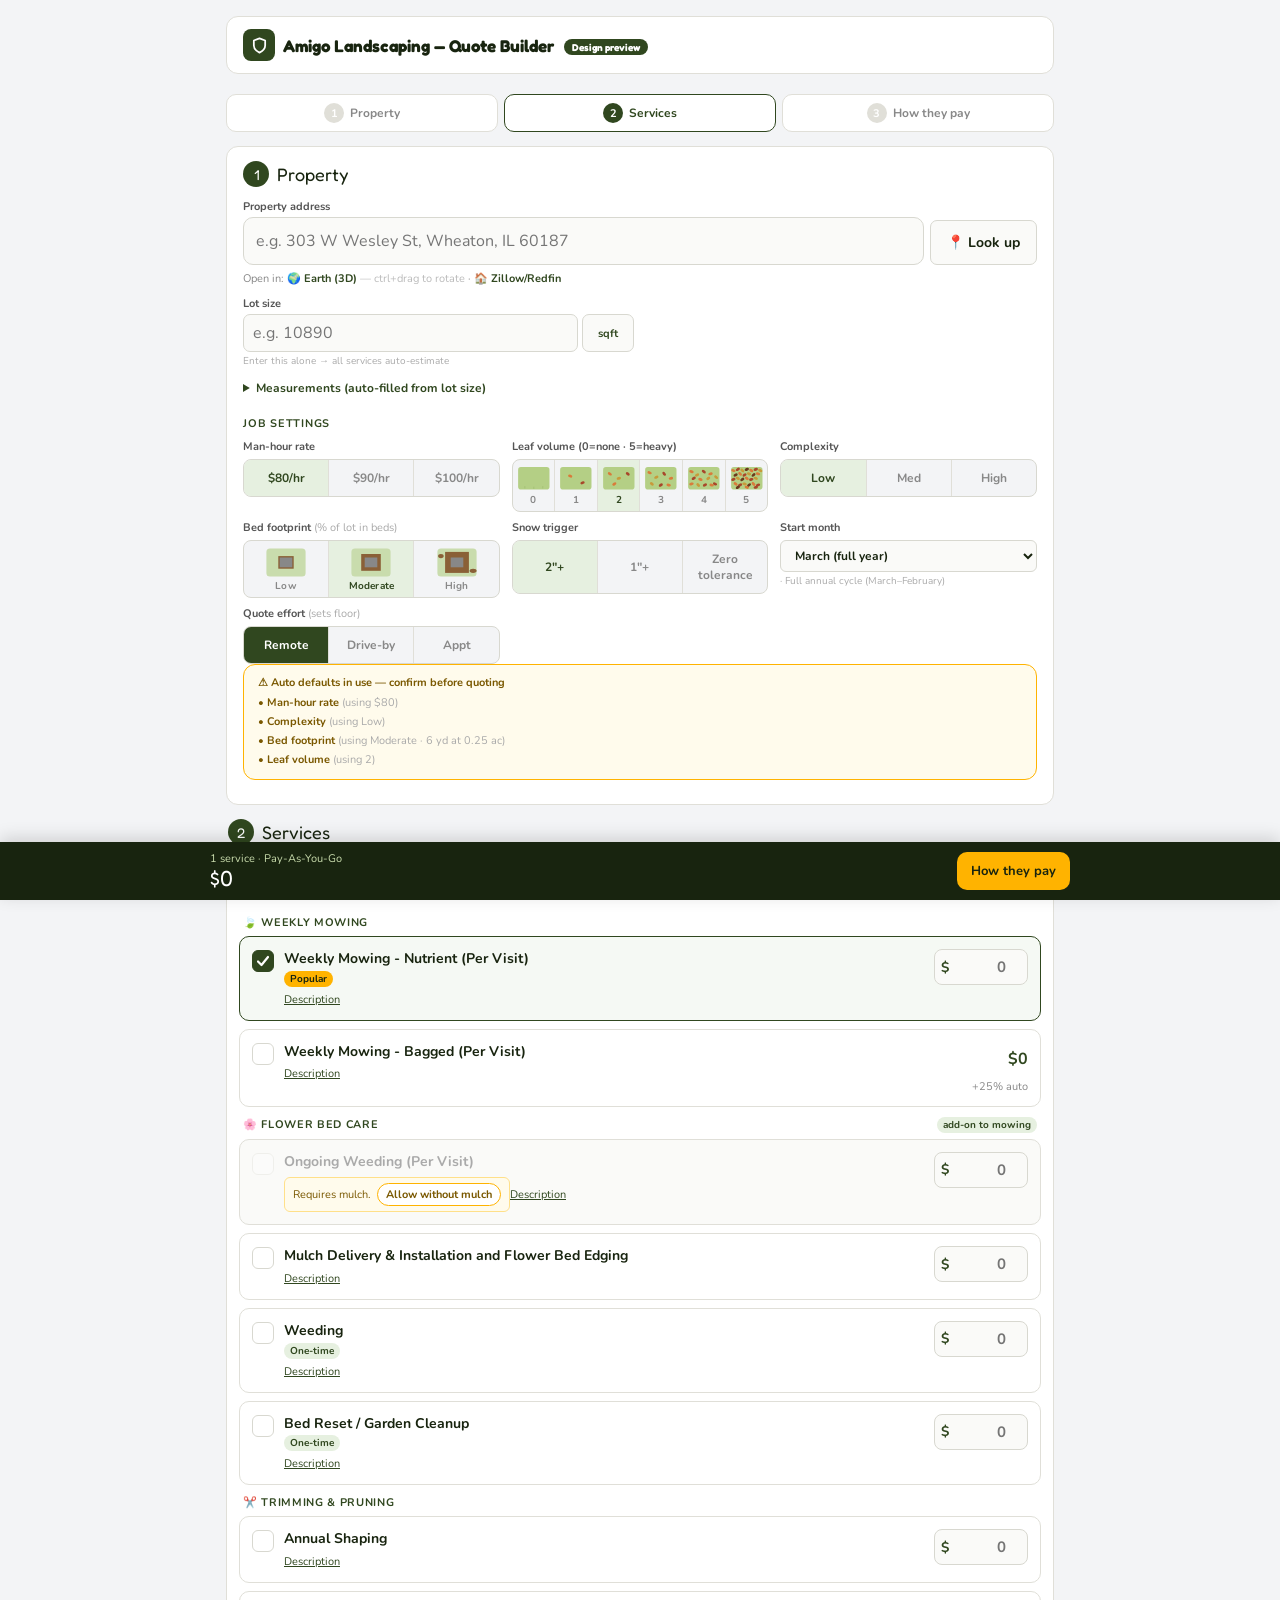
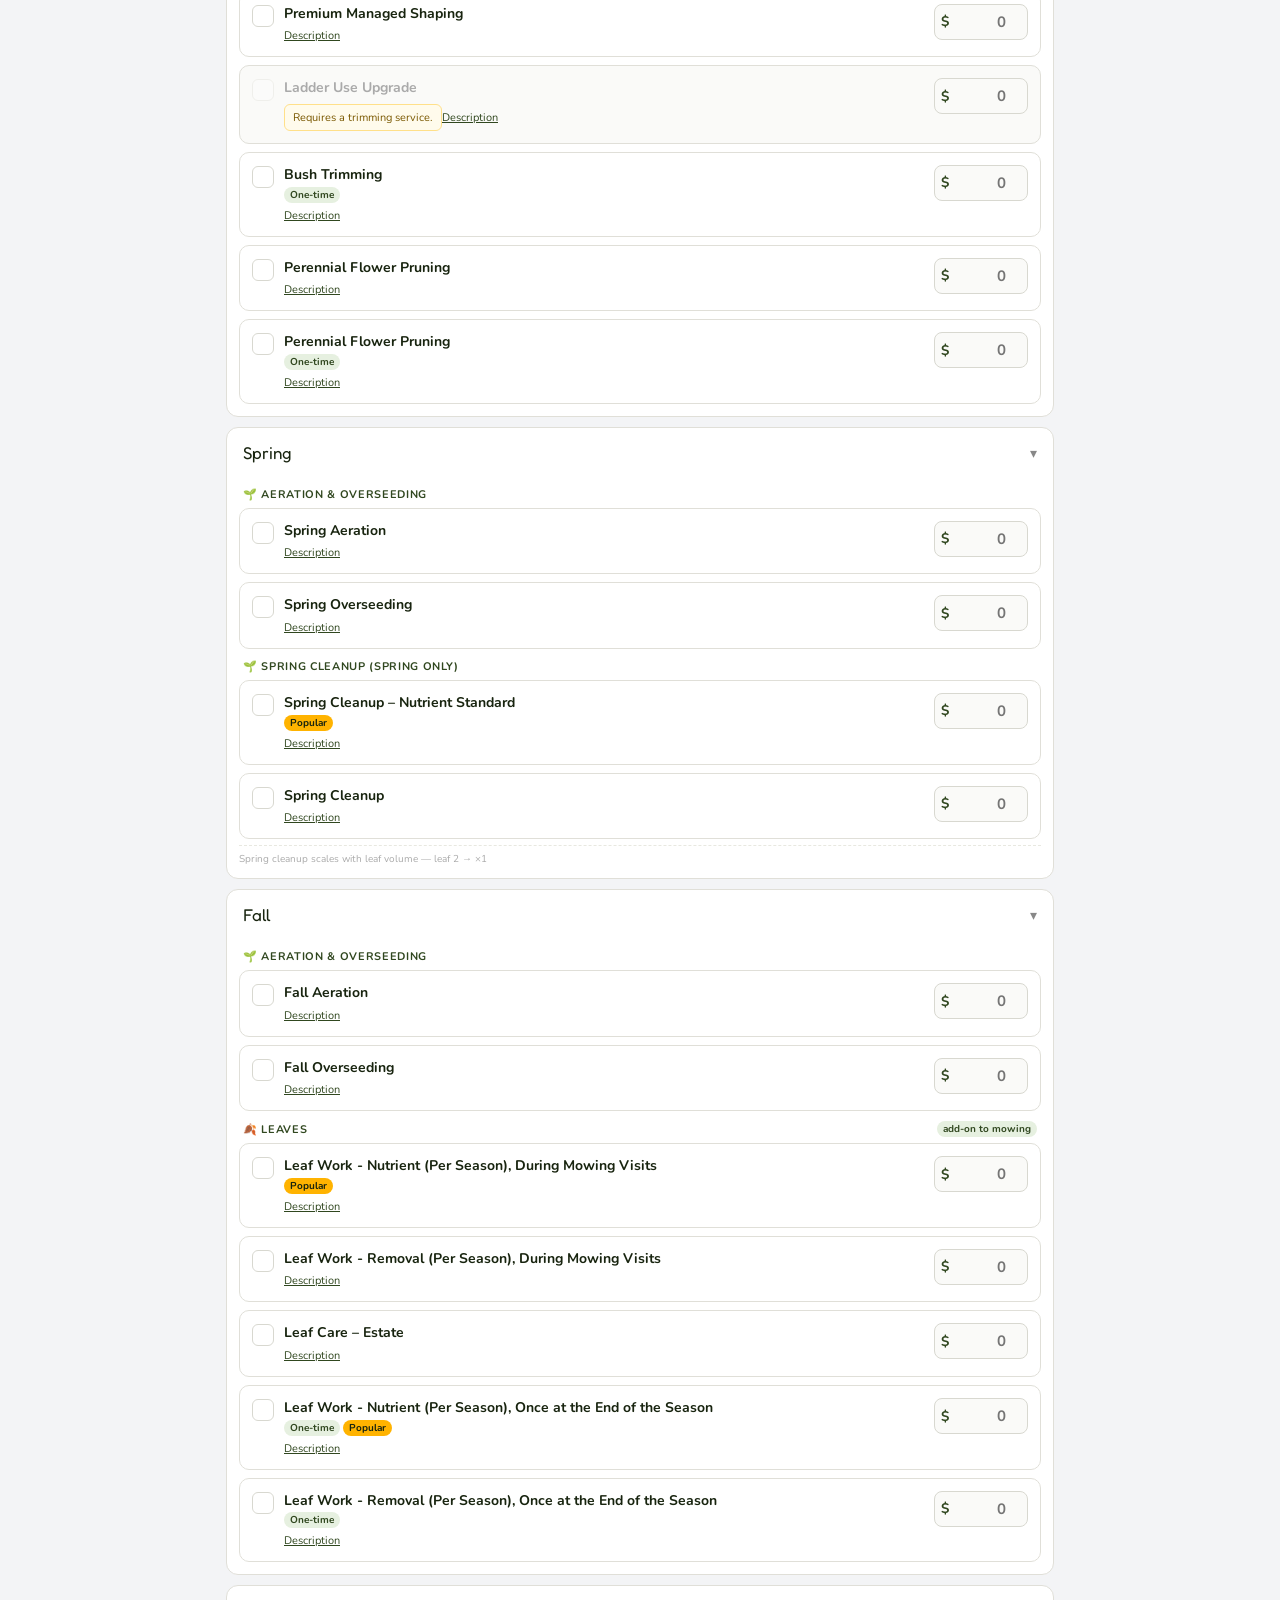
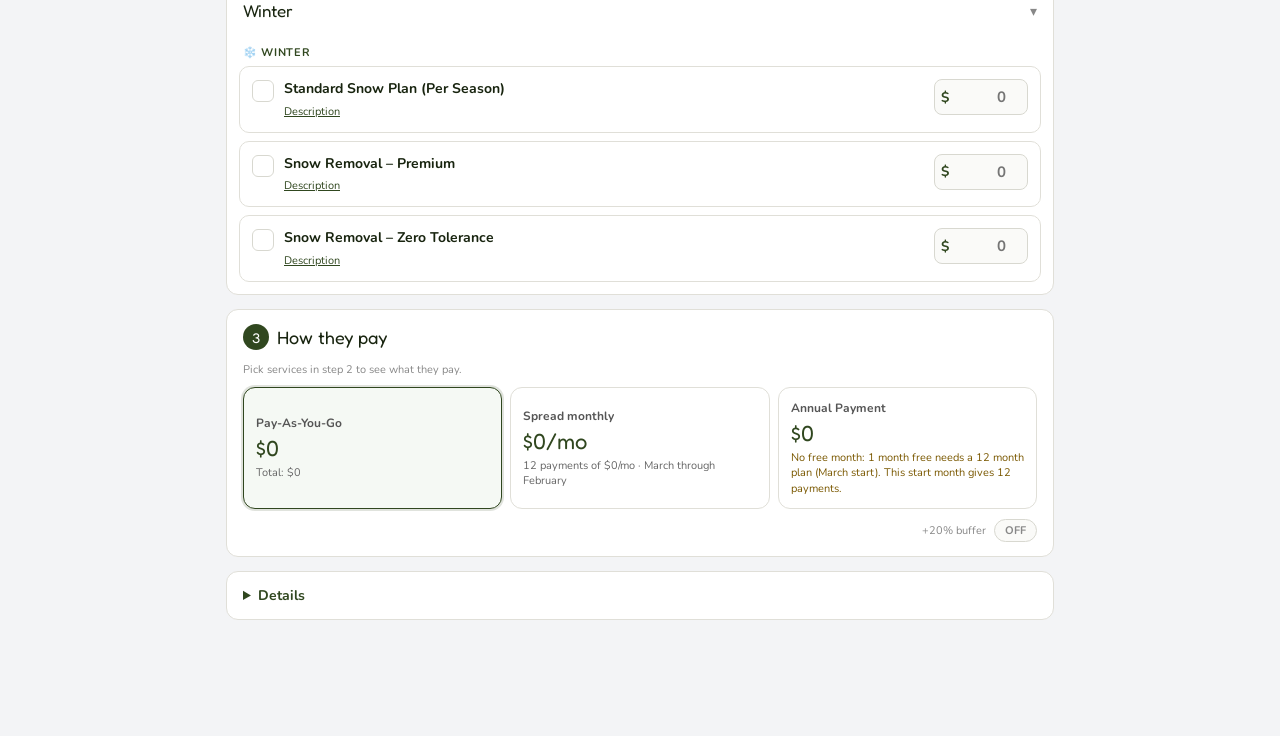
==== next-ui/index.html @ 7e34013d "next + next-ui: remove separate Salt Treatment add-on (salt is included in snow plans); snow plan pr" ====
<!DOCTYPE html>
<html lang="en">
<head>
<meta charset="UTF-8">
<meta name="viewport" content="width=device-width, initial-scale=1.0">
<title>Amigo Landscaping — Quote Builder</title>
<link rel="preconnect" href="https://fonts.googleapis.com">
<link rel="preconnect" href="https://fonts.gstatic.com" crossorigin>
<link href="https://fonts.googleapis.com/css2?family=Fredoka:wght@700&family=Nunito:wght@400;700&display=swap" rel="stylesheet">
<style>
*{box-sizing:border-box;margin:0;padding:0}
body{font-family:'Nunito',sans-serif;font-size:14px;background:#F3F4F6;color:#18240F;min-height:100vh}
.wrap{max-width:1100px;margin:0 auto;padding:16px}
header{display:flex;align-items:center;justify-content:space-between;gap:10px;padding:12px 16px;background:#fff;border:1px solid #e0dfd8;border-radius:12px;margin-bottom:14px;flex-wrap:wrap}
.logo{width:32px;height:32px;background:#30471F;border-radius:8px;display:flex;align-items:center;justify-content:center;flex-shrink:0}
.h1t{font-family:'Fredoka',sans-serif;font-size:17px;font-weight:700;color:#18240F}
.sub{font-size:11px;color:#888}
.mode-bar{display:flex;background:#fff;border:1px solid #e0dfd8;border-radius:12px;padding:6px;margin-bottom:14px;gap:6px}
.mode-btn{flex:1;padding:10px 8px;border:none;border-radius:8px;font-family:'Fredoka',sans-serif;font-size:15px;font-weight:700;cursor:pointer;transition:all .15s;background:transparent;color:#888}
.mode-btn.on{background:#30471F;color:#fff}
.card{background:#fff;border:1px solid #e0dfd8;border-radius:12px;padding:14px 16px;margin-bottom:10px}
.slbl{font-size:10px;font-weight:700;text-transform:uppercase;letter-spacing:.07em;color:#30471F;margin-bottom:10px}
.g2{display:grid;grid-template-columns:1fr 1fr;gap:8px 12px}
.g3{display:grid;grid-template-columns:1fr 1fr 1fr;gap:8px 12px}
.lbl{display:block;font-size:11px;font-weight:700;color:#555;margin-bottom:3px}
input[type=number]{width:100%;font-size:13px;padding:7px 9px;border:1.5px solid #d8d8d0;border-radius:7px;background:#fafaf8;color:#18240F;outline:none;font-family:'Nunito',sans-serif}
input[type=number]:focus{border-color:#30471F;box-shadow:0 0 0 2px rgba(48,71,31,.1)}
.hint{font-size:10px;color:#aaa;margin-top:2px}
.seg{display:flex;border:1.5px solid #d8d8d0;border-radius:8px;overflow:hidden;background:#F3F4F6}
.seg button{flex:1;padding:7px 4px;font-size:11px;font-weight:700;cursor:pointer;background:transparent;border:none;border-right:1px solid #e0dfd8;color:#888;transition:all .12s;font-family:'Nunito',sans-serif}
.seg button:last-child{border-right:none}
.seg button.on{background:#30471F;color:#fff}
.seg.visual button{display:flex;flex-direction:column;align-items:center;gap:3px;padding:6px 4px;line-height:1}
.seg.visual .seg-ico{width:100%;max-width:42px;height:auto;display:block}
.seg.visual .seg-lbl{font-size:10px;letter-spacing:.2px;margin-top:1px}
.warn{background:#fffbec;border:1.5px solid #FFB300;border-radius:7px;padding:7px 10px;font-size:11px;color:#7a5800;margin-top:8px}
.cols{display:flex;gap:12px;align-items:flex-start}
.left-col{flex:1;min-width:0}
.right-col{width:260px;flex-shrink:0;position:sticky;top:10px}
@media(max-width:720px){.cols{flex-direction:column}.right-col{width:100%;position:static}.g2{grid-template-columns:1fr}.g3{grid-template-columns:1fr 1fr}}
.season-hd{font-family:'Fredoka',sans-serif;font-size:15px;font-weight:700;color:#18240F;margin:14px 2px 6px}
.season-hd:first-child{margin-top:0}
.more-det{margin-bottom:12px}
.more-det>summary{cursor:pointer;font-size:12px;font-weight:700;color:#30471F;padding:6px 0;list-style:revert}
.more-det>.g2{margin-top:8px}
.test-tag{font-size:10px;padding:2px 8px;border-radius:20px;background:#FFB300;color:#18240F;font-weight:700;vertical-align:middle;margin-left:6px}
.cat-hd{display:flex;align-items:center;justify-content:space-between;margin-bottom:8px}
.cat-title{font-size:11px;font-weight:700;text-transform:uppercase;letter-spacing:.06em;color:#30471F}
.atag{font-size:10px;padding:1px 6px;border-radius:20px;background:#e6f0e0;color:#30471F;font-weight:700}
/* Service row: fixed-height controls on the right, name takes remaining space */
.svc{display:flex;align-items:flex-start;gap:7px;padding:7px 0;border-bottom:1px solid #f5f5f0;user-select:none;flex-wrap:wrap}
.svc:last-child{border-bottom:none}
.chk{width:16px;height:16px;border-radius:4px;border:1.5px solid #d8d8d0;flex-shrink:0;display:flex;align-items:center;justify-content:center;background:#fff;transition:all .12s;margin-top:1px}
.chk.on{background:#30471F;border-color:#30471F}
.chk.dis{opacity:.3;cursor:not-allowed}
/* Name column: takes all remaining space, clips properly */
.svc-name-col{flex:1;min-width:0;overflow:hidden}
.svc-nm{font-size:12px;font-weight:700;color:#18240F;line-height:1.4;word-wrap:break-word}
.svc-nm.dim{color:#bbb}
.svc-tags{display:flex;align-items:center;flex-wrap:wrap;gap:3px;margin-top:2px}
.desc-txt{font-size:11px;color:#888;line-height:1.4;margin-top:4px}
/* Controls column: fixed width, right-aligned */
.svc-controls{display:flex;align-items:center;gap:4px;flex-shrink:0}
.pop{font-size:10px;padding:1px 6px;border-radius:20px;background:#FFB300;color:#18240F;font-weight:700;white-space:nowrap}
.req{font-size:10px;color:#bbb;font-weight:400;white-space:nowrap}
.pi{width:68px;font-size:12px;padding:5px 6px;border:1.5px solid #d8d8d0;border-radius:6px;text-align:right;background:#fafaf8;color:#18240F;font-family:'Nunito',sans-serif}
.svc input.pi{width:72px;flex-shrink:0}
.pi.ovr{border-color:#FFB300;background:#fffbec}
.svc-mo{font-size:12px;color:#30471F;font-weight:700;white-space:nowrap;min-width:54px;text-align:center;padding:5px 6px;border:1.5px solid #d8e8d0;border-radius:6px;background:#f5f9f4;cursor:pointer;font-family:'Nunito',sans-serif;transition:all .15s}
.svc-mo:hover{background:#e6f0e0;border-color:#30471F}
.svc-mo.copied{background:#30471F;color:#fff;border-color:#30471F}
.ovr-badge{display:flex;align-items:center;gap:2px}
.ovr-dot{font-size:9px;color:#FFB300;font-weight:700;white-space:nowrap}
.ovr-reset{font-size:9px;color:#aaa;cursor:pointer;text-decoration:underline;white-space:nowrap}
.ovr-reset:hover{color:#cc0000}
.exp-btn{font-size:11px;color:#aaa;cursor:pointer;padding:2px 5px;border-radius:4px;border:1px solid #e8e8e0;background:#fafaf8;white-space:nowrap;font-family:'Nunito',sans-serif;line-height:1}
.exp-btn:hover{background:#f0f0ea}
.auto-val{text-align:right;font-size:12px;min-width:68px}
.ref-section{margin-top:8px}
.ref-cat{margin-bottom:6px;border:1px solid #e8e8e0;border-radius:8px;overflow:hidden}
.ref-cat-hd{padding:7px 10px;background:#f5f9f4;font-size:11px;font-weight:700;color:#30471F;cursor:pointer;display:flex;justify-content:space-between;align-items:center}
.ref-cat-hd:hover{background:#e6f0e0}
.ref-cat-body{padding:6px 10px}
.ref-item{padding:4px 0;border-bottom:1px solid #f5f5f0}
.ref-item:last-child{border-bottom:none}
.ref-item-nm{font-size:11px;font-weight:700;color:#18240F}
.ref-item-desc{font-size:10px;color:#888;line-height:1.4;margin-top:1px}
.ref-sub-desc{font-size:10px;color:#5a7a50;line-height:1.4;margin:2px 0 4px;padding:0 10px}
.info-bar{padding:7px 9px;background:#F3F4F6;border-radius:7px;font-size:11px;margin-top:7px}
.empty{text-align:center;padding:16px 0;font-size:11px;color:#bbb}
.sm-hint{font-size:10px;color:#aaa;margin-top:6px;padding-top:6px;border-top:1px dashed #e8e8e0}
.addr-btn{padding:7px 12px;font-size:12px;font-weight:700;border:1.5px solid #d8d8d0;border-radius:7px;background:#fafaf8;color:#18240F;cursor:pointer;white-space:nowrap;font-family:'Nunito',sans-serif;transition:all .12s}
.addr-btn:hover{background:#e6f0e0;border-color:#30471F}
.unit-btn{width:52px;font-size:11px;font-weight:700;border:1.5px solid #d8d8d0;border-radius:7px;background:#fafaf8;color:#30471F;cursor:pointer;white-space:nowrap;font-family:'Nunito',sans-serif;transition:all .12s;flex-shrink:0}
.unit-btn:hover{background:#e6f0e0;border-color:#30471F}
.ext-lnk{color:#30471F;font-weight:700;text-decoration:none;white-space:nowrap}
.ext-lnk:hover{text-decoration:underline}
.spinner{display:inline-block;width:10px;height:10px;border:1.5px solid #d8d8d0;border-top-color:#30471F;border-radius:50%;animation:spin .8s linear infinite;vertical-align:-1px;margin-right:5px}
@keyframes spin{to{transform:rotate(360deg)}}

/* ---------- design preview ---------- */
body{padding-bottom:90px}
.wrap{max-width:860px}
.test-tag{background:#30471F;color:#fff}
.steps{position:sticky;top:0;z-index:20;display:flex;gap:6px;background:#F3F4F6;padding:6px 0 10px;margin-bottom:4px}
.step{flex:1;display:flex;align-items:center;justify-content:center;gap:6px;padding:8px 6px;border-radius:10px;background:#fff;border:1.5px solid #e0dfd8;color:#888;font-weight:700;font-size:12px;text-decoration:none;white-space:nowrap}
.step .num,.step-hd .num{width:20px;height:20px;border-radius:50%;display:inline-flex;align-items:center;justify-content:center;background:#e0dfd8;color:#fff;font-size:11px;flex-shrink:0}
.step.done{border-color:#30471F;color:#30471F}.step.done .num{background:#30471F}
.step-card{scroll-margin-top:64px;margin-bottom:14px}
.step-hd{display:flex;align-items:center;gap:8px;font-family:'Fredoka',sans-serif;font-size:18px;color:#18240F;margin-bottom:12px}
.step-hd .num{width:26px;height:26px;font-size:14px;background:#30471F}
.step-hd.solo{margin:4px 2px 10px}
.sub-hd{font-size:11px;font-weight:700;text-transform:uppercase;letter-spacing:.07em;color:#30471F;margin:14px 0 8px}
#iAddr{font-size:16px!important;padding:12px!important;border-radius:10px!important}
#lkBtn{padding:12px 16px;font-size:14px}
#iLt{font-size:16px}
.seg button{padding:10px 4px;font-size:12px}
.seg button.def{background:#e6f0e0;color:#30471F}
.season{background:#fff;border:1px solid #e0dfd8;border-radius:12px;margin-bottom:10px;overflow:hidden}
.season>summary{list-style:none;cursor:pointer;display:flex;align-items:center;justify-content:space-between;gap:8px;padding:14px 16px;font-family:'Fredoka',sans-serif;font-size:17px;color:#18240F}
.season>summary::-webkit-details-marker{display:none}
.season>summary::after{content:'\25BE';font-size:14px;color:#888;margin-left:6px}
.season:not([open])>summary::after{content:'\25B8'}
.season-meta{font-family:'Nunito',sans-serif;font-size:12px;font-weight:700;color:#30471F;margin-left:auto}
.season-body{padding:0 12px 12px}
.season .cat-hd{margin:10px 4px 6px}
.svc-list{display:flex;flex-direction:column;gap:8px}
.svc{display:flex;align-items:flex-start;gap:10px;padding:12px;border:1.5px solid #e0dfd8;border-radius:10px;background:#fff;cursor:pointer;flex-wrap:nowrap;border-bottom-width:1.5px}
.svc:last-child{border-bottom:1.5px solid #e0dfd8}
.svc.sel{border-color:#30471F;background:#f5f9f4}
.svc.is-dis{cursor:default;background:#fafaf8}
.svc.is-dis .svc-nm{color:#aaa}
.svc .chk{width:22px;height:22px;border-radius:6px}
.svc .svc-nm{font-size:14px}
.rule{font-size:11px;color:#7a5800;background:#fffbec;border:1px solid #FFE08A;border-radius:6px;padding:5px 8px;margin-top:6px;display:inline-flex;flex-wrap:wrap;align-items:center;gap:6px}
.rule.ovr-on{color:#30471F;background:#e6f0e0;border-color:#c9dcad}
.rule-btn{font-family:'Nunito',sans-serif;font-size:11px;font-weight:700;padding:3px 8px;border-radius:20px;border:1.5px solid #FFB300;background:#fff;color:#7a5800;cursor:pointer}
.desc-btn{font-family:'Nunito',sans-serif;font-size:11px;color:#30471F;background:none;border:none;padding:0;margin-top:5px;cursor:pointer;text-decoration:underline}
.svc-price{flex-shrink:0;text-align:right;min-width:92px;cursor:default}
.px-edit{display:inline-flex;align-items:center;gap:2px;border:1.5px solid #d8d8d0;border-radius:8px;background:#fafaf8;padding:2px 6px}
.px-edit span{font-weight:700;color:#30471F}
.svc .px-edit input.pi{width:70px;border:none;background:transparent;font-size:15px;font-weight:700;padding:5px 0;text-align:right}
.px-edit:has(input.ovr){border-color:#FFB300;background:#fffbec}
.px-big{font-size:16px;font-weight:700;color:#30471F;padding:6px 0}
.px-sub{font-size:11px;color:#888;margin-top:3px}
.px-sub a{color:#7a5800;text-decoration:underline;cursor:pointer}
.pay-cards{display:grid;grid-template-columns:repeat(3,1fr);gap:8px}
.pay{border:1.5px solid #e0dfd8;border-radius:12px;padding:12px;cursor:pointer;background:#fff;text-align:left;font-family:'Nunito',sans-serif;color:#18240F}
.pay.on{border-color:#30471F;background:#f5f9f4;box-shadow:0 0 0 2px rgba(48,71,31,.15)}
.pay-t{font-size:12px;font-weight:700;color:#555}
.pay .amt{font-family:'Fredoka',sans-serif;font-size:22px;color:#30471F;margin:4px 0}
.pay-s{font-size:11px;color:#666;line-height:1.4}
.pay-s.warn-t{color:#7a5800}
@media(max-width:720px){.pay-cards{grid-template-columns:1fr}.pay{display:grid;grid-template-columns:1fr auto;align-items:center;column-gap:8px}.pay .amt{grid-row:1/3;grid-column:2;margin:0}.step{font-size:11px}}
.det>summary{cursor:pointer;font-weight:700;color:#30471F;font-size:14px}
.det-hint{font-size:11px;color:#888;margin:6px 0 10px}
.det .ref-section{border:none;padding:0}
.bar{position:fixed;left:0;right:0;bottom:0;z-index:30;background:#18240F;color:#fff;padding:10px 16px calc(10px + env(safe-area-inset-bottom));display:flex;align-items:center;gap:12px;box-shadow:0 -4px 16px rgba(0,0,0,.15)}
.bar-in{max-width:860px;margin:0 auto;width:100%;display:flex;align-items:center;gap:12px}
.bar-l{font-size:11px;color:#c9dcad;line-height:1.3}
.bar-amt{font-family:'Fredoka',sans-serif;font-size:22px;line-height:1.1}
.bar-btn{margin-left:auto;font-family:'Nunito',sans-serif;font-weight:700;font-size:13px;padding:10px 14px;border-radius:10px;border:none;background:#FFB300;color:#18240F;cursor:pointer;text-decoration:none;white-space:nowrap}
</style>
</head>
<body>
<div class="wrap">
<header>
  <div style="display:flex;align-items:center;gap:8px">
    <div class="logo"><svg width="17" height="17" viewBox="0 0 24 24" fill="none" stroke="white" stroke-width="2.5" stroke-linecap="round" stroke-linejoin="round"><path d="M12 22s8-4 8-10V5l-8-3-8 3v7c0 6 8 10 8 10z"/></svg></div>
    <div><div class="h1t">Amigo Landscaping — Quote Builder <span class="test-tag">Design preview</span></div></div>
  </div>
</header>
<nav class="steps" id="steps">
  <a href="#s1" class="step" id="st1"><span class="num">1</span>Property</a>
  <a href="#s2" class="step" id="st2"><span class="num">2</span>Services</a>
  <a href="#s3" class="step" id="st3"><span class="num">3</span>How they pay</a>
</nav>

<section class="card step-card" id="s1">
  <div class="step-hd"><span class="num">1</span>Property</div>
  <div style="display:flex;gap:6px;align-items:flex-end;margin-bottom:6px;flex-wrap:wrap">
    <div style="flex:1;min-width:180px"><label class="lbl">Property address</label><input type="text" id="iAddr" placeholder="e.g. 303 W Wesley St, Wheaton, IL 60187" onkeydown="if(event.key==='Enter'){event.preventDefault();lookupAddr();}" style="width:100%;font-size:13px;padding:7px 9px;border:1.5px solid #d8d8d0;border-radius:7px;background:#fafaf8;color:#18240F;outline:none;font-family:'Nunito',sans-serif"></div>
    <button class="addr-btn" onclick="lookupAddr()" id="lkBtn">📍 Look up</button>
  </div>
  <div style="font-size:11px;color:#888;margin-bottom:10px">Open in:
    <a href="#" onclick="openEarth();return false" class="ext-lnk">🌍 Earth (3D)</a> <span style="color:#bbb;font-weight:400">— ctrl+drag to rotate</span> ·
    <a href="#" onclick="openLotSearch();return false" class="ext-lnk">🏠 Zillow/Redfin</a>
  </div>
  <div id="mapBox" style="display:none;height:380px;border-radius:10px;overflow:hidden;border:1.5px solid #d8d8d0;margin-bottom:6px"></div>
  <div id="mapMeta" style="display:none;font-size:10px;color:#888;margin-bottom:10px;justify-content:space-between;align-items:center;gap:8px;flex-wrap:wrap"><span id="mapAddr"></span><span style="color:#aaa">Use the layer toggle inside the map to switch between Map &amp; Satellite</span></div>
  
  <div class="g2" style="margin-bottom:6px">
    <div><label class="lbl">Lot size</label><div style="display:flex;gap:4px"><input type="number" id="iLt" placeholder="e.g. 10890" step="any" oninput="upd()" style="flex:1;min-width:0"><button type="button" id="iLtU" class="unit-btn" onclick="toggleLotUnit()">sqft</button></div><div class="hint" id="iLtH">Enter this alone → all services auto-estimate</div></div>
  </div>
  <details class="more-det"><summary>Measurements (auto-filled from lot size)</summary>
  <div class="g2">
    <div><label class="lbl">Home footprint (sq ft)</label><input type="number" id="iHf" placeholder="e.g. 2000" oninput="upd()"><div class="hint">Subtracts home from lot. Zillow "building area" ÷ stories.</div></div>
    <div><label class="lbl">Lawn / turf (sq ft)</label><input type="number" id="iLn" placeholder="auto" oninput="upd()"></div>
    <div><label class="lbl">Paved area — driveway + walks (sq ft)</label><input type="number" id="iPv" placeholder="auto" oninput="upd()"></div>
    <div><label class="lbl">Mulch — eyeball (yards)</label><input type="number" id="iMu" placeholder="auto" step="0.5" oninput="upd()"><div class="hint">Drives bed maintenance + mulch pricing</div></div>
    <div><label class="lbl">Bush trim time per visit (hrs)</label><input type="number" id="iTr" placeholder="auto" step="0.25" oninput="upd()"></div>
    <div><label class="lbl">Perennial pruning per session (hrs)</label><input type="number" id="iPe" placeholder="auto" step="0.25" oninput="upd()"></div>
    <div><label class="lbl">Home value (~$K)</label><input type="number" id="iHv" placeholder="e.g. 950" step="10" oninput="upd()"><div class="hint">Rough eyeball (Zillow/Redfin). Drives avatar fit.</div></div>
  </div>
  </details>
  <div class="sub-hd">Job settings</div>
  <div class="g3">
    <div><label class="lbl" style="margin-bottom:5px">Man-hour rate</label>
      <div class="seg" id="rPg">
        <button onclick="setSeg('rPg',this,()=>ST.rate=80)">$80/hr</button>
        <button onclick="setSeg('rPg',this,()=>ST.rate=90)">$90/hr</button>
        <button onclick="setSeg('rPg',this,()=>ST.rate=100)">$100/hr</button>
      </div>
    </div>
    <div><label class="lbl" style="margin-bottom:5px">Leaf volume (0=none · 5=heavy)</label>
      <div class="seg visual" id="lPg">
        <button onclick="setSeg('lPg',this,()=>ST.leaf=0)"><svg class="seg-ico" viewBox="0 0 60 44"><rect x="2" y="2" width="56" height="40" rx="5" fill="#b4cf85"/><line x1="14" y1="36" x2="14" y2="40" stroke="#94b365" stroke-width="0.8"/><line x1="30" y1="37" x2="30" y2="41" stroke="#94b365" stroke-width="0.8"/><line x1="46" y1="36" x2="46" y2="40" stroke="#94b365" stroke-width="0.8"/></svg><span class="seg-lbl">0</span></button>
        <button onclick="setSeg('lPg',this,()=>ST.leaf=1)"><svg class="seg-ico" viewBox="0 0 60 44"><rect x="2" y="2" width="56" height="40" rx="5" fill="#b4cf85"/><ellipse cx="20" cy="18" rx="4" ry="2.5" fill="#d97b3a" transform="rotate(25 20 18)"/><ellipse cx="42" cy="30" rx="4" ry="2.5" fill="#a8472a" transform="rotate(-20 42 30)"/></svg><span class="seg-lbl">1</span></button>
        <button onclick="setSeg('lPg',this,()=>ST.leaf=2)"><svg class="seg-ico" viewBox="0 0 60 44"><rect x="2" y="2" width="56" height="40" rx="5" fill="#b4cf85"/><ellipse cx="14" cy="14" rx="4" ry="2.5" fill="#d97b3a" transform="rotate(30 14 14)"/><ellipse cx="30" cy="22" rx="4" ry="2.5" fill="#c89a3a" transform="rotate(-15 30 22)"/><ellipse cx="46" cy="14" rx="4" ry="2.5" fill="#a8472a" transform="rotate(40 46 14)"/><ellipse cx="22" cy="32" rx="4" ry="2.5" fill="#d97b3a" transform="rotate(-30 22 32)"/></svg><span class="seg-lbl">2</span></button>
        <button onclick="setSeg('lPg',this,()=>ST.leaf=3)"><svg class="seg-ico" viewBox="0 0 60 44"><rect x="2" y="2" width="56" height="40" rx="5" fill="#b4cf85"/><ellipse cx="10" cy="12" rx="4" ry="2.5" fill="#d97b3a" transform="rotate(20 10 12)"/><ellipse cx="22" cy="20" rx="4" ry="2.5" fill="#c89a3a" transform="rotate(-25 22 20)"/><ellipse cx="36" cy="14" rx="4" ry="2.5" fill="#a8472a" transform="rotate(50 36 14)"/><ellipse cx="48" cy="22" rx="4" ry="2.5" fill="#d97b3a" transform="rotate(-10 48 22)"/><ellipse cx="14" cy="32" rx="4" ry="2.5" fill="#c89a3a" transform="rotate(40 14 32)"/><ellipse cx="30" cy="34" rx="4" ry="2.5" fill="#a8472a" transform="rotate(-30 30 34)"/><ellipse cx="44" cy="34" rx="4" ry="2.5" fill="#d97b3a" transform="rotate(15 44 34)"/></svg><span class="seg-lbl">3</span></button>
        <button onclick="setSeg('lPg',this,()=>ST.leaf=4)"><svg class="seg-ico" viewBox="0 0 60 44"><rect x="2" y="2" width="56" height="40" rx="5" fill="#b4cf85"/><ellipse cx="8" cy="10" rx="4" ry="2.5" fill="#d97b3a" transform="rotate(15 8 10)"/><ellipse cx="18" cy="16" rx="4" ry="2.5" fill="#c89a3a" transform="rotate(-25 18 16)"/><ellipse cx="30" cy="10" rx="4" ry="2.5" fill="#a8472a" transform="rotate(35 30 10)"/><ellipse cx="42" cy="14" rx="4" ry="2.5" fill="#d97b3a" transform="rotate(-15 42 14)"/><ellipse cx="52" cy="20" rx="4" ry="2.5" fill="#c89a3a" transform="rotate(40 52 20)"/><ellipse cx="12" cy="22" rx="4" ry="2.5" fill="#a8472a" transform="rotate(-30 12 22)"/><ellipse cx="24" cy="24" rx="4" ry="2.5" fill="#d97b3a" transform="rotate(20 24 24)"/><ellipse cx="38" cy="22" rx="4" ry="2.5" fill="#c89a3a" transform="rotate(-40 38 22)"/><ellipse cx="50" cy="32" rx="4" ry="2.5" fill="#a8472a" transform="rotate(25 50 32)"/><ellipse cx="8" cy="32" rx="4" ry="2.5" fill="#d97b3a" transform="rotate(-15 8 32)"/><ellipse cx="20" cy="34" rx="4" ry="2.5" fill="#c89a3a" transform="rotate(45 20 34)"/><ellipse cx="32" cy="34" rx="4" ry="2.5" fill="#a8472a" transform="rotate(-25 32 34)"/><ellipse cx="44" cy="34" rx="4" ry="2.5" fill="#d97b3a" transform="rotate(10 44 34)"/></svg><span class="seg-lbl">4</span></button>
        <button onclick="setSeg('lPg',this,()=>ST.leaf=5)"><svg class="seg-ico" viewBox="0 0 60 44"><rect x="2" y="2" width="56" height="40" rx="5" fill="#b4cf85"/><ellipse cx="6" cy="8" rx="4" ry="2.5" fill="#d97b3a" transform="rotate(20 6 8)"/><ellipse cx="14" cy="6" rx="4" ry="2.5" fill="#a8472a" transform="rotate(-30 14 6)"/><ellipse cx="22" cy="8" rx="4" ry="2.5" fill="#c89a3a" transform="rotate(40 22 8)"/><ellipse cx="30" cy="6" rx="4" ry="2.5" fill="#6b3a1d" transform="rotate(-20 30 6)"/><ellipse cx="38" cy="8" rx="4" ry="2.5" fill="#d97b3a" transform="rotate(35 38 8)"/><ellipse cx="46" cy="6" rx="4" ry="2.5" fill="#a8472a" transform="rotate(-15 46 6)"/><ellipse cx="54" cy="8" rx="4" ry="2.5" fill="#c89a3a" transform="rotate(25 54 8)"/><ellipse cx="10" cy="16" rx="4" ry="2.5" fill="#6b3a1d" transform="rotate(-25 10 16)"/><ellipse cx="18" cy="14" rx="4" ry="2.5" fill="#d97b3a" transform="rotate(45 18 14)"/><ellipse cx="26" cy="16" rx="4" ry="2.5" fill="#a8472a" transform="rotate(-35 26 16)"/><ellipse cx="34" cy="14" rx="4" ry="2.5" fill="#c89a3a" transform="rotate(20 34 14)"/><ellipse cx="42" cy="16" rx="4" ry="2.5" fill="#6b3a1d" transform="rotate(-40 42 16)"/><ellipse cx="50" cy="14" rx="4" ry="2.5" fill="#d97b3a" transform="rotate(15 50 14)"/><ellipse cx="6" cy="24" rx="4" ry="2.5" fill="#a8472a" transform="rotate(-20 6 24)"/><ellipse cx="14" cy="22" rx="4" ry="2.5" fill="#c89a3a" transform="rotate(30 14 22)"/><ellipse cx="22" cy="24" rx="4" ry="2.5" fill="#6b3a1d" transform="rotate(-35 22 24)"/><ellipse cx="30" cy="22" rx="4" ry="2.5" fill="#d97b3a" transform="rotate(40 30 22)"/><ellipse cx="38" cy="24" rx="4" ry="2.5" fill="#a8472a" transform="rotate(-15 38 24)"/><ellipse cx="46" cy="22" rx="4" ry="2.5" fill="#c89a3a" transform="rotate(25 46 22)"/><ellipse cx="10" cy="32" rx="4" ry="2.5" fill="#d97b3a" transform="rotate(35 10 32)"/><ellipse cx="18" cy="34" rx="4" ry="2.5" fill="#a8472a" transform="rotate(-25 18 34)"/><ellipse cx="26" cy="32" rx="4" ry="2.5" fill="#c89a3a" transform="rotate(15 26 32)"/><ellipse cx="34" cy="34" rx="4" ry="2.5" fill="#6b3a1d" transform="rotate(-40 34 34)"/><ellipse cx="42" cy="32" rx="4" ry="2.5" fill="#d97b3a" transform="rotate(45 42 32)"/><ellipse cx="50" cy="34" rx="4" ry="2.5" fill="#a8472a" transform="rotate(-20 50 34)"/><ellipse cx="14" cy="38" rx="4" ry="2.5" fill="#6b3a1d" transform="rotate(-30 14 38)"/><ellipse cx="30" cy="38" rx="4" ry="2.5" fill="#d97b3a" transform="rotate(20 30 38)"/><ellipse cx="46" cy="38" rx="4" ry="2.5" fill="#a8472a" transform="rotate(-15 46 38)"/></svg><span class="seg-lbl">5</span></button>
      </div>
    </div>
    <div><label class="lbl" style="margin-bottom:5px">Complexity</label>
      <div class="seg" id="cxPg">
        <button onclick="setSeg('cxPg',this,()=>ST.complex='low')">Low</button>
        <button onclick="setSeg('cxPg',this,()=>ST.complex='med')">Med</button>
        <button onclick="setSeg('cxPg',this,()=>ST.complex='high')">High</button>
      </div>
    </div>
    <div><label class="lbl" style="margin-bottom:5px">Bed footprint <span style="color:#aaa;font-weight:400">(% of lot in beds)</span></label>
      <div class="seg visual" id="bfPg">
        <button onclick="setSeg('bfPg',this,()=>ST.bedFootprint='low')"><svg class="seg-ico" viewBox="0 0 60 44"><rect x="2" y="2" width="56" height="40" rx="5" fill="#c9dcad"/><rect x="19" y="13" width="22" height="18" fill="#8a6037"/><rect x="21" y="15" width="18" height="14" fill="#888"/></svg><span class="seg-lbl">Low</span></button>
        <button onclick="setSeg('bfPg',this,()=>ST.bedFootprint='mod')"><svg class="seg-ico" viewBox="0 0 60 44"><rect x="2" y="2" width="56" height="40" rx="5" fill="#c9dcad"/><rect x="16" y="10" width="28" height="24" fill="#8a6037"/><rect x="21" y="15" width="18" height="14" fill="#888"/></svg><span class="seg-lbl">Moderate</span></button>
        <button onclick="setSeg('bfPg',this,()=>ST.bedFootprint='high')"><svg class="seg-ico" viewBox="0 0 60 44"><rect x="2" y="2" width="56" height="40" rx="5" fill="#c9dcad"/><rect x="13" y="7" width="34" height="30" fill="#8a6037"/><rect x="21" y="15" width="18" height="14" fill="#888"/><ellipse cx="7" cy="13" rx="4" ry="3" fill="#8a6037"/><ellipse cx="53" cy="34" rx="5" ry="3" fill="#8a6037"/></svg><span class="seg-lbl">High</span></button>
      </div>
    </div>
    <div id="snowRow"><label class="lbl" style="margin-bottom:5px">Snow trigger</label>
      <div class="seg" id="snPg">
        <button onclick="setSeg('snPg',this,()=>ST.snow='2plus')">2&quot;+</button>
        <button onclick="setSeg('snPg',this,()=>ST.snow='1plus')">1&quot;+</button>
        <button onclick="setSeg('snPg',this,()=>ST.snow='zero')">Zero tolerance</button>
      </div>
    </div>
    <div id="startRow"><label class="lbl" style="margin-bottom:5px">Start month</label><select id="iPlanStart" onchange="setPlanStart(parseInt(this.value))" style="font-family:'Nunito',sans-serif;font-size:12px;padding:6px 10px;width:100%;border:1.5px solid #d8d8d0;border-radius:6px;background:#fafaf8;color:#18240F;font-weight:700;cursor:pointer">
      <option value="3">March (full year)</option>
      <option value="4">April</option>
      <option value="5">May</option>
      <option value="6">June</option>
      <option value="7">July</option>
      <option value="8">August</option>
      <option value="9">September</option>
      <option value="10">October</option>
      <option value="11">November</option>
      <option value="12">December</option>
      <option value="1">January</option>
      <option value="2">February</option>
    </select><div class="hint" id="planStartHint"></div></div>
    <div id="tierRow"><label class="lbl" style="margin-bottom:5px">Quote effort <span style="color:#aaa;font-weight:400">(sets floor)</span></label>
      <div class="seg" id="tPg">
        <button class="on" onclick="setSeg('tPg',this,()=>ST.oneTier='remote')">Remote</button>
        <button onclick="setSeg('tPg',this,()=>ST.oneTier='driveby')">Drive-by</button>
        <button onclick="setSeg('tPg',this,()=>ST.oneTier='appt')">Appt</button>
      </div>
    </div>
  </div>
  
  <div id="estW" style="display:none" class="warn"></div>
  <div id="missBox"></div>
</section>

<section class="step-card" id="s2">
  <div class="step-hd solo"><span class="num">2</span>Services</div>
  <div id="svcCol"></div>
</section>

<section class="card step-card" id="s3">
  <div class="step-hd"><span class="num">3</span>How they pay</div>
  <div id="outCol"></div>
</section>

<details class="card det" id="detBox"><summary>Details</summary>
  <div class="det-hint">Fit score, route fit, price breakdowns and the line item reference.</div>
  <div id="avBox" style="display:none;margin-bottom:10px"></div>
  <div id="fitBox" style="display:none;margin-bottom:10px"></div>
  <div id="bdBox"></div>
  <div id="refBox"></div>
</details>
</div>
<div class="bar" id="bar"></div>

<script src="route-fit.js"></script>
<script>
const $=id=>document.getElementById(id);
function escHtml(s){return String(s==null?'':s).replace(/[&<>"']/g,function(c){return {'&':'&amp;','<':'&lt;','>':'&gt;','"':'&quot;',"'":'&#39;'}[c];});}
let ROUTE_DATA=null;
async function loadRouteData(){
  try{ROUTE_DATA=await fetch('routes.json').then(r=>r.json());}catch(e){ROUTE_DATA=null;}
  renderFit();
}
async function geocodeForFit(a){
  try{
    const g=await fetch('https://nominatim.openstreetmap.org/search?format=json&addressdetails=1&limit=1&q='+encodeURIComponent(a)).then(r=>r.json());
    if(!g||!g.length){ST.fitGeo=null;renderFit();return;}
    const ad=g[0].address||{};
    ST.fitGeo={lat:+g[0].lat,lng:+g[0].lon,town:ad.town||ad.city||ad.village||ad.hamlet||ad.municipality||''};
  }catch(e){ST.fitGeo=null;}
  renderFit();
}
function fitBadge(status){
  return status==='in'?{bd:'#30471F',bg:'#f5f9f4',fg:'#30471F',ic:'✓',txt:'IN AREA'}
    :status==='borderline'?{bd:'#FFB300',bg:'#fffbec',fg:'#7a5800',ic:'!',txt:'BORDERLINE'}
    :{bd:'#cc0000',bg:'#fff5f5',fg:'#a00',ic:'✕',txt:'OUT OF AREA'};
}
function renderFit(){
  const box=$('fitBox');if(!box)return;
  if(!ST.fitGeo||!ROUTE_DATA||typeof RouteFit==='undefined'){box.style.display='none';box.innerHTML='';return;}
  const v=RouteFit.computeFit({pin:{lat:ST.fitGeo.lat,lng:ST.fitGeo.lng},town:ST.fitGeo.town},ROUTE_DATA);
  const c=fitBadge(v.area.status);
  let h='<div style="background:'+c.bg+';border:1.5px solid '+c.bd+';border-radius:10px;padding:10px 14px">';
  h+='<div style="display:flex;gap:8px;align-items:center;margin-bottom:6px"><div style="width:20px;height:20px;border-radius:50%;background:'+c.bd+';color:#fff;display:flex;align-items:center;justify-content:center;font-weight:700;font-size:12px;flex-shrink:0">'+c.ic+'</div><div style="font-size:12px;font-weight:700;color:'+c.fg+'">'+c.txt+' · ~'+v.area.distanceMi+' mi from base</div></div>';
  h+='<div style="font-size:10px;color:#999;margin-bottom:6px">straight-line proxy — verify surface-street route (no highway/toll)</div>';
  if(v.blacklist.blocked){
    const bc=v.blacklist.scope==='both'?'#a00':'#7a5800';
    h+='<div style="font-size:11px;font-weight:700;color:'+bc+';margin-bottom:6px">⛔ '+escHtml(ST.fitGeo.town||'This town')+' — '+v.blacklist.label+'</div>';
  }
  if(v.routes&&v.routes.ranked.length){
    const top=v.routes.ranked.slice(0,3);
    if(v.routes.fallback){
      h+='<div style="font-size:11px;color:'+c.fg+'"><b>Outlier — no route within 1 mi.</b> Nearest: '+top[0].name+' ('+top[0].nearestMi+' mi)</div>';
    }else{
      const b=top[0];
      h+='<div style="font-size:12px;font-weight:700;color:#30471F;margin-bottom:2px">Best route: '+b.name+'</div>';
      h+='<div style="font-size:11px;color:#666;margin-bottom:4px">'+b.density+' stop'+(b.density===1?'':'s')+' within 1 mi · closest '+b.nearestMi+' mi</div>';
      const rest=top.slice(1).filter(r=>r.density>0||r.nearestMi<3);/* show runner-up only if it has stops within 1mi OR its nearest stop is <3mi */
      rest.forEach(r=>{h+='<div style="font-size:11px;color:#888">Runner-up: '+r.name+' — '+r.density+' within 1 mi · '+r.nearestMi+' mi</div>';});
    }
  }else if(v.area.status==='out'){
    h+='<div style="font-size:11px;color:#a00">Outside service area — decline politely or hand off.</div>';
  }
  h+='</div>';
  box.style.display='block';box.innerHTML=h;
}
const V=35,BEB=200,BER1=60,BER2=40;
const SLM=[0.75,0.9,1.0,1.15,1.30,1.50];
let ST={lawn:0,lot:0,paved:0,mulch:0,trim:0,peren:0,rate:0,leaf:null,snow:null,payView:'visit',homeVal:0,homeFt:0,complex:null,bedFootprint:null,visitsRemain:0,oneTier:'remote',sel:new Set(['A1']),ov:{},exp:new Set(),lotUnit:'sqft',trimDensity:'light',weedPressure:'light',bufferOn:false,mulchOverride:false,planStartMonth:3,fitGeo:null};
// Bed footprint % of nonHome area — drives auto-derived mulch yards
// Calibrated so 0.25-acre / 2000-sqft home produces clean 3/6/9 yards
const BED_FOOTPRINT_PCT={low:0.03,mod:0.07,high:0.10};
const CXM={low:1.0,med:1.15,high:1.35};
const TIER_FLOOR={remote:250,driveby:550,appt:1000};
const PLAN_FLOOR=149;
// Time-based labor model — see docs/superpowers/specs/2026-05-17-time-based-pricing-overhaul-design.md §2.1
const CREW_HOUR_RATE=160;
const LABOR_DAY=1280;
// Flower Bed Refresh — $150/yd flat: mulch + edging + complimentary Preen
// Internal cost stack per yard (totals to $150):
const MULCH_RAW_PER_YD=30;       // raw mulch material
const MULCH_DELIVERY_PER_YD=30;  // delivery + material markup
const PREEN_PER_YD=12;           // Preen material
const MULCH_PRICE_PER_YD=150;    // customer price/yd
const MULCH_MAT_PER_YD=MULCH_RAW_PER_YD+PREEN_PER_YD; // true material cost ($42/yd)
// One-time weeding (OF2) — labor min/yd of mulch by weed pressure.
// Calibrated so at $80/hr base, 2-crew: light=$10/yd, mod=$20/yd, heavy=$30/yd.
// Scales automatically with the man-hour rate slider.
const WEED_MIN_PER_YD={none:0,light:3.75,mod:7.5,heavy:11.25};
// Trim density multipliers — §3.2 (per-service weights, recurring vs one-time)
const TRIM_DENSITY_MULT={
  E1: {light:1.0, std:1.15, dense:1.35},
  E2: {light:1.0, std:1.10, dense:1.20},
  E5: {light:1.0, std:1.15, dense:1.35},
  OE1:{light:1.0, std:1.40, dense:1.80}
};
// Weed pressure multipliers — C2/OF3 (OF2 uses WEED_MIN_PER_YD directly)
const WEED_PRESSURE_MULT={
  C2: {none:0, light:1.0, mod:1.15, heavy:1.30},
  OF3:{none:0, light:1.0, mod:1.40, heavy:1.80}
};
// Top-down mulch swatches with 0/2/5/~18 weed sprigs — visual dial for weed pressure.
const WEED_ICONS={
  none:'<svg class="seg-ico" viewBox="0 0 60 44"><rect x="2" y="2" width="56" height="40" rx="5" fill="#8a6037"/><circle cx="12" cy="14" r="1.2" fill="#6e4a28"/><circle cx="22" cy="22" r="1.2" fill="#6e4a28"/><circle cx="38" cy="11" r="1.2" fill="#6e4a28"/><circle cx="48" cy="28" r="1.2" fill="#6e4a28"/><circle cx="30" cy="35" r="1.2" fill="#6e4a28"/><circle cx="44" cy="18" r="1.2" fill="#6e4a28"/></svg>',
  light:'<svg class="seg-ico" viewBox="0 0 60 44"><rect x="2" y="2" width="56" height="40" rx="5" fill="#8a6037"/><circle cx="12" cy="14" r="1.2" fill="#6e4a28"/><circle cx="22" cy="22" r="1.2" fill="#6e4a28"/><circle cx="48" cy="28" r="1.2" fill="#6e4a28"/><circle cx="30" cy="35" r="1.2" fill="#6e4a28"/><g fill="#5a8a3a"><path d="M18 28 L19 18 L17 20 Z M19 22 L21 18 L19 19 Z M19 22 L17 18 L19 19 Z"/><path d="M40 32 L41 22 L39 24 Z M41 26 L43 22 L41 23 Z M41 26 L39 22 L41 23 Z"/></g></svg>',
  mod:'<svg class="seg-ico" viewBox="0 0 60 44"><rect x="2" y="2" width="56" height="40" rx="5" fill="#8a6037"/><circle cx="12" cy="14" r="1.2" fill="#6e4a28"/><circle cx="48" cy="28" r="1.2" fill="#6e4a28"/><g fill="#5a8a3a"><path d="M12 30 L13 20 L11 22 Z M13 24 L15 20 L13 21 Z M13 24 L11 20 L13 21 Z"/><path d="M24 18 L25 8 L23 10 Z M25 12 L27 8 L25 9 Z M25 12 L23 8 L25 9 Z"/><path d="M30 36 L31 26 L29 28 Z M31 30 L33 26 L31 27 Z M31 30 L29 26 L31 27 Z"/><path d="M40 22 L41 12 L39 14 Z M41 16 L43 12 L41 13 Z M41 16 L39 12 L41 13 Z"/><path d="M48 36 L49 26 L47 28 Z M49 30 L51 26 L49 27 Z M49 30 L47 26 L49 27 Z"/></g></svg>',
  heavy:'<svg class="seg-ico" viewBox="0 0 60 44"><rect x="2" y="2" width="56" height="40" rx="5" fill="#8a6037"/><g fill="#5a8a3a"><path d="M6 16 L7 6 L5 8 Z M7 10 L9 6 L7 7 Z M7 10 L5 6 L7 7 Z"/><path d="M11 28 L12 18 L10 20 Z M12 22 L14 18 L12 19 Z M12 22 L10 18 L12 19 Z"/><path d="M14 12 L15 2 L13 4 Z M15 6 L17 2 L15 3 Z M15 6 L13 2 L15 3 Z" transform="translate(0,4)"/><path d="M19 36 L20 26 L18 28 Z M20 30 L22 26 L20 27 Z M20 30 L18 26 L20 27 Z"/><path d="M22 20 L23 10 L21 12 Z M23 14 L25 10 L23 11 Z M23 14 L21 10 L23 11 Z"/><path d="M27 28 L28 18 L26 20 Z M28 22 L30 18 L28 19 Z M28 22 L26 18 L28 19 Z"/><path d="M30 12 L31 2 L29 4 Z M31 6 L33 2 L31 3 Z M31 6 L29 2 L31 3 Z" transform="translate(0,4)"/><path d="M34 38 L35 28 L33 30 Z M35 32 L37 28 L35 29 Z M35 32 L33 28 L35 29 Z"/><path d="M38 22 L39 12 L37 14 Z M39 16 L41 12 L39 13 Z M39 16 L37 12 L39 13 Z"/><path d="M42 30 L43 20 L41 22 Z M43 24 L45 20 L43 21 Z M43 24 L41 20 L43 21 Z"/><path d="M45 14 L46 4 L44 6 Z M46 8 L48 4 L46 5 Z M46 8 L44 4 L46 5 Z" transform="translate(0,4)"/><path d="M49 22 L50 12 L48 14 Z M50 16 L52 12 L50 13 Z M50 16 L48 12 L50 13 Z"/><path d="M52 36 L53 26 L51 28 Z M53 30 L55 26 L53 27 Z M53 30 L51 26 L53 27 Z"/><path d="M55 16 L56 6 L54 8 Z M56 10 L58 6 L56 7 Z M56 10 L54 6 L56 7 Z"/><path d="M8 38 L9 28 L7 30 Z M9 32 L11 28 L9 29 Z M9 32 L7 28 L9 29 Z"/><path d="M16 26 L17 16 L15 18 Z M17 20 L19 16 L17 17 Z M17 20 L15 16 L17 17 Z"/><path d="M37 10 L38 2 L36 4 Z M38 6 L40 2 L38 3 Z M38 6 L36 2 L38 3 Z" transform="translate(0,2)"/><path d="M48 38 L49 28 L47 30 Z M49 32 L51 28 L49 29 Z M49 32 L47 28 L49 29 Z"/></g></svg>'
};
// Trim lot brackets — §4.2
const TRIM_BRACKETS=[
  {maxSqft:10890,  hrs:2}, // <0.25 ac — flat 2h
  {maxSqft:21780,  hrs:4}, // 0.25–0.5 ac — interp 2→4
  {maxSqft:32670,  hrs:6}, // 0.5–0.75 ac — interp 4→6
  {maxSqft:Infinity,hrs:8} // >0.75 ac — interp 6→8 capped
];
// Outside-ICP threshold (sqft)
const ICP_LOT_CAP=32670;
// E2 = X × E1
const E2_MULT=2.25;
const RATE_BASE=80;
const RATE_SVCS=['A1','A2','C2','B1','B2','B3','B4','D1','D2','G1','G2','G3','OB1','OB2','OB3','OB4','OD1','OD2','OD3','OD4','H1','H2','H4'];
// Start month: drives mowing proration (visits left) and the number of monthly payments
const PLAN_VISITS_BY_START_MONTH={3:35,4:30,5:26,6:22,7:17,8:13,9:8,10:4,11:1,12:0,1:0,2:0};
const MONTH_NAMES={1:'January',2:'February',3:'March',4:'April',5:'May',6:'June',7:'July',8:'August',9:'September',10:'October',11:'November',12:'December'};
function planMonths(){const m=ST.planStartMonth||3;return m>=3?15-m:3-m;}
// Annual payment: whole total up front. 1 month free (total minus one monthly payment) only on a full 12 month plan.
function annualPay(total){const n=planMonths();const save=n===12?Math.round(total/12):0;return{n:n,save:save,pay:total-save};}
function setPlanStart(m){ST.planStartMonth=m;const vr=PLAN_VISITS_BY_START_MONTH[m]||0;ST.visitsRemain=vr;if($('iVr'))$('iVr').value=vr||'';render();}
function setPay(v){ST.payView=v;ST.payPicked=true;render();}
const MKT={A:{title:'🍃 Weekly Mowing',desc:'Two options below. 9 out of 10 clients pick Nutrient. The grass clippings are finely chopped and left on the lawn, where they break down and naturally feed the soil. It\'s healthier for the lawn and costs less.<br><br>Bagged is for clients who prefer the clippings collected and removed after every mow.'},C:{title:'🌸 Flower Bed Care',desc:'Keep your landscape beds pristine all season long. Includes weeding plans, mulch installation, and bed edging.'},B:{title:'🌱 Aeration & Overseeding',desc:'Treatments designed to relieve soil compaction, improve nutrient uptake, and thicken your existing turf.'},D:{title:'🌱 Spring Cleanup (Spring Only)',desc:'Comprehensive spring property care designed to properly reset and prepare your landscape at the start of the season.'},G:{title:'🍂 Leaves',desc:'Pick your Leaf Work below, then pick how we do it. Same Leaf Work charge either way.'},E:{title:'✂️ Trimming & Pruning',desc:'Professional shaping services to maintain neat, balanced bushes throughout the growing season.'},H:{title:'❄️ Winter',desc:'Make winter easy. Once you’re signed up, you’re covered all season with unlimited snow removal, 24/7. If a storm ends at 3 AM, we’ll be there'},OB:{title:'🌱 Lawn Health',desc:'One-time aeration and overseeding treatments.'},OE:{title:'✂️ Trimming & Pruning',desc:'One-time shaping and pruning services.'},OF:{title:'🪵 Bed & Mulch Services',desc:'One-time bed care and mulch installation.'},OD:{title:'🧹 Property Cleanups',desc:'One-time spring or fall property cleanup.'}};
const DESCS={A1:'Weekly mowing of all grass areas during the growing season. We cut at the optimal height for the time of year, so the lawn stays healthy through summer heat and seasonal changes.<br><br>The clippings are finely chopped by mulching blades and left on the lawn, where they break down into free, natural fertilizer that feeds the soil. It\'s what most lawns do best with, and what most of our clients are on.<br><br>Includes string-trimming around edges, beds, and obstacles, plus blowing the clippings off all hard surfaces (driveway, walkways, patio).',A2:'Weekly mowing of all grass areas during the growing season. We cut at the optimal height for the time of year, so the lawn stays healthy through summer heat and seasonal changes.<br><br>Grass clippings are bagged and removed from the property for a consistently clean appearance.<br><br>Includes string-trimming around edges, beds, and obstacles, plus blowing the clippings off all hard surfaces (driveway, walkways, patio).',C2:'Added to your regular mowing visit.<br><br>Every time we mow, the crew spends time in the beds hand-pulling the weeds that came up since the last visit. A small amount every week, so the beds hold the way they look right after a full weeding.<br><br>This is what keeps the beds from getting back to the point where they need a full weeding again.',B1:'Mechanical core aeration performed in spring to relieve soil compaction and improve air, water, and nutrient movement into the root zone.',B2:'Mechanical core aeration performed in fall to reduce compaction following the growing season.',B3:'Overseeding is performed immediately after aeration, when the soil is open and best prepared for new seed to take root. Using a standard blend selected for Illinois lawns, our team applies seed with calibrated equipment to ensure even coverage across the property. This careful process promotes even germination, and develops a thicker, healthier lawn.',B4:'Overseeding is performed immediately after aeration, when the soil is open and best prepared for new seed to take root. Using a standard blend selected for Illinois lawns, our team applies seed with calibrated equipment to ensure even coverage across the property. This careful process promotes even germination, and develops a thicker, healthier lawn.',D1:'Seasonal cleanup in early spring to reset the property after winter. All organic material is finely shredded and returned to the soil.',D2:'A full property cleanup after winter. We clear the matted leaves, fallen sticks, and dead growth off your lawn, flower beds, and hard surfaces, and haul all of it away.',G1:'We shred the leaves into fine pieces and spread them over the lawn and beds, where they break down into natural feed. Sticks, twigs, and debris that can\'t be shredded, we haul away.<br><br>During Mowing Visits: We keep coming every week through November and handle the leaves on the lawn each visit. Beds are cleaned on the final visit. You pay the Leaf Work charge plus each mowing visit, even on weeks we don\'t mow.',G2:'We collect the leaves, sticks, twigs, and dead debris from the lawn and flower beds and haul them away.<br><br>During Mowing Visits: We keep coming every week through November and handle the leaves on the lawn each visit. Beds are cleaned on the final visit. You pay the Leaf Work charge plus each mowing visit, even on weeks we don\'t mow.',G3:'Add-on to mowing plan. Most comprehensive — leaves completely cleared from lawn, hardscapes, and all flower beds during every visit.',G4:'Single comprehensive cleanup. Leaves, sticks, and debris cleared. All organic material finely shredded and returned to the soil.',G5:'Single comprehensive cleanup. Leaves, sticks, and debris cleared. All collected material completely hauled away.',E1:'One professional trimming visit per year. Restores a neat, balanced shape. Ground level only — tree work not included.',E2:'Ongoing trimming support throughout the season as needed. Add-on to mowing plan. Ground level only.',E5:'Upgrades shaping services to include step ladders for taller bushes. Tree work remains excluded.',E3:'Seasonal pruning of perennial flowers at appropriate times. Does not include bush or tree trimming.',F1:'Delivery and installation of dark brown mulch in flower beds and tree rings. Defining natural lines between lawn and flower beds with shovel and/or bedscaper machine if needed.<br><br>Complimentary application of Preen weed preventer to flower beds. Treatment prevents new weeds from sprouting but does not eliminate existing ones.',H1:'Unlimited 24/7 snow-removal visits from November through March 31.<br><br>We clear your driveway and main walkways when snowfall reaches roughly 2″, based on one weather source for consistency across all properties. If conditions are icy or unsafe before that point, we may come sooner.<br><br>During longer storms, we may return roughly every 4–5 inches to make multiple passes so your property stays usable.<br><br>This plan also includes salt application as needed to help reduce slippery spots through winter.',H2:'Priority 24/7 snow clearing triggered after ~1 inch. Earlier dispatch and priority scheduling.',H4:'Highest priority 24/7 snow clearing at any accumulation. Property remains completely clear at all times.',OB1:'One-time mechanical core aeration in spring. Relieves soil compaction, improves air, water, and nutrient movement.',OB2:'One-time mechanical core aeration in fall. Reduces compaction following the growing season.',OB3:'One-time application of grass seed in spring to improve turf density.',OB4:'One-time application of grass seed in fall to increase turf density for the following season.',OE1:'Light trimming of small and medium bushes to keep them neat and well-shaped.<br><br>This is for maintaining shape, not for cutting back heavy overgrowth or shrinking a bush down in size.<br><br>Hand tools, from the ground only. No ladders.',OE3:'One-time pruning of perennial flowers at appropriate times.',OF1:'Delivery and installation of dark brown mulch in flower beds. Includes bed edging and complimentary Preen weed preventer. $150/yard.',OF2:'Pull and remove weeds by hand from all accessible flower beds, collecting debris for disposal.<br><br>Occasionally, after we hand pull, we spray regular household vinegar on weeds in hard-to-reach spots, like cracks, gravel, sidewalks, driveways, and pavers. It\'s a natural option we like because it burns the weeds down and knocks them back where they\'re tough to pull, and it\'s nothing more than plain household vinegar.',OF3:'One-time bed reset — clearing, edging, and bringing beds back to a maintainable baseline before ongoing service can begin.',OD1:'One-time spring property cleanup. Clears leaves, sticks, and debris. Organic material mulched and returned to the soil.',OD2:'One-time spring property cleanup. All material hauled away.',OD3:'We shred the leaves into fine pieces and spread them over the lawn and beds, where they break down into natural feed. Sticks, twigs, and debris that can\'t be shredded, we haul away.<br><br>Once at the End of the Season: Mowing stops once your property gets leaf-heavy. We come back one time at the end of the season for your Leaf Work. This is the lower-cost option. You pay only the Leaf Work charge.',OD4:'We collect the leaves, sticks, twigs, and dead debris from the lawn and flower beds and haul them away.<br><br>Once at the End of the Season: Mowing stops once your property gets leaf-heavy. We come back one time at the end of the season for your Leaf Work. This is the lower-cost option. You pay only the Leaf Work charge.'};
const SEASONS=[{title:'All season',cats:[{id:'A',items:[{id:'A1',name:'Weekly Mowing - Nutrient (Per Visit)',pop:true},{id:'A2',name:'Weekly Mowing - Bagged (Per Visit)',auto:true}]},{id:'C',addon:'add-on to mowing',items:[{id:'C2',name:'Ongoing Weeding (Per Visit)',dep:true},{id:'F1',name:'Mulch Delivery & Installation and Flower Bed Edging'},{id:'OF2',name:'Weeding',one:true},{id:'OF3',name:'Bed Reset / Garden Cleanup',one:true}]},{id:'E',items:[{id:'E1',name:'Annual Shaping'},{id:'E2',name:'Premium Managed Shaping',dep:true},{id:'E5',name:'Ladder Use Upgrade'},{id:'OE1',name:'Bush Trimming',one:true},{id:'E3',name:'Perennial Flower Pruning'},{id:'OE3',name:'Perennial Flower Pruning',one:true}]}]},{title:'Spring',cats:[{id:'B',items:[{id:'B1',name:'Spring Aeration'},{id:'B3',name:'Spring Overseeding'}]},{id:'D',items:[{id:'D1',name:'Spring Cleanup – Nutrient Standard',pop:true},{id:'D2',name:'Spring Cleanup'}]}]},{title:'Fall',cats:[{id:'B',items:[{id:'B2',name:'Fall Aeration'},{id:'B4',name:'Fall Overseeding'}]},{id:'G',addon:'add-on to mowing',items:[{id:'G1',name:'Leaf Work - Nutrient (Per Season), During Mowing Visits',pop:true,dep:true},{id:'G2',name:'Leaf Work - Removal (Per Season), During Mowing Visits',dep:true},{id:'G3',name:'Leaf Care – Estate',dep:true},{id:'OD3',name:'Leaf Work - Nutrient (Per Season), Once at the End of the Season',pop:true,one:true},{id:'OD4',name:'Leaf Work - Removal (Per Season), Once at the End of the Season',one:true}]}]},{title:'Winter',cats:[{id:'H',items:[{id:'H1',name:'Standard Snow Plan (Per Season)'},{id:'H2',name:'Snow Removal – Premium'},{id:'H4',name:'Snow Removal – Zero Tolerance'}]}]}];
const MDEPS=['C2','G1','G2','G3','E2'];
const MULCH_DEPS=['C2'];
function hasMulch(){return ST.sel.has('F1')||ST.mulchOverride;}
function setMulchOverride(){ST.mulchOverride=!ST.mulchOverride;if(!hasMulch())MULCH_DEPS.forEach(d=>ST.sel.delete(d));render();}
function isMow(){return ST.sel.has('A1')||ST.sel.has('A2')}
function hasTrim(){const s=ST.sel;return s.has('E1')||s.has('E2')||s.has('OE1');}
function hasBeds(){const s=ST.sel;return s.has('C2')||s.has('F1')||s.has('OF1')||s.has('OF2')||s.has('OF3');}
function bp(y,b,r1,r2){return b+Math.min(y,8)*r1+Math.max(y-8,0)*r2;}
function trimHrs(lot){
  if(lot<=0)return 0;
  if(lot<=10890)return 2;
  if(lot<=21780)return 2+(lot-10890)/5445;
  if(lot<=32670)return 4+(lot-21780)/5445;
  return Math.min(6+(lot-32670)/5445, 8);
}
function getSug(){const d=derive();const rate=effRate();const leaf=effLeaf();const snow=effSnow();const cxM=CXM[effComplex()]||1;const lot=ST.lot;let lawn=ST.lawn>0?ST.lawn:(d?d.lawn:0);let paved=ST.paved>0?ST.paved:(d?d.paved:0);let mulch=ST.mulch>0?ST.mulch:(d?d.mulch:0);let trim=ST.trim>0?ST.trim:(d?d.trim:0);let peren=ST.peren>0?ST.peren:(d?d.peren:0);let mc=0;if(lawn>0){if(lawn<=5000)mc=40;else if(lawn<=10000)mc=40+(lawn-5000)*0.0019;else if(lawn<=20000)mc=49.5+(lawn-10000)*0.0015;else mc=64.5+(lawn-20000)*0.0012;}const mowFactor=Math.max(1,Math.min(35,effVisits()))/V;const mY=Math.round(mc*V*mowFactor);const c2=mulch>0?Math.round(bp(mulch,BEB,BER1,BER2)):mc>0?Math.round(mc*5):0;let fb=0;if(lot>0&&leaf>0){const b=lot<=10000?275:lot<=20000?275+(lot-10000)*0.011:lot<=43560?385+(lot-20000)*0.007:550+(lot-43560)*0.006;fb=b*(1+[0,0,0.25,0.5,0.8,1.2][leaf]);}const scBase=lot>0?(lot<=10000?200:lot<=20000?200+(lot-10000)*0.008:lot<=43560?280+(lot-20000)*0.005:420+(lot-43560)*0.004):0;const sc=Math.round(scBase*SLM[leaf]);let snb=paved>0?(paved<=600?695:695+(paved-600)*0.27):0;if(snow==='1plus')snb*=1.5;if(snow==='zero')snb*=2.7;const mR=mc>0?Math.round(mc*3.5):0;const os=mc>0&&lawn>0?Math.round(mc+lawn*0.02):0;const mu=mulch>0?Math.round(mulch*MULCH_PRICE_PER_YD):0;const R={A1:mY,A2:Math.round(mY*1.25),C2:Math.round(c2*WEED_PRESSURE_MULT.C2[ST.weedPressure]),B1:mR,B2:mR,B3:os,B4:os,D1:sc,D2:Math.round(sc*1.2),G1:Math.round(fb),G2:Math.round(fb*1.35),G3:Math.round(fb*1.7),E1:(lot>0?Math.round(trimHrs(lot)*effRate()*2*TRIM_DENSITY_MULT.E1[ST.trimDensity]):0),E2:(lot>0?Math.round(trimHrs(lot)*effRate()*2*E2_MULT*TRIM_DENSITY_MULT.E2[ST.trimDensity]):0),E5:(lot>0?Math.max(100,Math.round(trimHrs(lot)*effRate()*2*0.35*TRIM_DENSITY_MULT.E5[ST.trimDensity])):0),E3:peren>0?Math.round(peren*rate*2):0,F1:mu,H1:Math.round(snb),H2:Math.round(snb),H4:Math.round(snb),OB1:mR,OB2:mR,OB3:os,OB4:os,OD1:sc,OD2:Math.round(sc*1.2),OD3:Math.round(fb),OD4:Math.round(fb*1.35),OE1:(lot>0?Math.round(trimHrs(lot)*effRate()*2*TRIM_DENSITY_MULT.OE1[ST.trimDensity]):0),OE3:peren>0?Math.round(peren*rate):0,OF1:mu,OF2:mulch>0?Math.round(mulch*(WEED_MIN_PER_YD[ST.weedPressure]||0)*rate*2/60):0,OF3:(mulch>0?Math.round(mulch*rate*0.4*WEED_PRESSURE_MULT.OF3[ST.weedPressure]):mc>0?Math.round(mc*2*WEED_PRESSURE_MULT.OF3[ST.weedPressure]):0)};if(cxM!==1)['A1','A2','C2','D1','D2','G1','G2','G3','E3','OE3','OF2','OF3','OD1','OD2','OD3','OD4'].forEach(k=>{if(R[k])R[k]=Math.round(R[k]*cxM);});const rateM=rate/RATE_BASE;if(rateM!==1)RATE_SVCS.forEach(k=>{if(R[k])R[k]=Math.round(R[k]*rateM);});return R;}
function getSel(){return ST.sel;}
function getOv(){return ST.ov;}
function getCats(){return SEASONS.flatMap(x=>x.cats);}
function gp(id){const ov=getOv();if(id==='A2'){const b='A1'in ST.ov?ST.ov.A1:(getSug().A1||0);return Math.round(b*1.25);}return id in ov?ov[id]:(getSug()[id]||0);}
function toggle(id,cid){const sel=getSel();const isRec=true;if(isRec&&MDEPS.includes(id)&&!isMow())return;if(id==='E5'&&!hasTrim())return;if(MULCH_DEPS.includes(id)&&!hasMulch())return;if(sel.has(id)){sel.delete(id);if(isRec&&cid==='A'&&!isMow())MDEPS.forEach(d=>sel.delete(d));if(cid==='E'&&!sel.has('E1')&&!sel.has('E2'))sel.delete('E5');if(id==='F1'&&!hasMulch())MULCH_DEPS.forEach(d=>sel.delete(d));}else sel.add(id);render();}
function toggleExp(id){ST.exp.has(id)?ST.exp.delete(id):ST.exp.add(id);render();}
function setSeg(gid,btn,fn){document.querySelectorAll('#'+gid+' button').forEach(b=>b.classList.remove('on'));btn.classList.add('on');fn();render();}
function setDial(field,val){ST[field]=val;render();}
let _rT;function scheduleRender(){clearTimeout(_rT);_rT=setTimeout(render,120);}
function upd(){ST.lawn=parseFloat($('iLn').value)||0;const lt=parseFloat($('iLt').value)||0;ST.lot=ST.lotUnit==='ac'?Math.round(lt*43560):Math.round(lt);ST.paved=parseFloat($('iPv').value)||0;ST.mulch=parseFloat($('iMu').value)||0;ST.trim=parseFloat($('iTr').value)||0;ST.peren=parseFloat($('iPe').value)||0;ST.homeVal=parseFloat($('iHv').value)||0;ST.homeFt=parseFloat($('iHf').value)||0;updLotHint();scheduleRender();}
function updLotHint(){const el=$('iLtH');if(!el)return;el.style.color='';el.style.fontWeight='';if(ST.lot>0){el.textContent=ST.lotUnit==='sqft'?'≈ '+(ST.lot/43560).toFixed(2)+' ac':'= '+ST.lot.toLocaleString()+' sqft';}else el.textContent='Enter this alone → all services auto-estimate';}
function toggleLotUnit(){const btn=$('iLtU'),inp=$('iLt');const val=parseFloat(inp.value);if(ST.lotUnit==='sqft'){ST.lotUnit='ac';btn.textContent='ac';inp.placeholder='e.g. 0.25';if(!isNaN(val)&&val>0){const ac=val/43560;inp.value=+ac.toFixed(3);}}else{ST.lotUnit='sqft';btn.textContent='sqft';inp.placeholder='e.g. 10890';if(!isNaN(val)&&val>0){inp.value=Math.round(val*43560);}}upd();}
function effRate(){return ST.rate||80;}
function effLeaf(){return ST.leaf==null?2:ST.leaf;}
function effSnow(){return ST.snow||'2plus';}
function effComplex(){return ST.complex||'low';}
function effBedFootprint(){return ST.bedFootprint||'mod';}
function effVisits(){return ST.visitsRemain||35;}
function derive(){const lot=ST.lot;if(lot<=0)return null;const home=ST.homeFt>0?ST.homeFt:Math.min(Math.max(lot*0.18,900),3200);const nonHome=Math.max(lot-home,lot*0.35);const bedPct=BED_FOOTPRINT_PCT[effBedFootprint()]||0.05;const beds=Math.min(Math.max(nonHome*bedPct,200),3000);const paved=Math.min(Math.max(nonHome*0.10,500),2500);const lawn=Math.max(nonHome-paved-beds,500);const mulch=Math.max(Math.round(beds/100),1);const trim=Math.round(Math.max(Math.min(lot/10000,3),0.5)*4)/4;const peren=Math.max(Math.round(trim*0.4*4)/4,0.25);return{home:Math.round(home),homeAuto:ST.homeFt<=0,lawn:Math.round(lawn),paved:Math.round(paved),mulch,trim,peren,beds:Math.round(beds)};}
function ovr(id,val){const ov=getOv();const n=parseFloat(val);if(isNaN(n)||val==='')delete ov[id];else ov[id]=n;const ae=document.activeElement;const editing=ae&&ae.classList&&ae.classList.contains('pi')&&ae.dataset&&ae.dataset.id===id;if(editing){if(_rT){clearTimeout(_rT);_rT=null;}ae.classList.toggle('ovr',id in ov);updLiveRow(id);if(id==='A1'||id==='A2')updLiveRow(id==='A1'?'A2':'A1');renderOut();}else{scheduleRender();}}
function moOrCut(id,p){const isCut=ST.payView==='visit'&&(id==='A1'||id==='A2');const denom=isCut?effVisits():planMonths();const unit=isCut?'/cut':'/mo';const v=(p>0&&(isCut||ST.payView==='monthly'))?Math.round(p/denom):0;return{v:v,unit:unit};}
function updLiveRow(id){const p=gp(id);const m=moOrCut(id,p);const moEl=document.querySelector('.svc-mo[data-mo="'+id+'"]');if(moEl){moEl.textContent=m.v>0?'$'+m.v+m.unit:'';moEl.setAttribute('onclick','event.stopPropagation();cpMo('+m.v+',this)');}const a2El=document.querySelector('[data-px="'+id+'"]');if(a2El)a2El.textContent='$'+Math.round(p).toLocaleString();}
function resetOvr(id,e){e.stopPropagation();const ov=getOv();delete ov[id];render();}
function getAddr(){return ($('iAddr').value||'').trim();}
function openEarth(){const a=getAddr();if(!a)return;window.open('https://earth.google.com/web/search/'+encodeURIComponent(a),'_blank');}
function openLotSearch(){const a=getAddr();if(!a)return;window.open('https://www.google.com/search?q='+encodeURIComponent(a+' Zillow OR Realtor OR Redfin lot size'),'_blank');}
function lookupAddr(){
  const a=getAddr();if(!a)return;
  const box=$('mapBox'),meta=$('mapMeta');
  const url='https://maps.google.com/maps?q='+encodeURIComponent(a)+'&t=k&z=19&output=embed';
  box.innerHTML='<iframe width="100%" height="100%" frameborder="0" style="border:0;display:block" loading="lazy" referrerpolicy="no-referrer-when-downgrade" src="'+url+'"></iframe>';
  box.style.display='block';meta.style.display='flex';
  $('mapAddr').textContent=a;
  lookupLot(a);
  geocodeForFit(a);
}
const DUPAGE_GIS='https://gis.dupageco.org/arcgis/rest/services/DuPage_County_IL/ParcelsWithRealEstateCC/MapServer/0/query';
function addrTokens(a){
  const SKIP={N:1,S:1,E:1,W:1,NE:1,NW:1,SE:1,SW:1,ST:1,STREET:1,AVE:1,AVENUE:1,DR:1,DRIVE:1,RD:1,ROAD:1,BLVD:1,BOULEVARD:1,CT:1,COURT:1,LN:1,LANE:1,PL:1,PLACE:1,WAY:1,CIR:1,CIRCLE:1,TER:1,TERRACE:1,PKWY:1,PARKWAY:1,TRL:1,TRAIL:1,HWY:1,HIGHWAY:1};
  const s=a.split(',')[0].toUpperCase().replace(/\s+(APT|UNIT|#|STE|SUITE)\b.*$/i,'').replace(/(\d+[A-Z])\s+(\d+)/g,'$1$2').replace(/[^A-Z0-9 ]/g,' ').replace(/\s+/g,' ').trim();
  return s.split(' ').filter(t=>t&&!SKIP[t]).slice(0,2);
}
async function parcelByPoint(a){
  try{
    const geo=await fetch('https://nominatim.openstreetmap.org/search?format=json&limit=1&q='+encodeURIComponent(a)).then(r=>r.json());
    if(!geo||!geo.length)return null;
    const r=await fetch(DUPAGE_GIS+'?geometry='+geo[0].lon+','+geo[0].lat+'&geometryType=esriGeometryPoint&inSR=4326&spatialRel=esriSpatialRelIntersects&outFields=ACREAGE,PIN&returnGeometry=false&f=json').then(r=>r.json());
    if(!r||!r.features||!r.features.length)return null;
    return r.features[0].attributes;
  }catch(e){return null;}
}
async function parcelByText(a){
  const toks=addrTokens(a);if(!toks.length)return null;
  const where=toks.map(t=>"UPPER(PROPADDRL1) LIKE '%"+t.replace(/'/g,"''")+"%'").join(' AND ');
  try{
    const r=await fetch(DUPAGE_GIS+'?where='+encodeURIComponent(where)+'&outFields=ACREAGE,PIN,PROPADDRL1&returnGeometry=false&f=json&resultRecordCount=5').then(r=>r.json());
    if(!r||!r.features||!r.features.length)return null;
    const hits=r.features.filter(f=>(parseFloat(f.attributes.ACREAGE)||0)>0);
    if(!hits.length)return null;
    return Object.assign({},hits[0].attributes,{_count:r.features.length});
  }catch(e){return null;}
}
async function lookupLot(a){
  const btn=$('lkBtn');const orig='📍 Look up';const hint=$('iLtH');
  btn.textContent='⏳ Finding lot…';btn.disabled=true;
  hint.innerHTML='<span class="spinner"></span> Looking up lot size…';
  hint.style.color='#30471F';hint.style.fontWeight='700';
  const setMeta=t=>{$('mapAddr').textContent=t;};
  let f=await parcelByPoint(a),viaText=false;
  if(!f||!(parseFloat(f.ACREAGE)>0)){const t=await parcelByText(a);if(t){f=t;viaText=true;}}
  if(f&&parseFloat(f.ACREAGE)>0){
    const acres=parseFloat(f.ACREAGE),sqft=Math.round(acres*43560),inp=$('iLt');
    inp.value=ST.lotUnit==='ac'?(+acres.toFixed(3)):sqft;upd();
    const note=viaText?(f._count>1?' · '+f._count+' addr matches, using first':' · matched by address'):'';
    setMeta(a+' · '+sqft.toLocaleString()+' sqft ('+acres.toFixed(2)+' ac)'+(f.PIN?' · PIN '+f.PIN:'')+note);
    btn.textContent='✓ Lot found';setTimeout(()=>{btn.textContent=orig;btn.disabled=false;},2000);
  }else{
    $('iLt').value='';upd();
    hint.innerHTML="✕ Couldn't find a lot size for this address — please enter it manually";
    hint.style.color='#cc0000';hint.style.fontWeight='700';
    setMeta(a+' · no DuPage parcel match — enter lot size manually');
    btn.textContent=orig;btn.disabled=false;
  }
}
function cp(t,btn){navigator.clipboard.writeText(t).then(()=>{if(btn){const o=btn.textContent;btn.textContent='✓';setTimeout(()=>btn.textContent=o,1400);}}).catch(()=>{});}
function cpMo(val,el){if(!val)return;navigator.clipboard.writeText(String(val)).then(()=>{el.classList.add('copied');const o=el.textContent;el.textContent='✓ Copied';setTimeout(()=>{el.textContent=o;el.classList.remove('copied');},1400);}).catch(()=>{});}
const SEASON_CLOSED=new Set();
function seasonToggle(t,open){if(open)SEASON_CLOSED.delete(t);else SEASON_CLOSED.add(t);}
function warnHTML(){let h='';const miss=[];if(ST.rate===0)miss.push('<b>Man-hour rate</b> <span style="color:#aaa">(using $80)</span>');if(ST.complex===null)miss.push('<b>Complexity</b> <span style="color:#aaa">(using Low)</span>');if(ST.bedFootprint===null&&ST.mulch<=0)miss.push('<b>Bed footprint</b> <span style="color:#aaa">(using Moderate · 6 yd at 0.25 ac)</span>');if(ST.leaf===null)miss.push('<b>Leaf volume</b> <span style="color:#aaa">(using 2)</span>');if(['H1','H2','H4'].some(id=>ST.sel.has(id))){if(ST.snow===null)miss.push('<b>Snow trigger</b> <span style="color:#aaa">(using 2"+)</span>');}if(miss.length){h+='<div class="card" style="background:#fffbec;border-color:#FFB300;margin-bottom:10px;padding:10px 14px"><div style="font-size:11px;font-weight:700;color:#7a5800;margin-bottom:4px">⚠ Auto defaults in use — confirm before quoting</div><div style="font-size:11px;color:#7a5800;line-height:1.7">'+miss.map(m=>'• '+m).join('<br>')+'</div></div>';}if(ST.lot>ICP_LOT_CAP&&hasTrim()){const ac=(ST.lot/43560).toFixed(2);h+='<div class="card" style="background:#fff5f5;border-color:#cc0000;margin-bottom:10px;padding:10px 14px"><div style="font-size:11px;font-weight:700;color:#a00;margin-bottom:4px">⚠ Outside ICP — manual trim review</div><div style="font-size:11px;color:#a00;line-height:1.5">Lot is '+ac+' ac (>0.75 ac). Trim quote capped at the full-day rate ($1,280 × density). Larger lots usually take longer than the bracket suggests — walk it before quoting.</div></div>';}return h;}
function breakdownHTML(){let h='';const trimSel=['E1','E2'].filter(id=>ST.sel.has(id));if(trimSel.length){const vM={E1:2,E2:12};const dD=derive();const eT=ST.trim>0?ST.trim:(dD?dD.trim:0);let tT=0,tH=0;trimSel.forEach(id=>{tT+=gp(id);tH+=eT*(vM[id]||1);});const ir=tH>0?Math.round(tT/tH):0;const tgt=Math.round(effRate()*2*1.2);const ok=Math.abs(ir-tgt)<20,lo=ir<tgt-20;const cl=ok?'#30471F':lo?'#cc0000':'#7a5800';h+='<div class="info-bar"><span style="color:#888">Trim $/man-hr: </span><span style="font-weight:700;color:'+cl+'">$'+ir+' · '+(lo?'below target':ok?'on target':'premium')+'</span><span style="color:#888"> (target $'+tgt+'/man-hr incl. 2-person crew + liability premium)</span></div>';}if(ST.visitsRemain&&ST.visitsRemain<35){h+='<div class="info-bar"><span style="color:#888">Mid-season join: mowing prorated ×</span><span style="font-weight:700;color:#30471F"> '+(ST.visitsRemain/35).toFixed(2)+'</span><span style="color:#888"> ('+ST.visitsRemain+' of 35 visits)</span></div>';}if(ST.mulch>0&&ST.sel.has('F1')){const id='F1';const p=gp(id);const yds=ST.mulch;const perYd=yds>0?(p/yds):MULCH_PRICE_PER_YD;const mulchMat=Math.round(yds*MULCH_RAW_PER_YD);const delivery=Math.round(yds*MULCH_DELIVERY_PER_YD);const preen=Math.round(yds*PREEN_PER_YD);const laborGP=p-mulchMat-delivery-preen;const perYdLbl=Number.isInteger(perYd)?perYd:perYd.toFixed(2);h+='<div class="info-bar" style="flex-direction:column;align-items:flex-start;gap:4px"><div style="font-weight:700;color:#30471F">Mulch breakdown · $'+Math.round(p).toLocaleString()+' ('+yds+' yd × $'+perYdLbl+')</div><div style="font-size:11px;color:#666;line-height:1.6">Mulch material: <b>$'+mulchMat+'</b> ($'+MULCH_RAW_PER_YD+'/yd) · Delivery & markup: <b>$'+delivery+'</b> ($'+MULCH_DELIVERY_PER_YD+'/yd) · Preen material: <b>$'+preen+'</b> ($'+PREEN_PER_YD+'/yd) · <span style="color:#30471F;font-weight:700">Labor + GP: $'+laborGP+'</span></div></div>';const weedIds=['C2','OF2','OF3'];const sel=ST.sel;const weeds=weedIds.filter(w=>sel.has(w));if(weeds.length){let weedSum=0;weeds.forEach(w=>{weedSum+=gp(w)||0;});const refresh=Math.round(p+weedSum);const bundle=weeds.map(w=>w+' $'+Math.round(gp(w)).toLocaleString()).join(' + ');h+='<div class="info-bar" style="background:#f5f9f4;border:1px solid #30471F"><span style="color:#30471F;font-weight:700">🌸 Flower Bed Refresh: $'+refresh.toLocaleString()+'</span><span style="color:#888"> · mulch $'+Math.round(p).toLocaleString()+' + '+bundle+' · </span><span style="color:#30471F;font-weight:700">one total to customer</span></div>';}}['B1','B2'].forEach(id=>{const sel=ST.sel;if(sel.has(id)){const p=gp(id);if(!p)return;const equipment=10;const labor=p-equipment;h+='<div class="info-bar"><span style="color:#888">'+id+' Aeration: </span><span style="font-weight:700">$'+Math.round(p).toLocaleString()+'</span><span style="color:#888"> · ~$'+equipment+' equipment · </span><span style="color:#30471F;font-weight:700">$'+labor+' labor</span></div>';}});['B3','B4'].forEach(id=>{const sel=ST.sel;if(sel.has(id)){const p=gp(id);if(!p)return;const seed=Math.round(ST.lawn*0.02);const labor=p-seed;h+='<div class="info-bar"><span style="color:#888">'+id+' Overseed: </span><span style="font-weight:700">$'+Math.round(p).toLocaleString()+'</span><span style="color:#888"> · $'+seed+' seed · </span><span style="color:#30471F;font-weight:700">$'+labor+' labor</span></div>';}});return h;}
function seasonStats(season){let cnt=0,sub=0;season.cats.forEach(c=>c.items.forEach(i=>{if(ST.sel.has(i.id)){cnt++;sub+=gp(i.id)||0;}}));return{cnt:cnt,sub:Math.round(sub)};}
function seasonMeta(season){const x=seasonStats(season);return x.cnt?x.cnt+' selected · $'+x.sub.toLocaleString():'';}
function renderSvc(){
  const ae=document.activeElement;const focusId=ae&&ae.dataset&&ae.dataset.id?ae.dataset.id:null;
  let cursorPos=0;if(focusId){try{cursorPos=ae.selectionStart||0;}catch(e){}}
  const sug=getSug();const sel=ST.sel;let h='';
  for(const season of SEASONS){
    const open=!SEASON_CLOSED.has(season.title);
    h+='<details class="season"'+(open?' open':'')+' ontoggle="seasonToggle(\''+season.title+'\',this.open)"><summary><span>'+season.title+'</span><span class="season-meta" data-season="'+season.title+'">'+seasonMeta(season)+'</span></summary><div class="season-body">';
    for(const cat of season.cats){
      const m=MKT[cat.id];
      h+='<div class="cat-hd"><div class="cat-title">'+(m?m.title:cat.id)+'</div>'+(cat.addon?'<span class="atag">'+cat.addon+'</span>':'')+'</div>';
      if((cat.id==='E'||cat.id==='OE')&&hasTrim()){h+='<div style="margin-bottom:10px"><label class="lbl" style="margin-bottom:5px">Trim density</label><div class="seg" id="tdPg'+cat.id+'">'+'<button class="'+(ST.trimDensity==='light'?'on':'')+'" onclick="setDial(\'trimDensity\',\'light\')">Light</button>'+'<button class="'+(ST.trimDensity==='std'?'on':'')+'" onclick="setDial(\'trimDensity\',\'std\')">Standard</button>'+'<button class="'+(ST.trimDensity==='dense'?'on':'')+'" onclick="setDial(\'trimDensity\',\'dense\')">Dense</button>'+'</div></div>';}if((cat.id==='C'||cat.id==='OF')&&hasBeds()){h+='<div style="margin-bottom:10px"><label class="lbl" style="margin-bottom:5px">Weed pressure</label><div class="seg visual" id="wpPg'+cat.id+'">'+'<button class="'+(ST.weedPressure==='none'?'on':'')+'" onclick="setDial(\'weedPressure\',\'none\')">'+WEED_ICONS.none+'<span class="seg-lbl">None</span></button>'+'<button class="'+(ST.weedPressure==='light'?'on':'')+'" onclick="setDial(\'weedPressure\',\'light\')">'+WEED_ICONS.light+'<span class="seg-lbl">Light</span></button>'+'<button class="'+(ST.weedPressure==='mod'?'on':'')+'" onclick="setDial(\'weedPressure\',\'mod\')">'+WEED_ICONS.mod+'<span class="seg-lbl">Moderate</span></button>'+'<button class="'+(ST.weedPressure==='heavy'?'on':'')+'" onclick="setDial(\'weedPressure\',\'heavy\')">'+WEED_ICONS.heavy+'<span class="seg-lbl">Heavy</span></button>'+'</div></div>';}
      h+='<div class="svc-list">';
      for(const item of cat.items){
        const id=item.id;const selected=sel.has(id);
        const disMow=MDEPS.includes(id)&&!isMow();
        const disTrim=id==='E5'&&!hasTrim();
        const disMulch=MULCH_DEPS.includes(id)&&!hasMulch();
        const dis=disMow||disTrim||disMulch;
        const p=gp(id);const sp=sug[id]||0;const isExp=ST.exp.has(id);const isOvr=id in ST.ov;const mo=moOrCut(id,p);
        const chk=selected&&!dis?'<svg width="12" height="12" viewBox="0 0 12 12"><polyline points="1,6.5 4.5,10 11,2" stroke="white" stroke-width="2.2" fill="none" stroke-linecap="round" stroke-linejoin="round"/></svg>':'';
        h+='<div class="svc'+(selected&&!dis?' sel':'')+(dis?' is-dis':'')+'" data-svc="'+id+'"'+(dis?'':' onclick="toggle(\''+id+'\',\''+cat.id+'\')"')+'>';
        h+='<div class="chk '+(selected&&!dis?'on':'')+(dis?' dis':'')+'">'+chk+'</div>';
        h+='<div class="svc-name-col"><div class="svc-nm">'+item.name+'</div>';
        if(item.one||item.pop)h+='<div class="svc-tags">'+(item.one?'<span class="atag">One-time</span>':'')+(item.pop?'<span class="pop">Popular</span>':'')+'</div>';
        if(disMow)h+='<div class="rule">Requires mowing. Add Weekly Mowing first.</div>';
        if(disTrim)h+='<div class="rule">Requires a trimming service.</div>';
        if(disMulch&&!disMow)h+='<div class="rule">Requires mulch. <button class="rule-btn" id="mulchOvr" onclick="event.stopPropagation();setMulchOverride()">Allow without mulch</button></div>';
        if(MULCH_DEPS.includes(id)&&ST.mulchOverride&&!sel.has('F1')&&!disMow)h+='<div class="rule ovr-on">Mulch rule overridden. <button class="rule-btn" id="mulchOvr" onclick="event.stopPropagation();setMulchOverride()">Undo</button></div>';
        h+='<button class="desc-btn" onclick="event.stopPropagation();toggleExp(\''+id+'\')">'+(isExp?'Hide description':'Description')+'</button>';
        if(isExp)h+='<div class="desc-txt">'+(DESCS[id]||'')+'</div>';
        h+='</div><div class="svc-price" onclick="event.stopPropagation()">';
        if(item.auto)h+='<div class="px-big" data-px="'+id+'">$'+Math.round(p).toLocaleString()+'</div><div class="px-sub">+25% auto</div>';
        else h+='<label class="px-edit"><span>$</span><input class="pi'+(isOvr?' ovr':'')+'" type="number" inputmode="decimal" data-id="'+id+'" value="'+(p>0?Math.round(p):'')+'" placeholder="'+(sp>0?Math.round(sp):'0')+'" oninput="ovr(\''+id+'\',this.value)"></label>';
        if(mo.v>0)h+='<div class="px-sub svc-mo" data-mo="'+id+'">$'+mo.v+mo.unit+'</div>';
        if(!item.auto&&isOvr)h+='<div class="px-sub">✎ manual price · <a onclick="resetOvr(\''+id+'\',event)">reset to auto</a></div>';
        h+='</div></div>';
      }
      h+='</div>';
      if(cat.id==='C'&&ST.mulch>0)h+='<div class="sm-hint">Ongoing Weeding = $'+BEB+' + $'+BER1+'/yd + $'+BER2+'/yd beyond · '+ST.mulch+' yds</div>';
      if(cat.id==='D'){const lf=effLeaf();h+='<div class="sm-hint">Spring cleanup scales with leaf volume — leaf '+lf+' → ×'+SLM[lf]+'</div>';}
    }
    h+='</div></details>';
  }
  $('svcCol').innerHTML=h;
  if(focusId){const el=document.querySelector('.pi[data-id="'+focusId+'"]');if(el){el.focus();try{el.setSelectionRange(cursorPos,cursorPos);}catch(e){}}}
}
function markDefaults(){const d={rPg:ST.rate?null:0,lPg:ST.leaf==null?2:null,cxPg:ST.complex?null:0,bfPg:ST.bedFootprint?null:1,snPg:ST.snow?null:0};for(const g in d){document.querySelectorAll('#'+g+' button').forEach((b,i)=>b.classList.toggle('def',d[g]===i));}}
function money(n){return '$'+Math.round(n).toLocaleString();}
function renderOut(){
  $('missBox').innerHTML=warnHTML();
  let total=0;ST.sel.forEach(id=>{total+=gp(id)||0;});
  const mowA=(ST.sel.has('A1')?gp('A1'):0)+(ST.sel.has('A2')?gp('A2'):0);const perCut=mowA>0?Math.round(mowA/effVisits()):0;
  const n=planMonths();const mo=Math.round(total/n);const ap=annualPay(total);const sm=ST.planStartMonth||3;
  let h='';
  if(total<=0){h+='<div class="det-hint">Pick services in step 2 to see what they pay.</div>';}
  h+='<div class="pay-cards">';
  h+='<button class="pay'+(ST.payView==='visit'?' on':'')+'" id="payVisit" onclick="setPay(\'visit\')"><div class="pay-t">Pay-As-You-Go</div><div class="amt">'+money(total)+'</div><div class="pay-s">'+(perCut>0?'Per cut: $'+perCut.toLocaleString()+' · ':'')+'Total: '+money(total)+'</div></button>';
  h+='<button class="pay'+(ST.payView==='monthly'?' on':'')+'" id="payMonthly" onclick="setPay(\'monthly\')"><div class="pay-t">Spread monthly</div><div class="amt">'+money(mo)+'/mo</div><div class="pay-s">'+n+' payment'+(n===1?'':'s')+' of $'+mo.toLocaleString()+'/mo · '+MONTH_NAMES[sm]+' through February</div></button>';
  h+='<button class="pay'+(ST.payView==='annual'?' on':'')+'" id="payAnnual" onclick="setPay(\'annual\')"><div class="pay-t">Annual Payment</div><div class="amt">'+money(ap.pay)+'</div><div class="pay-s'+(ap.save?'':' warn-t')+'">'+(ap.save?'1 month free, save $'+ap.save.toLocaleString()+' · paid up front':'No free month: 1 month free needs a 12 month plan (March start). This start month gives '+ap.n+' payment'+(ap.n===1?'':'s')+'.')+'</div></button>';
  h+='</div>';
  if(total>0){
    if(ST.payView==='monthly'&&mo<PLAN_FLOOR){h+='<div class="info-bar" style="background:#fffbec;border:1px solid #FFB300;margin-top:6px"><span style="color:#7a5800;font-weight:700">Note: below $'+PLAN_FLOOR+'/mo plan minimum.</span> <span style="color:#888"> Small property — consider adding services or quoting per-visit instead.</span></div>';}
    if(!isMow()){const floor=TIER_FLOOR[ST.oneTier]||250;if(total<floor){h+='<div class="info-bar" style="background:#fffbec;border:1px solid #FFB300"><span style="color:#7a5800;font-weight:700">Below '+ST.oneTier+' floor:</span> <span style="color:#888">$'+total.toLocaleString()+' calculated — charge the </span><span style="font-weight:700;color:#7a5800">$'+floor+' floor</span></div>';}}
  }
  h+='<div style="display:flex;justify-content:flex-end;align-items:center;gap:8px;margin-top:10px;font-size:11px"><span style="color:#888">+20% buffer</span><button onclick="ST.bufferOn=!ST.bufferOn;render()" style="padding:3px 10px;border:1.5px solid '+(ST.bufferOn?'#FFB300':'#d8d8d0')+';border-radius:20px;background:'+(ST.bufferOn?'#fffbec':'#fafaf8')+';color:'+(ST.bufferOn?'#7a5800':'#888')+';font-weight:700;cursor:pointer;font-family:&apos;Nunito&apos;,sans-serif;font-size:11px">'+(ST.bufferOn?'ON':'OFF')+'</button></div>';
  if(ST.bufferOn&&total>0){const _buf=Math.round(total*1.2);const _mo=ST.payView==='monthly'?' ($'+Math.round(_buf/n).toLocaleString()+'/mo)':'';h+='<div class="info-bar" style="background:#fffbec;border:1px solid #FFB300;color:#7a5800;font-weight:700">With +20% buffer: $'+_buf.toLocaleString()+_mo+'</div>';}
  $('outCol').innerHTML=h;
  $('bdBox').innerHTML=breakdownHTML();
  $('refBox').innerHTML=renderRef();
  document.querySelectorAll('.season-meta[data-season]').forEach(el=>{const s=SEASONS.find(x=>x.title===el.dataset.season);if(s)el.textContent=seasonMeta(s);});
  const cnt=ST.sel.size;
  const barAmt=ST.payView==='monthly'?money(mo)+'/mo':ST.payView==='annual'?money(ap.pay):money(total);
  const barLbl=ST.payView==='monthly'?n+' payment'+(n===1?'':'s'):ST.payView==='annual'?(ap.save?'Annual Payment, 1 month free':'Annual Payment'):'Pay-As-You-Go';
  $('bar').innerHTML='<div class="bar-in"><div><div class="bar-l">'+cnt+' service'+(cnt===1?'':'s')+' · '+barLbl+'</div><div class="bar-amt">'+barAmt+'</div></div><a class="bar-btn" href="#s3">How they pay</a></div>';
  $('st1').classList.toggle('done',ST.lot>0);$('st2').classList.toggle('done',cnt>0);$('st3').classList.toggle('done',!!ST.payPicked);
  markDefaults();
}

let refOpen=new Set();
function toggleRef(cid,e){e.stopPropagation();refOpen.has(cid)?refOpen.delete(cid):refOpen.add(cid);render();}
function renderRef(){let h='<div class="ref-section"><div class="slbl">Reference — Line Items & Subtitles</div>';for(const season of SEASONS){for(const cat of season.cats){const rk=season.title+cat.id;const m=MKT[cat.id];const open=refOpen.has(rk);h+='<div class="ref-cat"><div class="ref-cat-hd" onclick="toggleRef(\''+rk+'\',event)"><span>'+season.title+': '+(m?m.title:cat.id)+'</span><span style="font-size:10px;color:#aaa">'+(open?'▲':'▼')+'</span></div>';if(open){if(m)h+='<div class="ref-sub-desc">'+m.desc+'</div>';h+='<div class="ref-cat-body">';for(const item of cat.items){h+='<div class="ref-item"><div class="ref-item-nm">'+item.name+'</div><div class="ref-item-desc">'+(DESCS[item.id]||'')+'</div></div>';}h+='</div>';}h+='</div>';}}h+='</div>';return h;}
function getAvatar(){if(!ST.lot||!ST.homeVal)return null;const acres=ST.lot/43560,hv=ST.homeVal,cx=ST.complex,leaf=ST.leaf;const lotSweet=acres>=0.23&&acres<=0.5;const hvSweet=hv>=700&&hv<=1500;const leafSweet=leaf>=2&&leaf<=4;const cxSweet=cx==='low';if(acres>0.7&&hv<600)return{s:'red',t:'Land-rich, cash-poor combo',d:'Large lot + lower home value is the pattern to watch — economics tend to break down here.'};if(lotSweet&&hvSweet&&leafSweet&&cxSweet)return{s:'green',t:'Solid fit for ideal avatar',d:acres.toFixed(2)+' ac · ~$'+hv+'K home · leaf '+leaf+' · low complexity.'};if(acres>0.5&&hv>=1500)return{s:'green',t:'Larger property, strong home value',d:'Bigger than ideal but high-value homes often become top-spending clients.'};if(acres>1.2)return{s:'yellow',t:'Very large lot',d:'Over ~1.2 ac — consider whether this fits your route & equipment before quoting.'};return{s:'yellow',t:'Outside ideal avatar — still quotable',d:'Ideal: ¼–½ ac, ~$700K–$1.5M home, low complexity, leaf 2–4. This one is '+acres.toFixed(2)+' ac · ~$'+hv+'K · '+cx+' complexity · leaf '+leaf+'.'};}
function renderAvatar(){const a=getAvatar();const box=$('avBox');if(!a){box.style.display='none';box.innerHTML='';return;}const col=a.s==='green'?{bd:'#30471F',bg:'#f5f9f4',fg:'#30471F',ic:'✓'}:a.s==='yellow'?{bd:'#FFB300',bg:'#fffbec',fg:'#7a5800',ic:'!'}:{bd:'#cc0000',bg:'#fff5f5',fg:'#a00',ic:'✕'};box.style.display='block';box.innerHTML='<div style="background:'+col.bg+';border:1.5px solid '+col.bd+';border-radius:10px;padding:10px 14px;display:flex;gap:10px;align-items:flex-start"><div style="width:22px;height:22px;border-radius:50%;background:'+col.bd+';color:#fff;display:flex;align-items:center;justify-content:center;font-weight:700;font-size:13px;flex-shrink:0">'+col.ic+'</div><div style="flex:1"><div style="font-size:12px;font-weight:700;color:'+col.fg+';margin-bottom:2px">'+a.t+'</div><div style="font-size:11px;color:'+col.fg+';line-height:1.5">'+a.d+'</div></div></div>';}
function render(){const _psm=ST.planStartMonth||3;if($('iPlanStart'))$('iPlanStart').value=String(_psm);if($('planStartHint')){{if(_psm===3){$('planStartHint').innerHTML='· Full annual cycle (March–February)';}else{const _pm=_psm>=3?15-_psm:3-_psm;$('planStartHint').innerHTML='· '+_pm+' months until March · '+(ST.visitsRemain||0)+' mowing visits';}}}const d=derive();const autos=[];if(d){if(ST.lawn<=0)autos.push('lawn '+d.lawn.toLocaleString()+' sqft');if(ST.paved<=0)autos.push('paved '+d.paved.toLocaleString()+' sqft');if(ST.mulch<=0)autos.push('mulch '+d.mulch+' yd');if(ST.trim<=0)autos.push('trim '+d.trim+' hr');if(ST.peren<=0)autos.push('peren '+d.peren+' hr');}const w=$('estW');if(d&&autos.length){w.style.display='block';w.innerHTML='<b>Rough estimate only</b> — derived from lot '+ST.lot.toLocaleString()+' sqft'+(d.homeAuto?' · home assumed '+d.home.toLocaleString()+' sqft (enter actual for better accuracy)':' − home '+d.home.toLocaleString()+' sqft')+'. Auto-filled: '+autos.join(', ')+'. Walk the lot to refine.';}else w.style.display='none';if(d){const ph={iLn:d.lawn,iPv:d.paved,iMu:d.mulch,iTr:d.trim,iPe:d.peren};for(const k in ph){const el=$(k);if(el&&!el.value)el.placeholder='auto ~'+ph[k].toLocaleString();}}renderAvatar();renderFit();renderSvc();renderOut();}
render();loadRouteData();
</script>
</body>
</html>
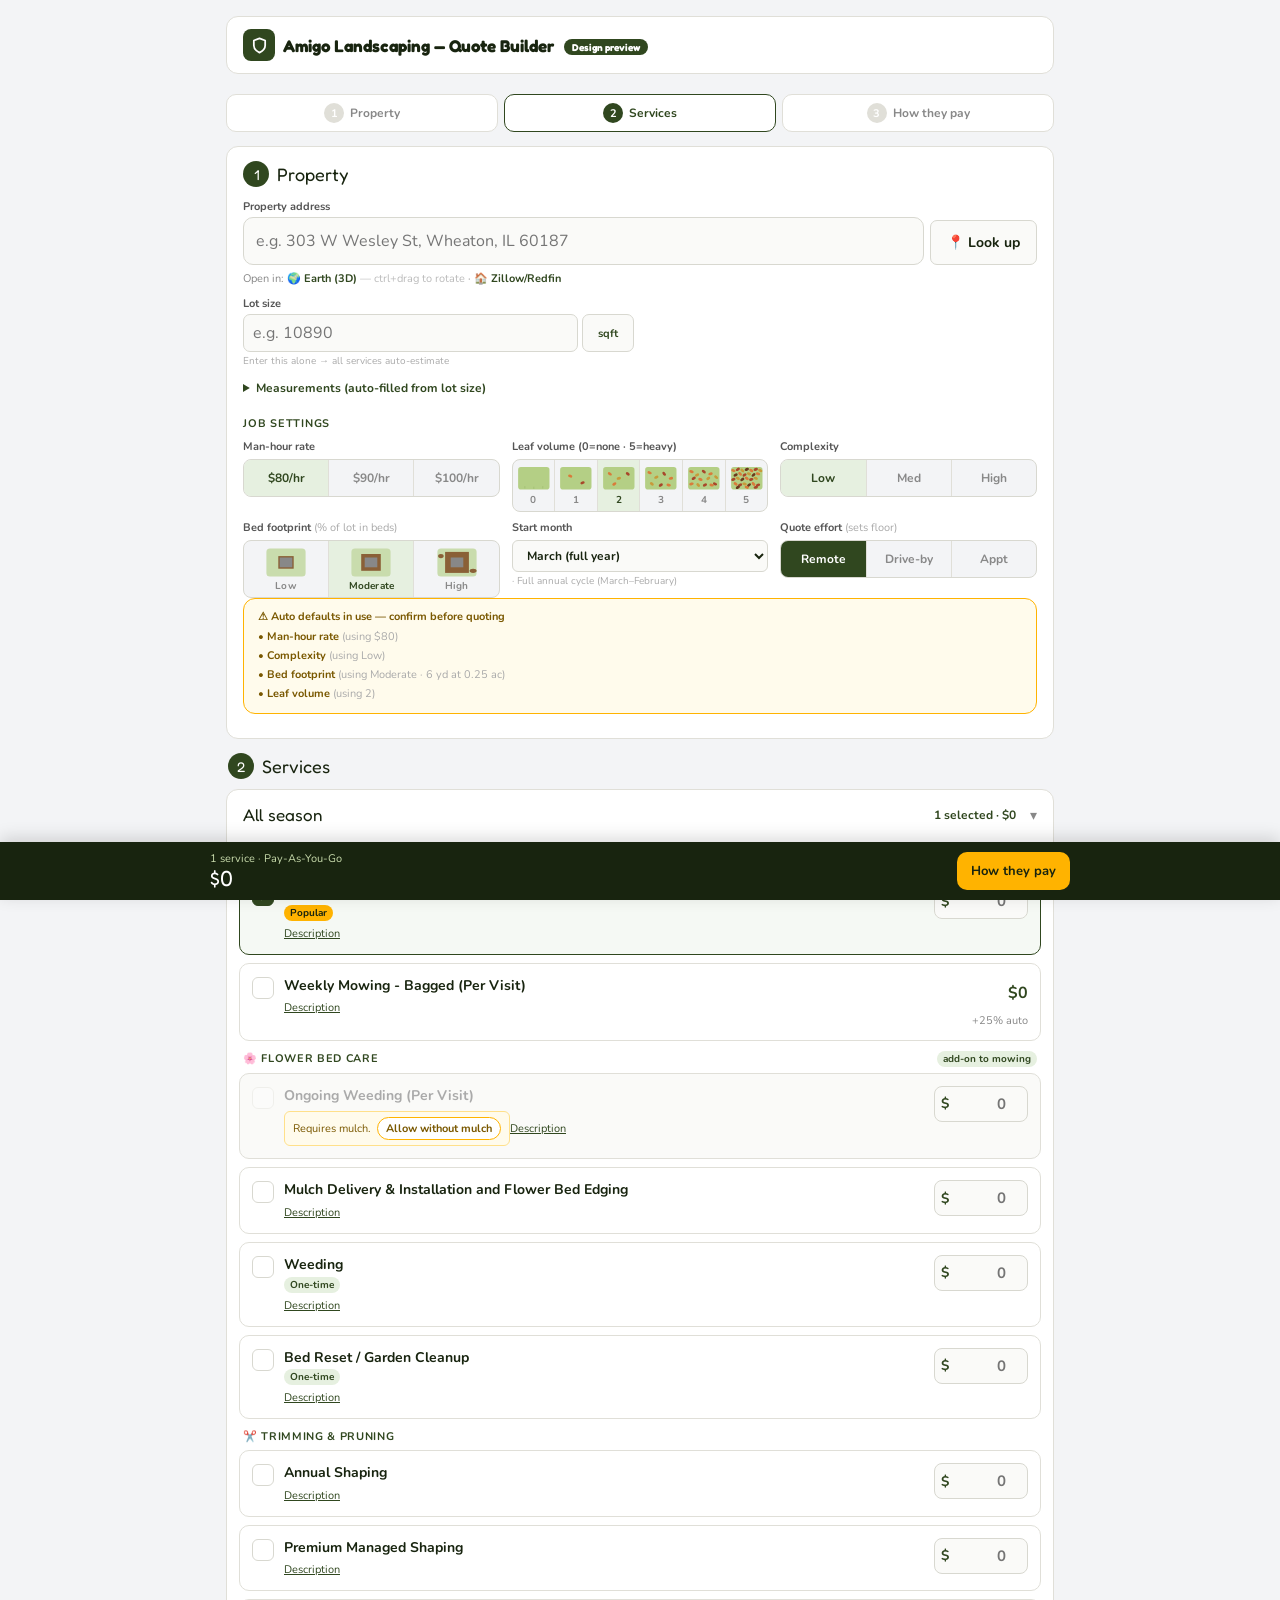
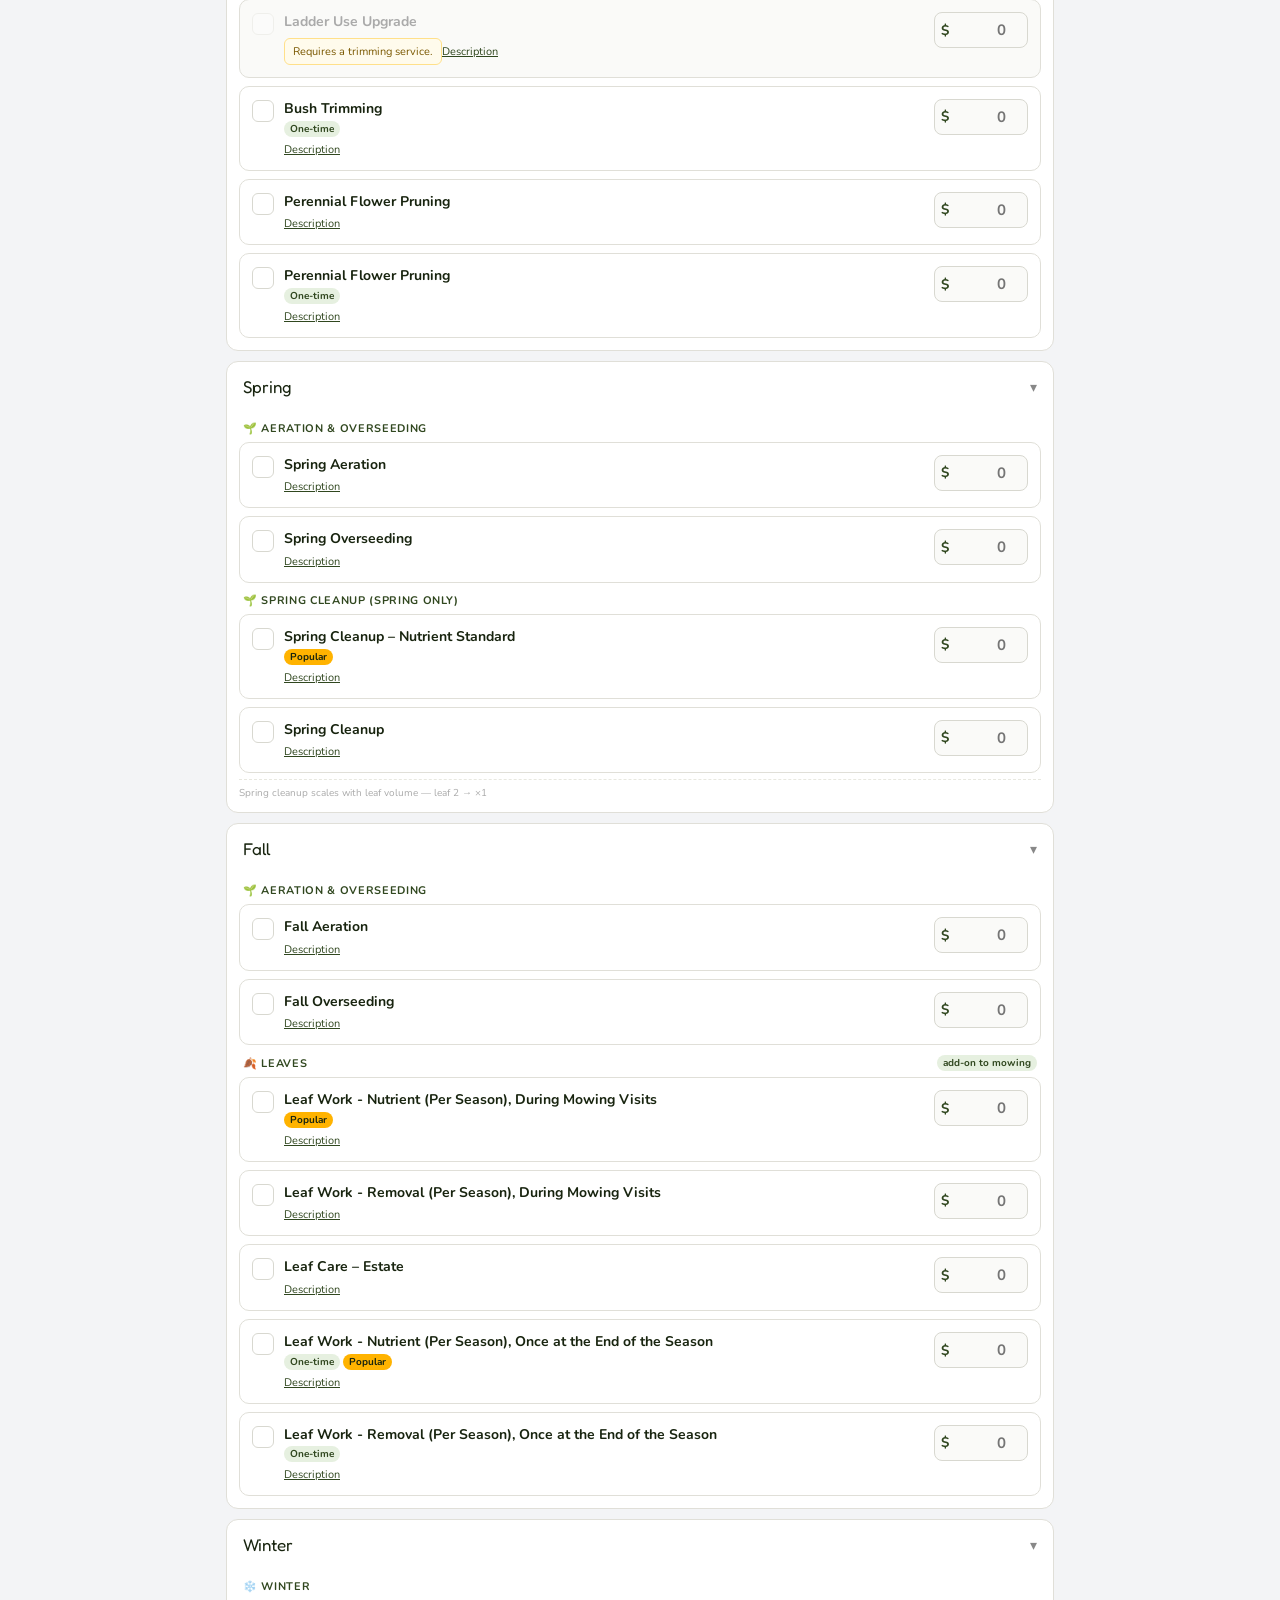
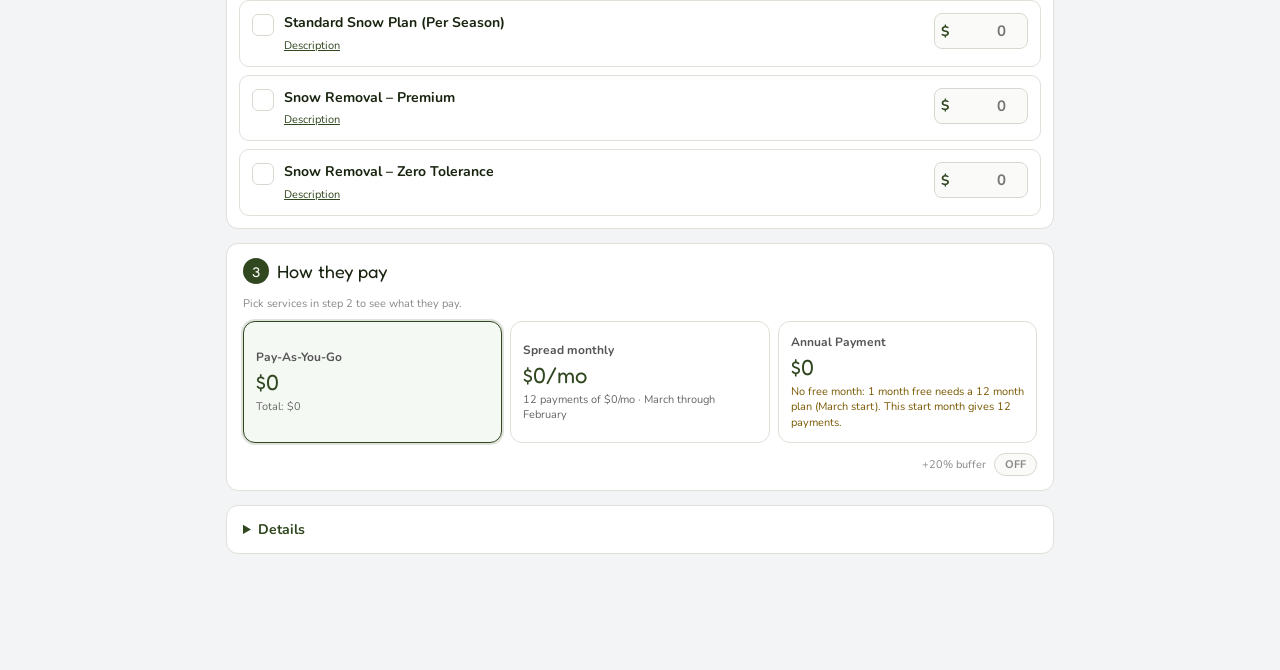
==== commit 5601c320: "next + next-ui: new snow pricing (Standard $795 + $0.30/sqft over 2,000; Premium x1.5; Zero Toleranc" ====
--- a/next-ui/index.html
+++ b/next-ui/index.html
@@ -236,13 +236,6 @@
         <button onclick="setSeg('bfPg',this,()=>ST.bedFootprint='high')"><svg class="seg-ico" viewBox="0 0 60 44"><rect x="2" y="2" width="56" height="40" rx="5" fill="#c9dcad"/><rect x="13" y="7" width="34" height="30" fill="#8a6037"/><rect x="21" y="15" width="18" height="14" fill="#888"/><ellipse cx="7" cy="13" rx="4" ry="3" fill="#8a6037"/><ellipse cx="53" cy="34" rx="5" ry="3" fill="#8a6037"/></svg><span class="seg-lbl">High</span></button>
       </div>
     </div>
-    <div id="snowRow"><label class="lbl" style="margin-bottom:5px">Snow trigger</label>
-      <div class="seg" id="snPg">
-        <button onclick="setSeg('snPg',this,()=>ST.snow='2plus')">2&quot;+</button>
-        <button onclick="setSeg('snPg',this,()=>ST.snow='1plus')">1&quot;+</button>
-        <button onclick="setSeg('snPg',this,()=>ST.snow='zero')">Zero tolerance</button>
-      </div>
-    </div>
     <div id="startRow"><label class="lbl" style="margin-bottom:5px">Start month</label><select id="iPlanStart" onchange="setPlanStart(parseInt(this.value))" style="font-family:'Nunito',sans-serif;font-size:12px;padding:6px 10px;width:100%;border:1.5px solid #d8d8d0;border-radius:6px;background:#fafaf8;color:#18240F;font-weight:700;cursor:pointer">
       <option value="3">March (full year)</option>
       <option value="4">April</option>
@@ -396,7 +389,10 @@
 // E2 = X × E1
 const E2_MULT=2.25;
 const RATE_BASE=80;
-const RATE_SVCS=['A1','A2','C2','B1','B2','B3','B4','D1','D2','G1','G2','G3','OB1','OB2','OB3','OB4','OD1','OD2','OD3','OD4','H1','H2','H4'];
+// Snow (per season, salt included): $79.50 a visit up to 2,000 paved sq ft + $0.03 per extra sq ft, x 10 visits
+const SNOW_BASE=795,SNOW_BASE_SQFT=2000,SNOW_PER_SQFT=0.30;
+const SNOW_MULT={H1:1,H2:1.5,H4:2.7};
+const RATE_SVCS=['A1','A2','C2','B1','B2','B3','B4','D1','D2','G1','G2','G3','OB1','OB2','OB3','OB4','OD1','OD2','OD3','OD4'];
 // Start month: drives mowing proration (visits left) and the number of monthly payments
 const PLAN_VISITS_BY_START_MONTH={3:35,4:30,5:26,6:22,7:17,8:13,9:8,10:4,11:1,12:0,1:0,2:0};
 const MONTH_NAMES={1:'January',2:'February',3:'March',4:'April',5:'May',6:'June',7:'July',8:'August',9:'September',10:'October',11:'November',12:'December'};
@@ -423,7 +419,7 @@
   if(lot<=32670)return 4+(lot-21780)/5445;
   return Math.min(6+(lot-32670)/5445, 8);
 }
-function getSug(){const d=derive();const rate=effRate();const leaf=effLeaf();const snow=effSnow();const cxM=CXM[effComplex()]||1;const lot=ST.lot;let lawn=ST.lawn>0?ST.lawn:(d?d.lawn:0);let paved=ST.paved>0?ST.paved:(d?d.paved:0);let mulch=ST.mulch>0?ST.mulch:(d?d.mulch:0);let trim=ST.trim>0?ST.trim:(d?d.trim:0);let peren=ST.peren>0?ST.peren:(d?d.peren:0);let mc=0;if(lawn>0){if(lawn<=5000)mc=40;else if(lawn<=10000)mc=40+(lawn-5000)*0.0019;else if(lawn<=20000)mc=49.5+(lawn-10000)*0.0015;else mc=64.5+(lawn-20000)*0.0012;}const mowFactor=Math.max(1,Math.min(35,effVisits()))/V;const mY=Math.round(mc*V*mowFactor);const c2=mulch>0?Math.round(bp(mulch,BEB,BER1,BER2)):mc>0?Math.round(mc*5):0;let fb=0;if(lot>0&&leaf>0){const b=lot<=10000?275:lot<=20000?275+(lot-10000)*0.011:lot<=43560?385+(lot-20000)*0.007:550+(lot-43560)*0.006;fb=b*(1+[0,0,0.25,0.5,0.8,1.2][leaf]);}const scBase=lot>0?(lot<=10000?200:lot<=20000?200+(lot-10000)*0.008:lot<=43560?280+(lot-20000)*0.005:420+(lot-43560)*0.004):0;const sc=Math.round(scBase*SLM[leaf]);let snb=paved>0?(paved<=600?695:695+(paved-600)*0.27):0;if(snow==='1plus')snb*=1.5;if(snow==='zero')snb*=2.7;const mR=mc>0?Math.round(mc*3.5):0;const os=mc>0&&lawn>0?Math.round(mc+lawn*0.02):0;const mu=mulch>0?Math.round(mulch*MULCH_PRICE_PER_YD):0;const R={A1:mY,A2:Math.round(mY*1.25),C2:Math.round(c2*WEED_PRESSURE_MULT.C2[ST.weedPressure]),B1:mR,B2:mR,B3:os,B4:os,D1:sc,D2:Math.round(sc*1.2),G1:Math.round(fb),G2:Math.round(fb*1.35),G3:Math.round(fb*1.7),E1:(lot>0?Math.round(trimHrs(lot)*effRate()*2*TRIM_DENSITY_MULT.E1[ST.trimDensity]):0),E2:(lot>0?Math.round(trimHrs(lot)*effRate()*2*E2_MULT*TRIM_DENSITY_MULT.E2[ST.trimDensity]):0),E5:(lot>0?Math.max(100,Math.round(trimHrs(lot)*effRate()*2*0.35*TRIM_DENSITY_MULT.E5[ST.trimDensity])):0),E3:peren>0?Math.round(peren*rate*2):0,F1:mu,H1:Math.round(snb),H2:Math.round(snb),H4:Math.round(snb),OB1:mR,OB2:mR,OB3:os,OB4:os,OD1:sc,OD2:Math.round(sc*1.2),OD3:Math.round(fb),OD4:Math.round(fb*1.35),OE1:(lot>0?Math.round(trimHrs(lot)*effRate()*2*TRIM_DENSITY_MULT.OE1[ST.trimDensity]):0),OE3:peren>0?Math.round(peren*rate):0,OF1:mu,OF2:mulch>0?Math.round(mulch*(WEED_MIN_PER_YD[ST.weedPressure]||0)*rate*2/60):0,OF3:(mulch>0?Math.round(mulch*rate*0.4*WEED_PRESSURE_MULT.OF3[ST.weedPressure]):mc>0?Math.round(mc*2*WEED_PRESSURE_MULT.OF3[ST.weedPressure]):0)};if(cxM!==1)['A1','A2','C2','D1','D2','G1','G2','G3','E3','OE3','OF2','OF3','OD1','OD2','OD3','OD4'].forEach(k=>{if(R[k])R[k]=Math.round(R[k]*cxM);});const rateM=rate/RATE_BASE;if(rateM!==1)RATE_SVCS.forEach(k=>{if(R[k])R[k]=Math.round(R[k]*rateM);});return R;}
+function getSug(){const d=derive();const rate=effRate();const leaf=effLeaf();const cxM=CXM[effComplex()]||1;const lot=ST.lot;let lawn=ST.lawn>0?ST.lawn:(d?d.lawn:0);let paved=ST.paved>0?ST.paved:(d?d.paved:0);let mulch=ST.mulch>0?ST.mulch:(d?d.mulch:0);let trim=ST.trim>0?ST.trim:(d?d.trim:0);let peren=ST.peren>0?ST.peren:(d?d.peren:0);let mc=0;if(lawn>0){if(lawn<=5000)mc=40;else if(lawn<=10000)mc=40+(lawn-5000)*0.0019;else if(lawn<=20000)mc=49.5+(lawn-10000)*0.0015;else mc=64.5+(lawn-20000)*0.0012;}const mowFactor=Math.max(1,Math.min(35,effVisits()))/V;const mY=Math.round(mc*V*mowFactor);const c2=mulch>0?Math.round(bp(mulch,BEB,BER1,BER2)):mc>0?Math.round(mc*5):0;let fb=0;if(lot>0&&leaf>0){const b=lot<=10000?275:lot<=20000?275+(lot-10000)*0.011:lot<=43560?385+(lot-20000)*0.007:550+(lot-43560)*0.006;fb=b*(1+[0,0,0.25,0.5,0.8,1.2][leaf]);}const scBase=lot>0?(lot<=10000?200:lot<=20000?200+(lot-10000)*0.008:lot<=43560?280+(lot-20000)*0.005:420+(lot-43560)*0.004):0;const sc=Math.round(scBase*SLM[leaf]);const snb=paved>0?SNOW_BASE+Math.max(0,paved-SNOW_BASE_SQFT)*SNOW_PER_SQFT:0;const mR=mc>0?Math.round(mc*3.5):0;const os=mc>0&&lawn>0?Math.round(mc+lawn*0.02):0;const mu=mulch>0?Math.round(mulch*MULCH_PRICE_PER_YD):0;const R={A1:mY,A2:Math.round(mY*1.25),C2:Math.round(c2*WEED_PRESSURE_MULT.C2[ST.weedPressure]),B1:mR,B2:mR,B3:os,B4:os,D1:sc,D2:Math.round(sc*1.2),G1:Math.round(fb),G2:Math.round(fb*1.35),G3:Math.round(fb*1.7),E1:(lot>0?Math.round(trimHrs(lot)*effRate()*2*TRIM_DENSITY_MULT.E1[ST.trimDensity]):0),E2:(lot>0?Math.round(trimHrs(lot)*effRate()*2*E2_MULT*TRIM_DENSITY_MULT.E2[ST.trimDensity]):0),E5:(lot>0?Math.max(100,Math.round(trimHrs(lot)*effRate()*2*0.35*TRIM_DENSITY_MULT.E5[ST.trimDensity])):0),E3:peren>0?Math.round(peren*rate*2):0,F1:mu,H1:Math.round(snb*SNOW_MULT.H1),H2:Math.round(snb*SNOW_MULT.H2),H4:Math.round(snb*SNOW_MULT.H4),OB1:mR,OB2:mR,OB3:os,OB4:os,OD1:sc,OD2:Math.round(sc*1.2),OD3:Math.round(fb),OD4:Math.round(fb*1.35),OE1:(lot>0?Math.round(trimHrs(lot)*effRate()*2*TRIM_DENSITY_MULT.OE1[ST.trimDensity]):0),OE3:peren>0?Math.round(peren*rate):0,OF1:mu,OF2:mulch>0?Math.round(mulch*(WEED_MIN_PER_YD[ST.weedPressure]||0)*rate*2/60):0,OF3:(mulch>0?Math.round(mulch*rate*0.4*WEED_PRESSURE_MULT.OF3[ST.weedPressure]):mc>0?Math.round(mc*2*WEED_PRESSURE_MULT.OF3[ST.weedPressure]):0)};if(cxM!==1)['A1','A2','C2','D1','D2','G1','G2','G3','E3','OE3','OF2','OF3','OD1','OD2','OD3','OD4'].forEach(k=>{if(R[k])R[k]=Math.round(R[k]*cxM);});const rateM=rate/RATE_BASE;if(rateM!==1)RATE_SVCS.forEach(k=>{if(R[k])R[k]=Math.round(R[k]*rateM);});return R;}
 function getSel(){return ST.sel;}
 function getOv(){return ST.ov;}
 function getCats(){return SEASONS.flatMap(x=>x.cats);}
@@ -512,7 +508,7 @@
 function cpMo(val,el){if(!val)return;navigator.clipboard.writeText(String(val)).then(()=>{el.classList.add('copied');const o=el.textContent;el.textContent='✓ Copied';setTimeout(()=>{el.textContent=o;el.classList.remove('copied');},1400);}).catch(()=>{});}
 const SEASON_CLOSED=new Set();
 function seasonToggle(t,open){if(open)SEASON_CLOSED.delete(t);else SEASON_CLOSED.add(t);}
-function warnHTML(){let h='';const miss=[];if(ST.rate===0)miss.push('<b>Man-hour rate</b> <span style="color:#aaa">(using $80)</span>');if(ST.complex===null)miss.push('<b>Complexity</b> <span style="color:#aaa">(using Low)</span>');if(ST.bedFootprint===null&&ST.mulch<=0)miss.push('<b>Bed footprint</b> <span style="color:#aaa">(using Moderate · 6 yd at 0.25 ac)</span>');if(ST.leaf===null)miss.push('<b>Leaf volume</b> <span style="color:#aaa">(using 2)</span>');if(['H1','H2','H4'].some(id=>ST.sel.has(id))){if(ST.snow===null)miss.push('<b>Snow trigger</b> <span style="color:#aaa">(using 2"+)</span>');}if(miss.length){h+='<div class="card" style="background:#fffbec;border-color:#FFB300;margin-bottom:10px;padding:10px 14px"><div style="font-size:11px;font-weight:700;color:#7a5800;margin-bottom:4px">⚠ Auto defaults in use — confirm before quoting</div><div style="font-size:11px;color:#7a5800;line-height:1.7">'+miss.map(m=>'• '+m).join('<br>')+'</div></div>';}if(ST.lot>ICP_LOT_CAP&&hasTrim()){const ac=(ST.lot/43560).toFixed(2);h+='<div class="card" style="background:#fff5f5;border-color:#cc0000;margin-bottom:10px;padding:10px 14px"><div style="font-size:11px;font-weight:700;color:#a00;margin-bottom:4px">⚠ Outside ICP — manual trim review</div><div style="font-size:11px;color:#a00;line-height:1.5">Lot is '+ac+' ac (>0.75 ac). Trim quote capped at the full-day rate ($1,280 × density). Larger lots usually take longer than the bracket suggests — walk it before quoting.</div></div>';}return h;}
+function warnHTML(){let h='';const miss=[];if(ST.rate===0)miss.push('<b>Man-hour rate</b> <span style="color:#aaa">(using $80)</span>');if(ST.complex===null)miss.push('<b>Complexity</b> <span style="color:#aaa">(using Low)</span>');if(ST.bedFootprint===null&&ST.mulch<=0)miss.push('<b>Bed footprint</b> <span style="color:#aaa">(using Moderate · 6 yd at 0.25 ac)</span>');if(ST.leaf===null)miss.push('<b>Leaf volume</b> <span style="color:#aaa">(using 2)</span>');if(miss.length){h+='<div class="card" style="background:#fffbec;border-color:#FFB300;margin-bottom:10px;padding:10px 14px"><div style="font-size:11px;font-weight:700;color:#7a5800;margin-bottom:4px">⚠ Auto defaults in use — confirm before quoting</div><div style="font-size:11px;color:#7a5800;line-height:1.7">'+miss.map(m=>'• '+m).join('<br>')+'</div></div>';}if(ST.lot>ICP_LOT_CAP&&hasTrim()){const ac=(ST.lot/43560).toFixed(2);h+='<div class="card" style="background:#fff5f5;border-color:#cc0000;margin-bottom:10px;padding:10px 14px"><div style="font-size:11px;font-weight:700;color:#a00;margin-bottom:4px">⚠ Outside ICP — manual trim review</div><div style="font-size:11px;color:#a00;line-height:1.5">Lot is '+ac+' ac (>0.75 ac). Trim quote capped at the full-day rate ($1,280 × density). Larger lots usually take longer than the bracket suggests — walk it before quoting.</div></div>';}return h;}
 function breakdownHTML(){let h='';const trimSel=['E1','E2'].filter(id=>ST.sel.has(id));if(trimSel.length){const vM={E1:2,E2:12};const dD=derive();const eT=ST.trim>0?ST.trim:(dD?dD.trim:0);let tT=0,tH=0;trimSel.forEach(id=>{tT+=gp(id);tH+=eT*(vM[id]||1);});const ir=tH>0?Math.round(tT/tH):0;const tgt=Math.round(effRate()*2*1.2);const ok=Math.abs(ir-tgt)<20,lo=ir<tgt-20;const cl=ok?'#30471F':lo?'#cc0000':'#7a5800';h+='<div class="info-bar"><span style="color:#888">Trim $/man-hr: </span><span style="font-weight:700;color:'+cl+'">$'+ir+' · '+(lo?'below target':ok?'on target':'premium')+'</span><span style="color:#888"> (target $'+tgt+'/man-hr incl. 2-person crew + liability premium)</span></div>';}if(ST.visitsRemain&&ST.visitsRemain<35){h+='<div class="info-bar"><span style="color:#888">Mid-season join: mowing prorated ×</span><span style="font-weight:700;color:#30471F"> '+(ST.visitsRemain/35).toFixed(2)+'</span><span style="color:#888"> ('+ST.visitsRemain+' of 35 visits)</span></div>';}if(ST.mulch>0&&ST.sel.has('F1')){const id='F1';const p=gp(id);const yds=ST.mulch;const perYd=yds>0?(p/yds):MULCH_PRICE_PER_YD;const mulchMat=Math.round(yds*MULCH_RAW_PER_YD);const delivery=Math.round(yds*MULCH_DELIVERY_PER_YD);const preen=Math.round(yds*PREEN_PER_YD);const laborGP=p-mulchMat-delivery-preen;const perYdLbl=Number.isInteger(perYd)?perYd:perYd.toFixed(2);h+='<div class="info-bar" style="flex-direction:column;align-items:flex-start;gap:4px"><div style="font-weight:700;color:#30471F">Mulch breakdown · $'+Math.round(p).toLocaleString()+' ('+yds+' yd × $'+perYdLbl+')</div><div style="font-size:11px;color:#666;line-height:1.6">Mulch material: <b>$'+mulchMat+'</b> ($'+MULCH_RAW_PER_YD+'/yd) · Delivery & markup: <b>$'+delivery+'</b> ($'+MULCH_DELIVERY_PER_YD+'/yd) · Preen material: <b>$'+preen+'</b> ($'+PREEN_PER_YD+'/yd) · <span style="color:#30471F;font-weight:700">Labor + GP: $'+laborGP+'</span></div></div>';const weedIds=['C2','OF2','OF3'];const sel=ST.sel;const weeds=weedIds.filter(w=>sel.has(w));if(weeds.length){let weedSum=0;weeds.forEach(w=>{weedSum+=gp(w)||0;});const refresh=Math.round(p+weedSum);const bundle=weeds.map(w=>w+' $'+Math.round(gp(w)).toLocaleString()).join(' + ');h+='<div class="info-bar" style="background:#f5f9f4;border:1px solid #30471F"><span style="color:#30471F;font-weight:700">🌸 Flower Bed Refresh: $'+refresh.toLocaleString()+'</span><span style="color:#888"> · mulch $'+Math.round(p).toLocaleString()+' + '+bundle+' · </span><span style="color:#30471F;font-weight:700">one total to customer</span></div>';}}['B1','B2'].forEach(id=>{const sel=ST.sel;if(sel.has(id)){const p=gp(id);if(!p)return;const equipment=10;const labor=p-equipment;h+='<div class="info-bar"><span style="color:#888">'+id+' Aeration: </span><span style="font-weight:700">$'+Math.round(p).toLocaleString()+'</span><span style="color:#888"> · ~$'+equipment+' equipment · </span><span style="color:#30471F;font-weight:700">$'+labor+' labor</span></div>';}});['B3','B4'].forEach(id=>{const sel=ST.sel;if(sel.has(id)){const p=gp(id);if(!p)return;const seed=Math.round(ST.lawn*0.02);const labor=p-seed;h+='<div class="info-bar"><span style="color:#888">'+id+' Overseed: </span><span style="font-weight:700">$'+Math.round(p).toLocaleString()+'</span><span style="color:#888"> · $'+seed+' seed · </span><span style="color:#30471F;font-weight:700">$'+labor+' labor</span></div>';}});return h;}
 function seasonStats(season){let cnt=0,sub=0;season.cats.forEach(c=>c.items.forEach(i=>{if(ST.sel.has(i.id)){cnt++;sub+=gp(i.id)||0;}}));return{cnt:cnt,sub:Math.round(sub)};}
 function seasonMeta(season){const x=seasonStats(season);return x.cnt?x.cnt+' selected · $'+x.sub.toLocaleString():'';}
@@ -562,7 +558,7 @@
   $('svcCol').innerHTML=h;
   if(focusId){const el=document.querySelector('.pi[data-id="'+focusId+'"]');if(el){el.focus();try{el.setSelectionRange(cursorPos,cursorPos);}catch(e){}}}
 }
-function markDefaults(){const d={rPg:ST.rate?null:0,lPg:ST.leaf==null?2:null,cxPg:ST.complex?null:0,bfPg:ST.bedFootprint?null:1,snPg:ST.snow?null:0};for(const g in d){document.querySelectorAll('#'+g+' button').forEach((b,i)=>b.classList.toggle('def',d[g]===i));}}
+function markDefaults(){const d={rPg:ST.rate?null:0,lPg:ST.leaf==null?2:null,cxPg:ST.complex?null:0,bfPg:ST.bedFootprint?null:1};for(const g in d){document.querySelectorAll('#'+g+' button').forEach((b,i)=>b.classList.toggle('def',d[g]===i));}}
 function money(n){return '$'+Math.round(n).toLocaleString();}
 function renderOut(){
   $('missBox').innerHTML=warnHTML();
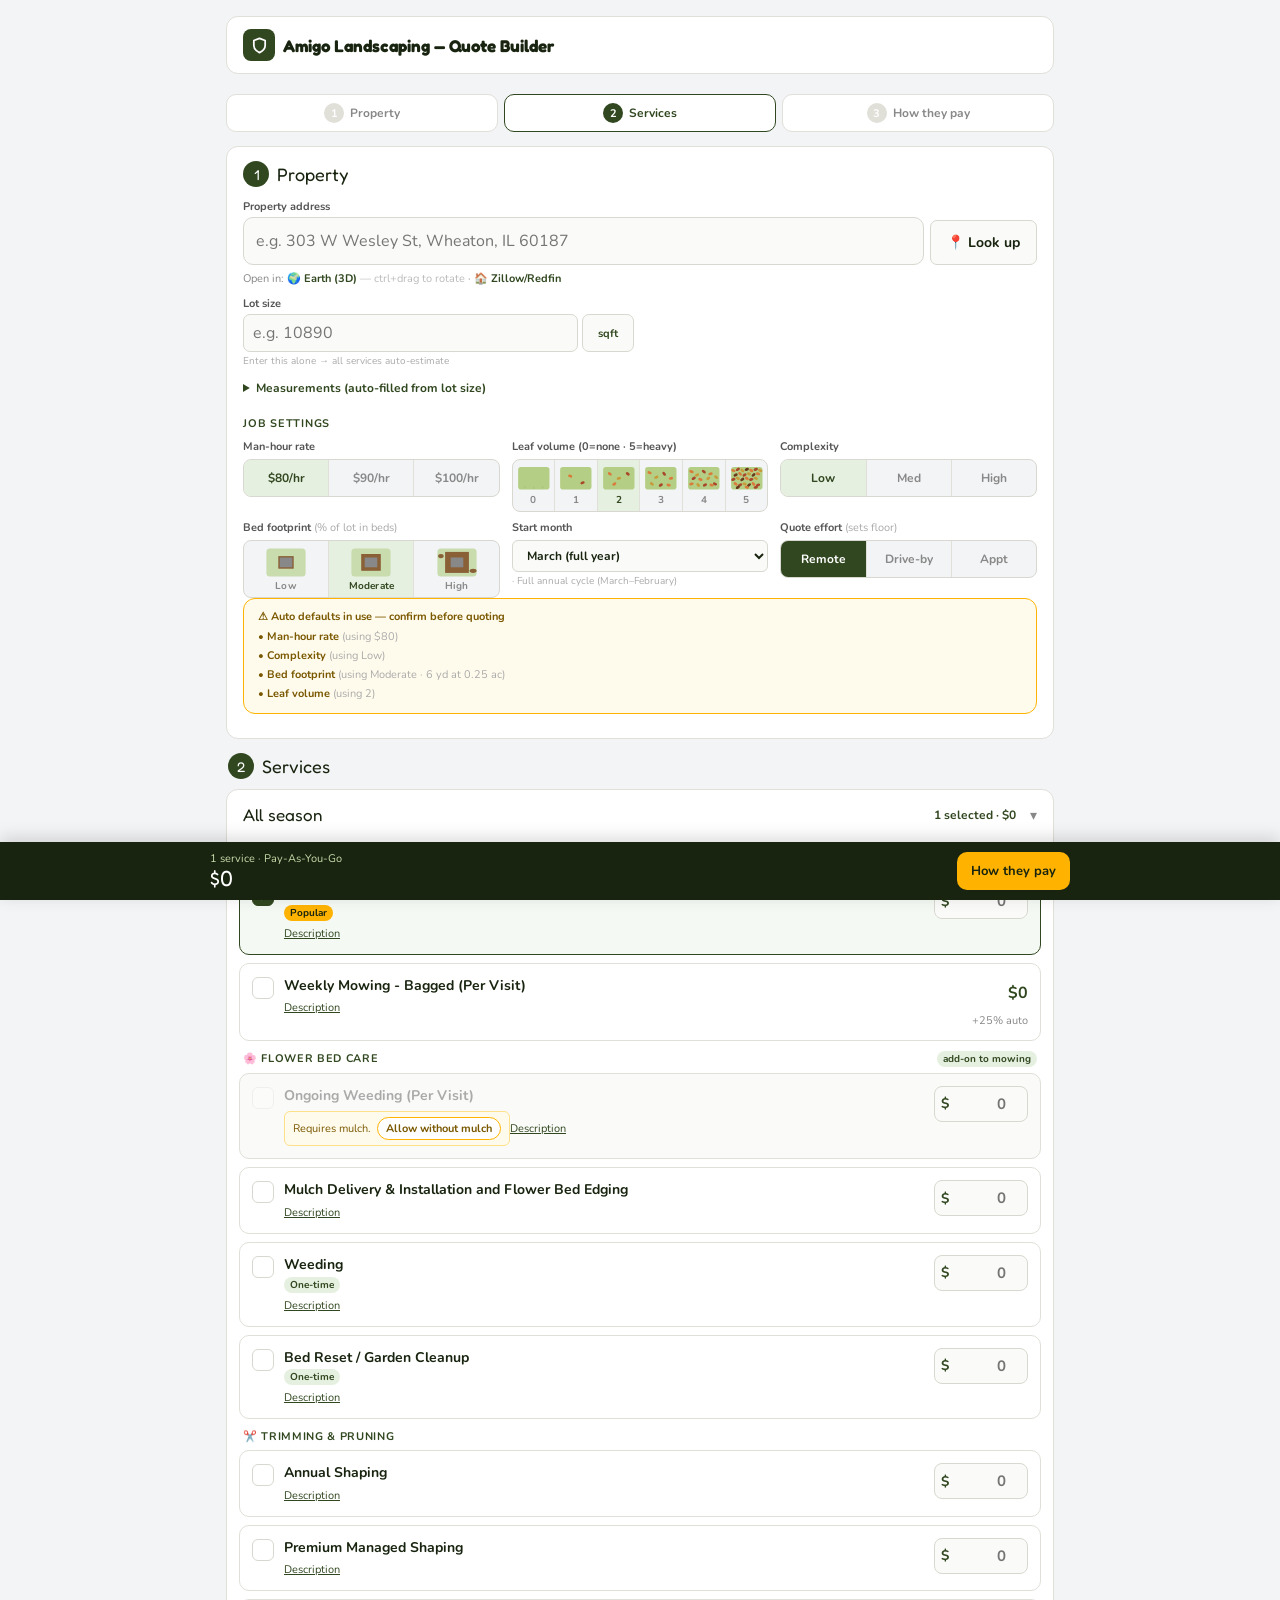
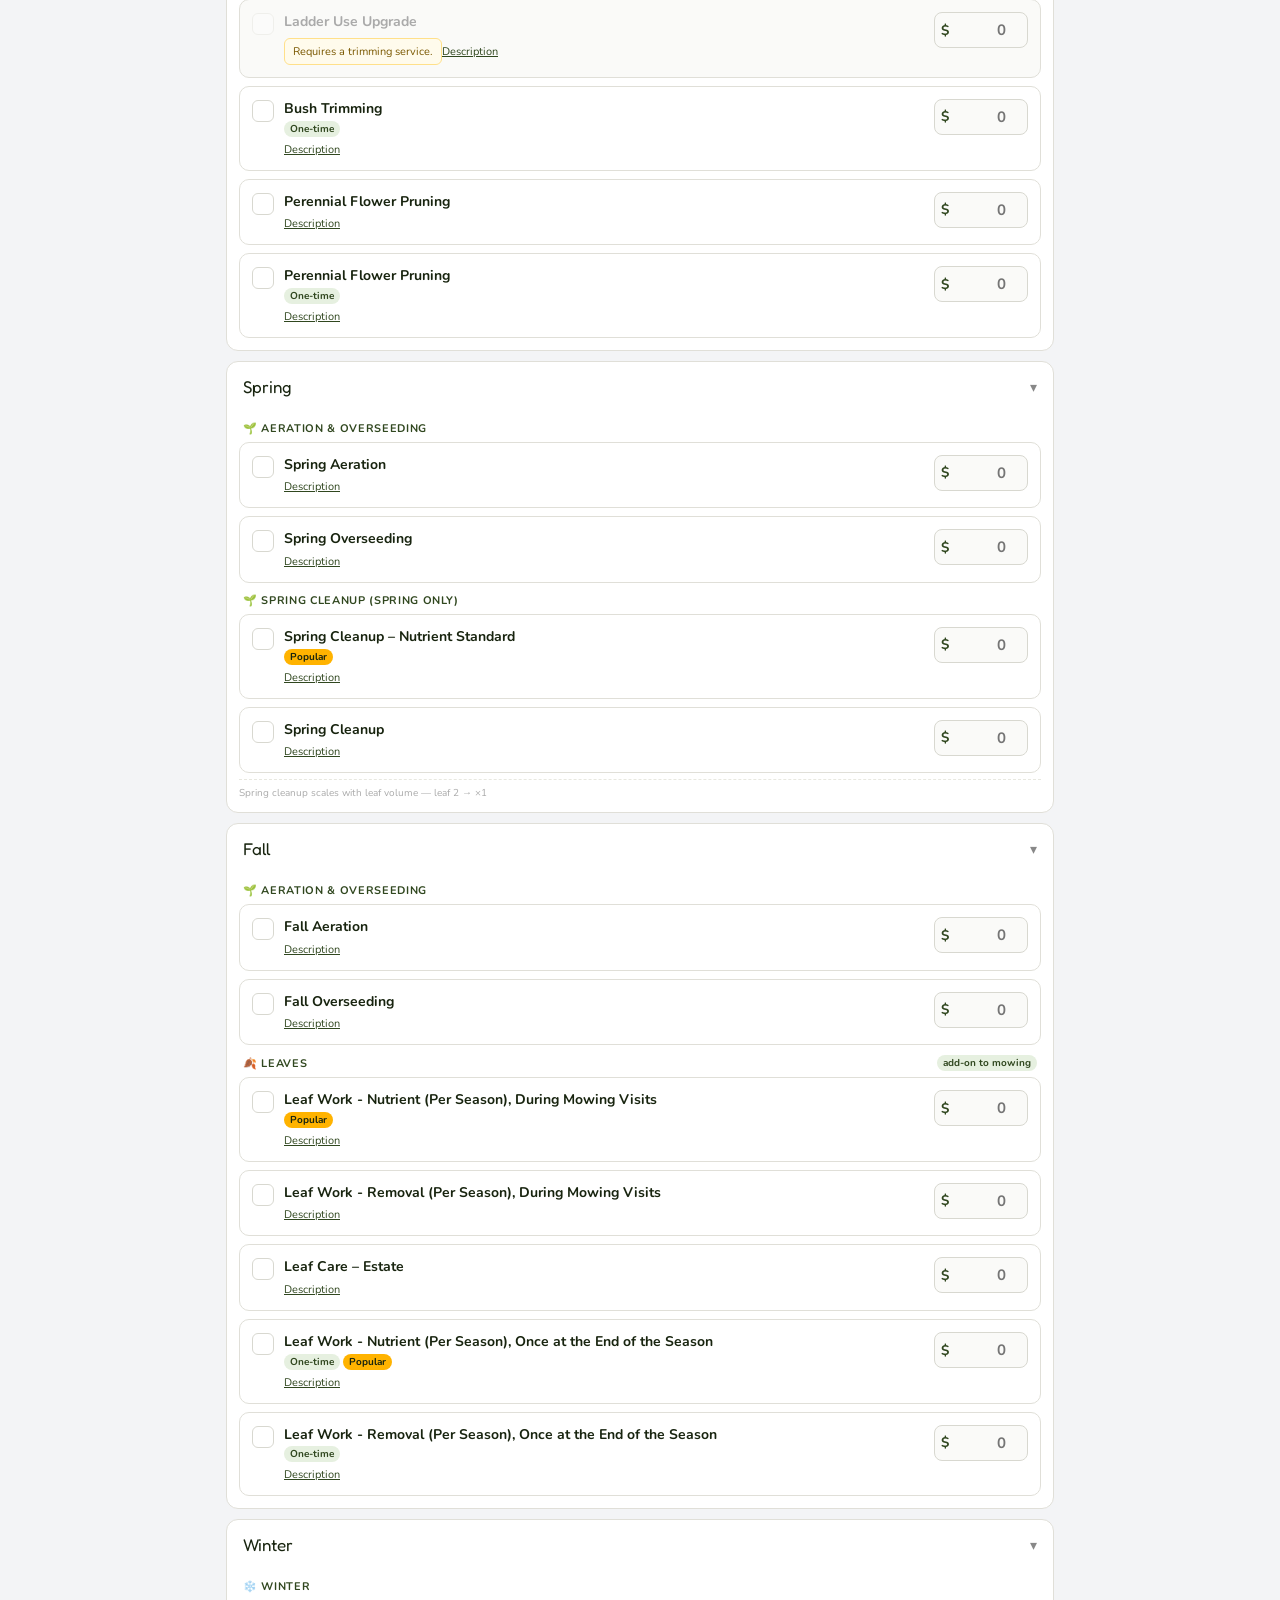
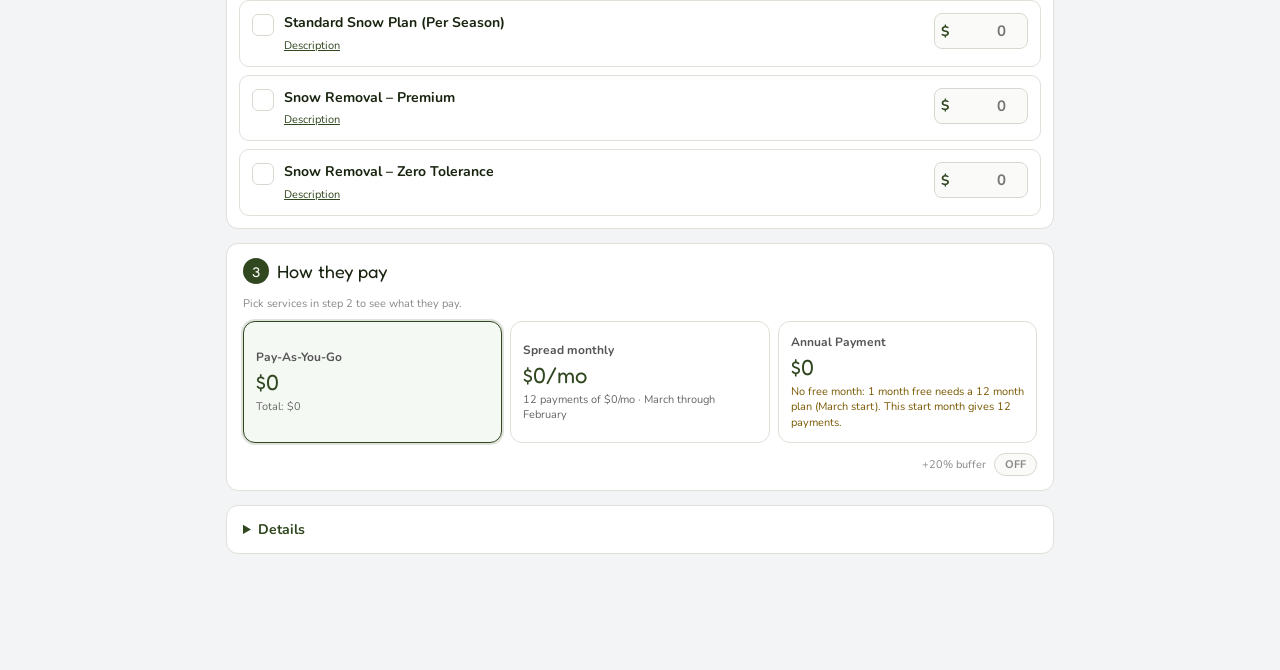
==== commit 7113d95b: "Remove 'Design preview' header tag from the main builder and the next-ui build (Bryan OK Oct 20)" ====
--- a/next-ui/index.html
+++ b/next-ui/index.html
@@ -43,7 +43,6 @@
 .more-det{margin-bottom:12px}
 .more-det>summary{cursor:pointer;font-size:12px;font-weight:700;color:#30471F;padding:6px 0;list-style:revert}
 .more-det>.g2{margin-top:8px}
-.test-tag{font-size:10px;padding:2px 8px;border-radius:20px;background:#FFB300;color:#18240F;font-weight:700;vertical-align:middle;margin-left:6px}
 .cat-hd{display:flex;align-items:center;justify-content:space-between;margin-bottom:8px}
 .cat-title{font-size:11px;font-weight:700;text-transform:uppercase;letter-spacing:.06em;color:#30471F}
 .atag{font-size:10px;padding:1px 6px;border-radius:20px;background:#e6f0e0;color:#30471F;font-weight:700}
@@ -101,7 +100,6 @@
 /* ---------- design preview ---------- */
 body{padding-bottom:90px}
 .wrap{max-width:860px}
-.test-tag{background:#30471F;color:#fff}
 .steps{position:sticky;top:0;z-index:20;display:flex;gap:6px;background:#F3F4F6;padding:6px 0 10px;margin-bottom:4px}
 .step{flex:1;display:flex;align-items:center;justify-content:center;gap:6px;padding:8px 6px;border-radius:10px;background:#fff;border:1.5px solid #e0dfd8;color:#888;font-weight:700;font-size:12px;text-decoration:none;white-space:nowrap}
 .step .num,.step-hd .num{width:20px;height:20px;border-radius:50%;display:inline-flex;align-items:center;justify-content:center;background:#e0dfd8;color:#fff;font-size:11px;flex-shrink:0}
@@ -167,7 +165,7 @@
 <header>
   <div style="display:flex;align-items:center;gap:8px">
     <div class="logo"><svg width="17" height="17" viewBox="0 0 24 24" fill="none" stroke="white" stroke-width="2.5" stroke-linecap="round" stroke-linejoin="round"><path d="M12 22s8-4 8-10V5l-8-3-8 3v7c0 6 8 10 8 10z"/></svg></div>
-    <div><div class="h1t">Amigo Landscaping — Quote Builder <span class="test-tag">Design preview</span></div></div>
+    <div><div class="h1t">Amigo Landscaping — Quote Builder</div></div>
   </div>
 </header>
 <nav class="steps" id="steps">
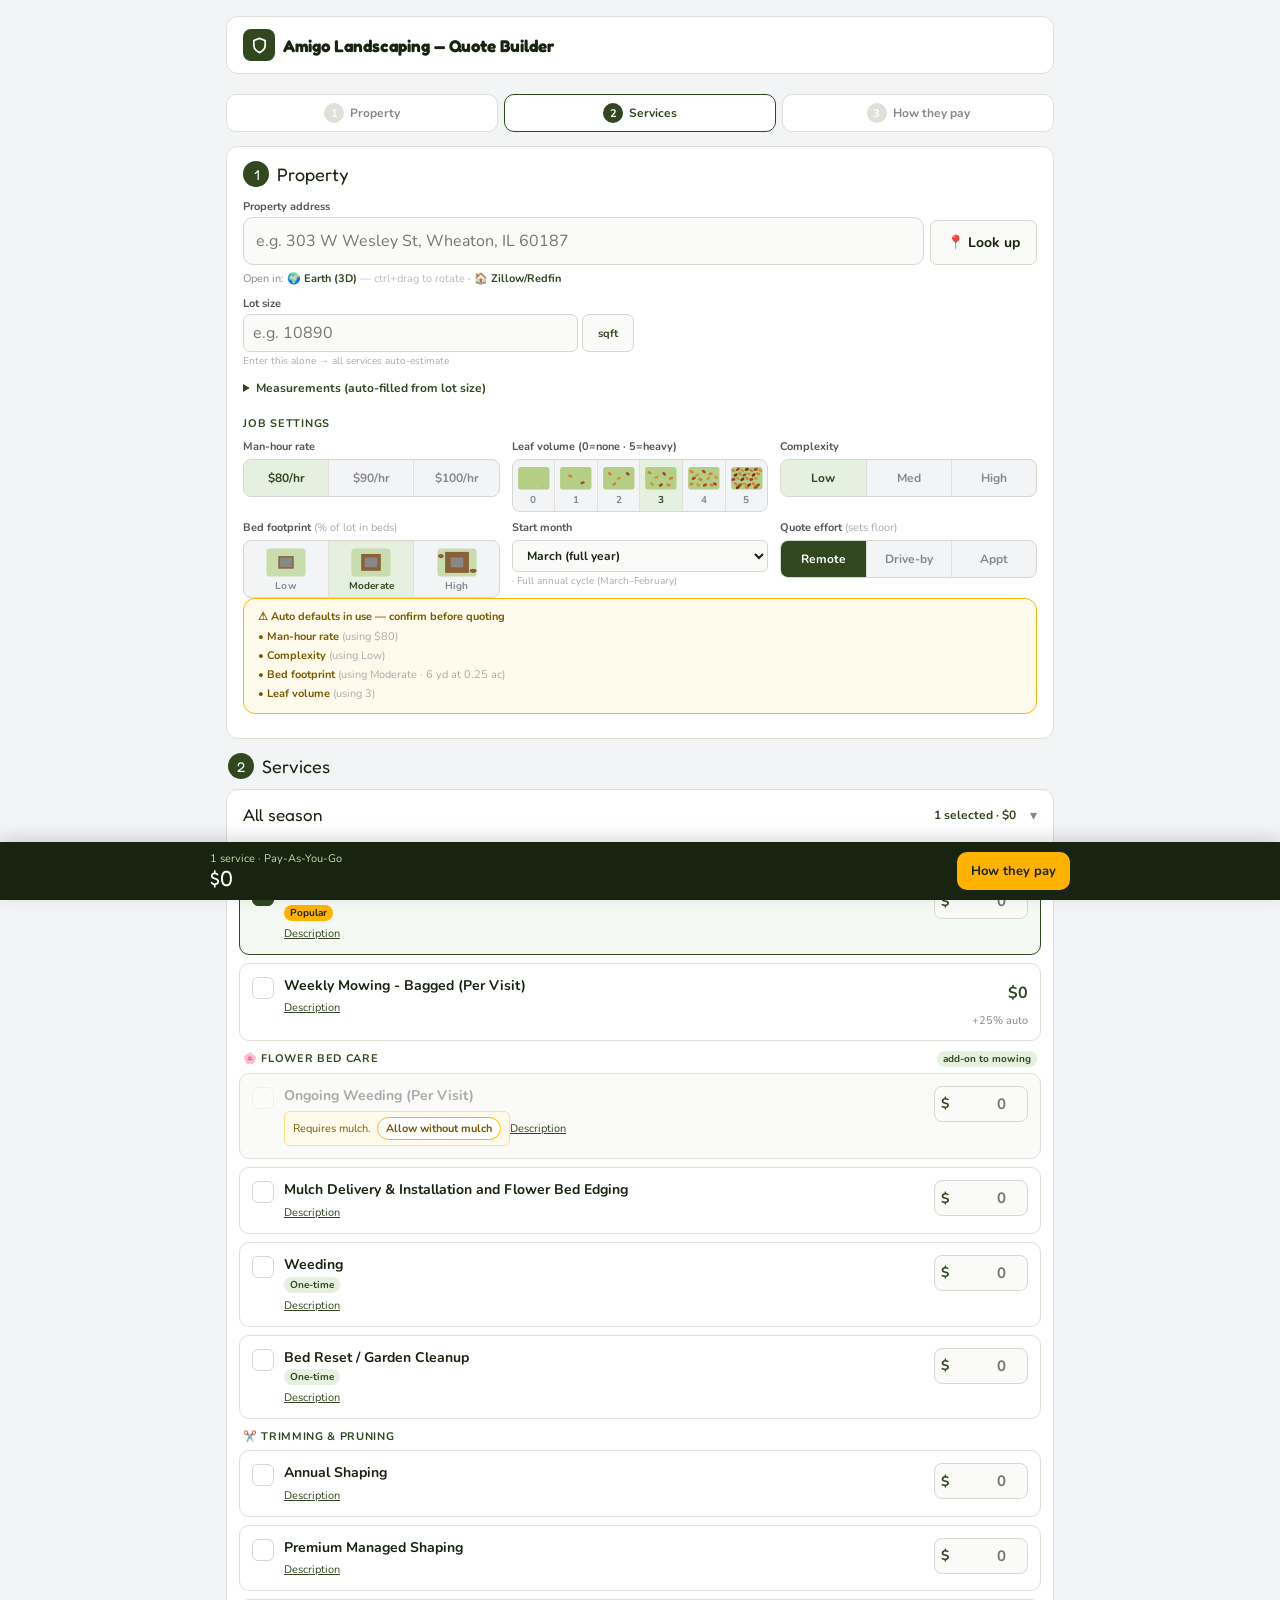
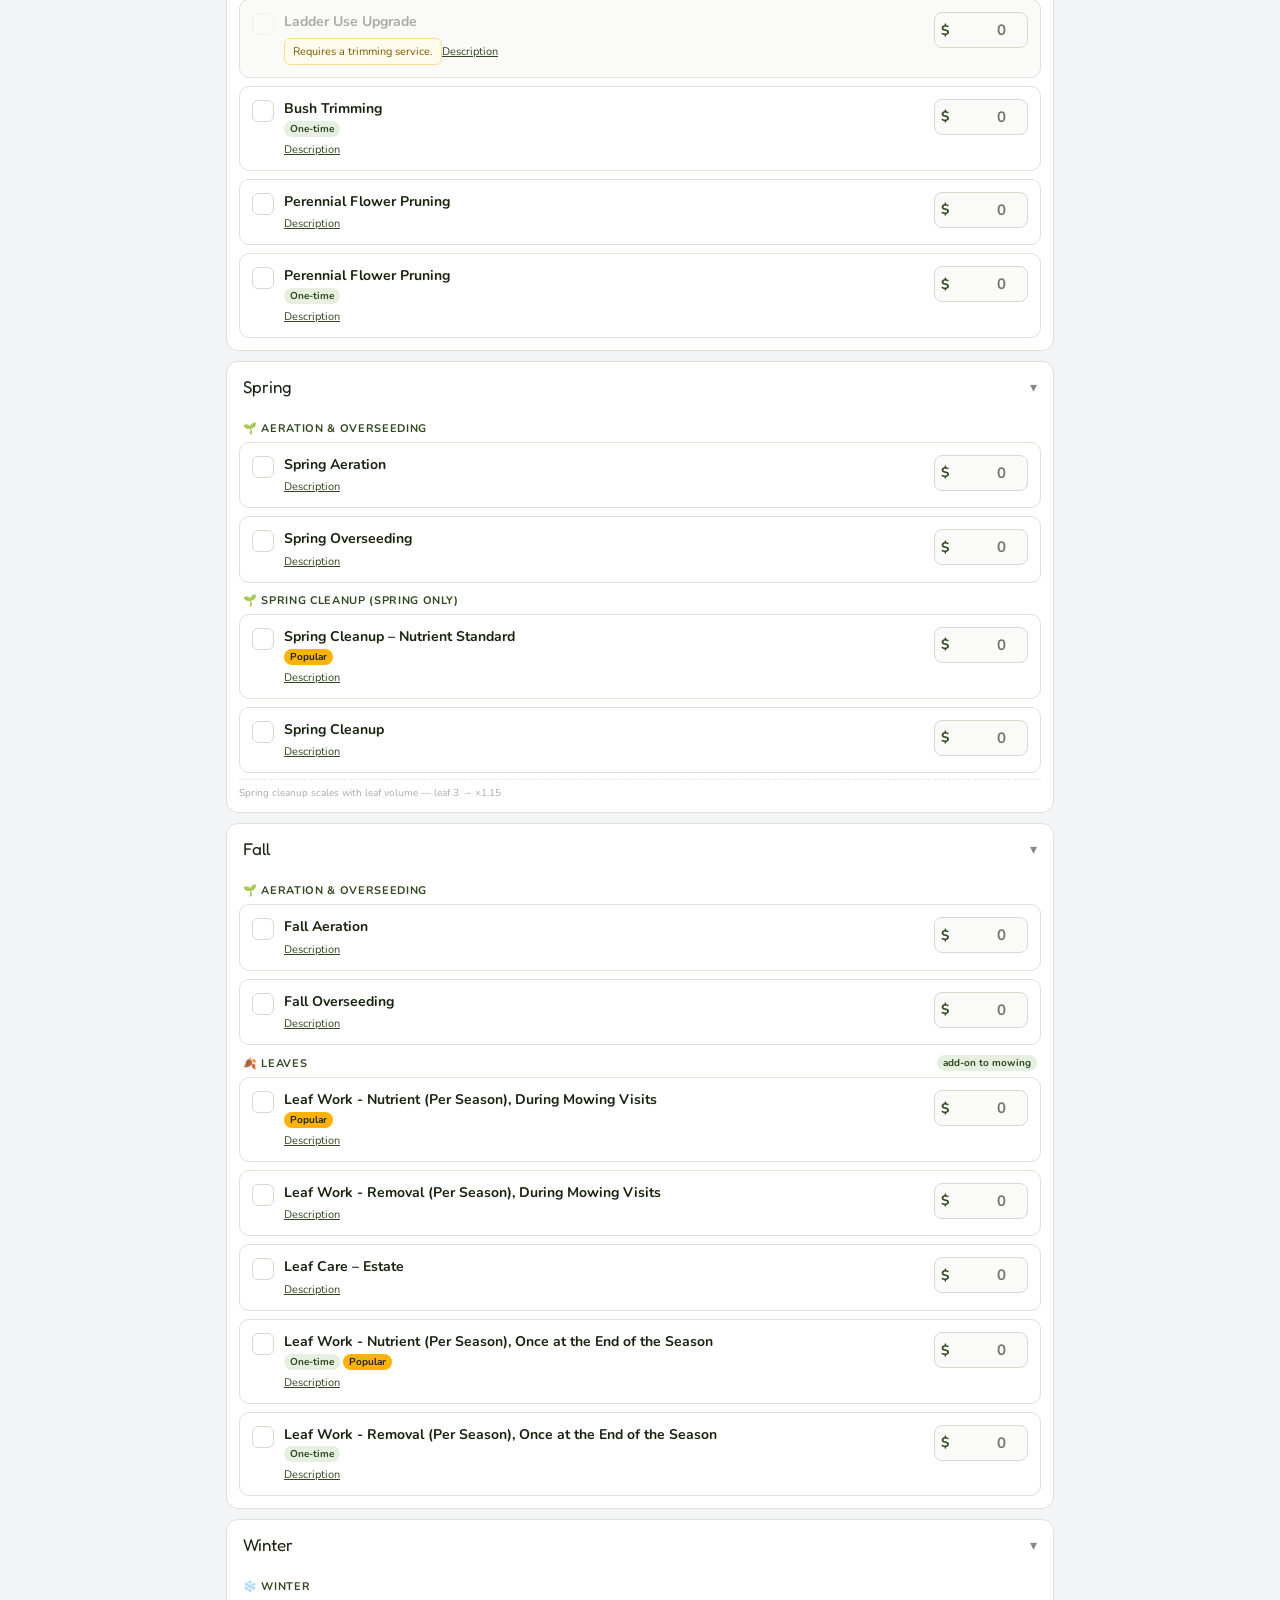
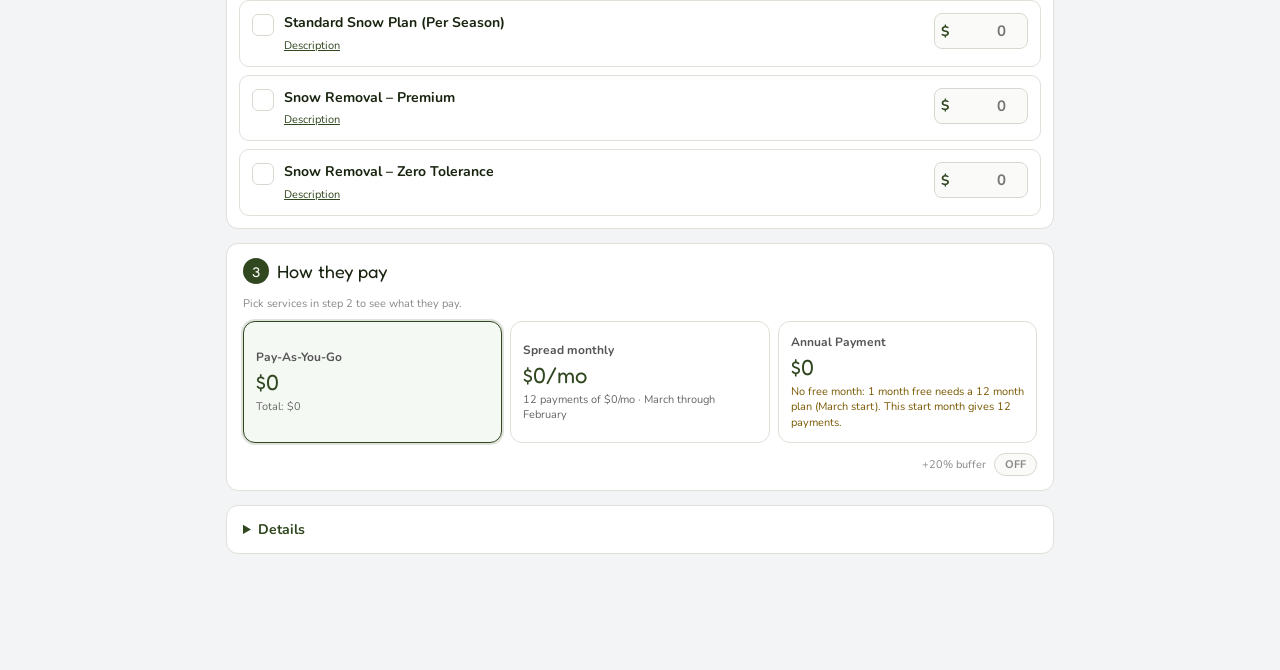
==== commit c4a14cf0: "Default leaf level 3 instead of 2 (Bryan, Oct 21). Default only, no price formula changes. Root = ne" ====
--- a/next-ui/index.html
+++ b/next-ui/index.html
@@ -157,6 +157,9 @@
 .bar-in{max-width:860px;margin:0 auto;width:100%;display:flex;align-items:center;gap:12px}
 .bar-l{font-size:11px;color:#c9dcad;line-height:1.3}
 .bar-amt{font-family:'Fredoka',sans-serif;font-size:22px;line-height:1.1}
+.vis-ctl{display:inline-flex;align-items:center;gap:4px;margin-top:6px;font-size:11px;font-weight:700;color:#555}
+.vis-ctl button{font-family:'Nunito',sans-serif;font-size:12px;font-weight:700;min-width:30px;padding:5px 0;border-radius:7px;border:1.5px solid #d8d8d0;background:#fff;color:#555;cursor:pointer}
+.vis-ctl button.on{border-color:#30471F;background:#30471F;color:#fff}
 .bar-btn{margin-left:auto;font-family:'Nunito',sans-serif;font-weight:700;font-size:13px;padding:10px 14px;border-radius:10px;border:none;background:#FFB300;color:#18240F;cursor:pointer;text-decoration:none;white-space:nowrap}
 </style>
 </head>
@@ -400,7 +403,7 @@
 function setPlanStart(m){ST.planStartMonth=m;const vr=PLAN_VISITS_BY_START_MONTH[m]||0;ST.visitsRemain=vr;if($('iVr'))$('iVr').value=vr||'';render();}
 function setPay(v){ST.payView=v;ST.payPicked=true;render();}
 const MKT={A:{title:'🍃 Weekly Mowing',desc:'Two options below. 9 out of 10 clients pick Nutrient. The grass clippings are finely chopped and left on the lawn, where they break down and naturally feed the soil. It\'s healthier for the lawn and costs less.<br><br>Bagged is for clients who prefer the clippings collected and removed after every mow.'},C:{title:'🌸 Flower Bed Care',desc:'Keep your landscape beds pristine all season long. Includes weeding plans, mulch installation, and bed edging.'},B:{title:'🌱 Aeration & Overseeding',desc:'Treatments designed to relieve soil compaction, improve nutrient uptake, and thicken your existing turf.'},D:{title:'🌱 Spring Cleanup (Spring Only)',desc:'Comprehensive spring property care designed to properly reset and prepare your landscape at the start of the season.'},G:{title:'🍂 Leaves',desc:'Pick your Leaf Work below, then pick how we do it. Same Leaf Work charge either way.'},E:{title:'✂️ Trimming & Pruning',desc:'Professional shaping services to maintain neat, balanced bushes throughout the growing season.'},H:{title:'❄️ Winter',desc:'Make winter easy. Once you’re signed up, you’re covered all season with unlimited snow removal, 24/7. If a storm ends at 3 AM, we’ll be there'},OB:{title:'🌱 Lawn Health',desc:'One-time aeration and overseeding treatments.'},OE:{title:'✂️ Trimming & Pruning',desc:'One-time shaping and pruning services.'},OF:{title:'🪵 Bed & Mulch Services',desc:'One-time bed care and mulch installation.'},OD:{title:'🧹 Property Cleanups',desc:'One-time spring or fall property cleanup.'}};
-const DESCS={A1:'Weekly mowing of all grass areas during the growing season. We cut at the optimal height for the time of year, so the lawn stays healthy through summer heat and seasonal changes.<br><br>The clippings are finely chopped by mulching blades and left on the lawn, where they break down into free, natural fertilizer that feeds the soil. It\'s what most lawns do best with, and what most of our clients are on.<br><br>Includes string-trimming around edges, beds, and obstacles, plus blowing the clippings off all hard surfaces (driveway, walkways, patio).',A2:'Weekly mowing of all grass areas during the growing season. We cut at the optimal height for the time of year, so the lawn stays healthy through summer heat and seasonal changes.<br><br>Grass clippings are bagged and removed from the property for a consistently clean appearance.<br><br>Includes string-trimming around edges, beds, and obstacles, plus blowing the clippings off all hard surfaces (driveway, walkways, patio).',C2:'Added to your regular mowing visit.<br><br>Every time we mow, the crew spends time in the beds hand-pulling the weeds that came up since the last visit. A small amount every week, so the beds hold the way they look right after a full weeding.<br><br>This is what keeps the beds from getting back to the point where they need a full weeding again.',B1:'Mechanical core aeration performed in spring to relieve soil compaction and improve air, water, and nutrient movement into the root zone.',B2:'Mechanical core aeration performed in fall to reduce compaction following the growing season.',B3:'Overseeding is performed immediately after aeration, when the soil is open and best prepared for new seed to take root. Using a standard blend selected for Illinois lawns, our team applies seed with calibrated equipment to ensure even coverage across the property. This careful process promotes even germination, and develops a thicker, healthier lawn.',B4:'Overseeding is performed immediately after aeration, when the soil is open and best prepared for new seed to take root. Using a standard blend selected for Illinois lawns, our team applies seed with calibrated equipment to ensure even coverage across the property. This careful process promotes even germination, and develops a thicker, healthier lawn.',D1:'Seasonal cleanup in early spring to reset the property after winter. All organic material is finely shredded and returned to the soil.',D2:'A full property cleanup after winter. We clear the matted leaves, fallen sticks, and dead growth off your lawn, flower beds, and hard surfaces, and haul all of it away.',G1:'We shred the leaves into fine pieces and spread them over the lawn and beds, where they break down into natural feed. Sticks, twigs, and debris that can\'t be shredded, we haul away.<br><br>During Mowing Visits: We keep coming every week through November and handle the leaves on the lawn each visit. Beds are cleaned on the final visit. You pay the Leaf Work charge plus each mowing visit, even on weeks we don\'t mow.',G2:'We collect the leaves, sticks, twigs, and dead debris from the lawn and flower beds and haul them away.<br><br>During Mowing Visits: We keep coming every week through November and handle the leaves on the lawn each visit. Beds are cleaned on the final visit. You pay the Leaf Work charge plus each mowing visit, even on weeks we don\'t mow.',G3:'Add-on to mowing plan. Most comprehensive — leaves completely cleared from lawn, hardscapes, and all flower beds during every visit.',G4:'Single comprehensive cleanup. Leaves, sticks, and debris cleared. All organic material finely shredded and returned to the soil.',G5:'Single comprehensive cleanup. Leaves, sticks, and debris cleared. All collected material completely hauled away.',E1:'One professional trimming visit per year. Restores a neat, balanced shape. Ground level only — tree work not included.',E2:'Ongoing trimming support throughout the season as needed. Add-on to mowing plan. Ground level only.',E5:'Upgrades shaping services to include step ladders for taller bushes. Tree work remains excluded.',E3:'Seasonal pruning of perennial flowers at appropriate times. Does not include bush or tree trimming.',F1:'Delivery and installation of dark brown mulch in flower beds and tree rings. Defining natural lines between lawn and flower beds with shovel and/or bedscaper machine if needed.<br><br>Complimentary application of Preen weed preventer to flower beds. Treatment prevents new weeds from sprouting but does not eliminate existing ones.',H1:'Unlimited 24/7 snow-removal visits from November through March 31.<br><br>We clear your driveway and main walkways when snowfall reaches roughly 2″, based on one weather source for consistency across all properties. If conditions are icy or unsafe before that point, we may come sooner.<br><br>During longer storms, we may return roughly every 4–5 inches to make multiple passes so your property stays usable.<br><br>This plan also includes salt application as needed to help reduce slippery spots through winter.',H2:'Priority 24/7 snow clearing triggered after ~1 inch. Earlier dispatch and priority scheduling.',H4:'Highest priority 24/7 snow clearing at any accumulation. Property remains completely clear at all times.',OB1:'One-time mechanical core aeration in spring. Relieves soil compaction, improves air, water, and nutrient movement.',OB2:'One-time mechanical core aeration in fall. Reduces compaction following the growing season.',OB3:'One-time application of grass seed in spring to improve turf density.',OB4:'One-time application of grass seed in fall to increase turf density for the following season.',OE1:'Light trimming of small and medium bushes to keep them neat and well-shaped.<br><br>This is for maintaining shape, not for cutting back heavy overgrowth or shrinking a bush down in size.<br><br>Hand tools, from the ground only. No ladders.',OE3:'One-time pruning of perennial flowers at appropriate times.',OF1:'Delivery and installation of dark brown mulch in flower beds. Includes bed edging and complimentary Preen weed preventer. $150/yard.',OF2:'Pull and remove weeds by hand from all accessible flower beds, collecting debris for disposal.<br><br>Occasionally, after we hand pull, we spray regular household vinegar on weeds in hard-to-reach spots, like cracks, gravel, sidewalks, driveways, and pavers. It\'s a natural option we like because it burns the weeds down and knocks them back where they\'re tough to pull, and it\'s nothing more than plain household vinegar.',OF3:'One-time bed reset — clearing, edging, and bringing beds back to a maintainable baseline before ongoing service can begin.',OD1:'One-time spring property cleanup. Clears leaves, sticks, and debris. Organic material mulched and returned to the soil.',OD2:'One-time spring property cleanup. All material hauled away.',OD3:'We shred the leaves into fine pieces and spread them over the lawn and beds, where they break down into natural feed. Sticks, twigs, and debris that can\'t be shredded, we haul away.<br><br>Once at the End of the Season: Mowing stops once your property gets leaf-heavy. We come back one time at the end of the season for your Leaf Work. This is the lower-cost option. You pay only the Leaf Work charge.',OD4:'We collect the leaves, sticks, twigs, and dead debris from the lawn and flower beds and haul them away.<br><br>Once at the End of the Season: Mowing stops once your property gets leaf-heavy. We come back one time at the end of the season for your Leaf Work. This is the lower-cost option. You pay only the Leaf Work charge.'};
+const DESCS={A1:'Weekly mowing of all grass areas during the growing season. We cut at the optimal height for the time of year, so the lawn stays healthy through summer heat and seasonal changes.<br><br>The clippings are finely chopped by mulching blades and left on the lawn, where they break down into free, natural fertilizer that feeds the soil. It\'s what most lawns do best with, and what most of our clients are on.<br><br>Includes string-trimming around edges, beds, and obstacles, plus blowing the clippings off all hard surfaces (driveway, walkways, patio).',A2:'Weekly mowing of all grass areas during the growing season. We cut at the optimal height for the time of year, so the lawn stays healthy through summer heat and seasonal changes.<br><br>Grass clippings are bagged and removed from the property for a consistently clean appearance.<br><br>Includes string-trimming around edges, beds, and obstacles, plus blowing the clippings off all hard surfaces (driveway, walkways, patio).',C2:'Added to your regular mowing visit.<br><br>Every time we mow, the crew spends time in the beds hand-pulling the weeds that came up since the last visit. A small amount every week, so the beds hold the way they look right after a full weeding.<br><br>This is what keeps the beds from getting back to the point where they need a full weeding again.',B1:'Mechanical core aeration performed in spring to relieve soil compaction and improve air, water, and nutrient movement into the root zone.',B2:'Mechanical core aeration performed in fall to reduce compaction following the growing season.',B3:'Overseeding is performed immediately after aeration, when the soil is open and best prepared for new seed to take root. Using a standard blend selected for Illinois lawns, our team applies seed with calibrated equipment to ensure even coverage across the property. This careful process promotes even germination, and develops a thicker, healthier lawn.',B4:'Overseeding is performed immediately after aeration, when the soil is open and best prepared for new seed to take root. Using a standard blend selected for Illinois lawns, our team applies seed with calibrated equipment to ensure even coverage across the property. This careful process promotes even germination, and develops a thicker, healthier lawn.',D1:'Seasonal cleanup in early spring to reset the property after winter. All organic material is finely shredded and returned to the soil.',D2:'A full property cleanup after winter. We clear the matted leaves, fallen sticks, and dead growth off your lawn, flower beds, and hard surfaces, and haul all of it away.',G1:'We shred the leaves into fine pieces and spread them over the lawn and beds, where they break down into natural feed. Sticks, twigs, and debris that can\'t be shredded, we haul away.<br><br>During Mowing Visits: We keep coming every week through November and handle the leaves on the lawn each visit. Beds are cleaned on the final visit. You pay the Leaf Work charge plus each mowing visit, even on weeks we don\'t mow.',G2:'We collect the leaves, sticks, twigs, and dead debris from the lawn and flower beds and haul them away.<br><br>During Mowing Visits: We keep coming every week through November and handle the leaves on the lawn each visit. Beds are cleaned on the final visit. You pay the Leaf Work charge plus each mowing visit, even on weeks we don\'t mow.',G3:'Add-on to mowing plan. Most comprehensive — leaves completely cleared from lawn, hardscapes, and all flower beds during every visit.',G4:'Single comprehensive cleanup. Leaves, sticks, and debris cleared. All organic material finely shredded and returned to the soil.',G5:'Single comprehensive cleanup. Leaves, sticks, and debris cleared. All collected material completely hauled away.',E1:'One professional trimming visit per year. Restores a neat, balanced shape. Ground level only — tree work not included.',E2:'Ongoing trimming support throughout the season as needed. Add-on to mowing plan. Ground level only.',E5:'Upgrades shaping services to include step ladders for taller bushes. Tree work remains excluded.',E3:'Seasonal pruning of perennial flowers at appropriate times. Does not include bush or tree trimming.',F1:'Delivery and installation of dark brown mulch in flower beds and tree rings. Defining natural lines between lawn and flower beds with shovel and/or bedscaper machine if needed.<br><br>Complimentary application of Preen weed preventer to flower beds. Treatment prevents new weeds from sprouting but does not eliminate existing ones.',H1:'Unlimited 24/7 snow-removal visits from November through March 31.<br><br>We clear your driveway and main walkways when snowfall reaches roughly 2″, based on one weather source for consistency across all properties. If conditions are icy or unsafe before that point, we may come sooner.<br><br>During longer storms, we may return roughly every 4–5 inches to make multiple passes so your property stays usable.<br><br>This plan also includes salt application as needed to help reduce slippery spots through winter.',H2:'Priority 24/7 snow clearing triggered after ~1 inch. Earlier dispatch and priority scheduling.',H4:'Highest priority 24/7 snow clearing at any accumulation. Property remains completely clear at all times.',OB1:'One-time mechanical core aeration in spring. Relieves soil compaction, improves air, water, and nutrient movement.',OB2:'One-time mechanical core aeration in fall. Reduces compaction following the growing season.',OB3:'One-time application of grass seed in spring to improve turf density.',OB4:'One-time application of grass seed in fall to increase turf density for the following season.',OE1:'Light trimming of small and medium bushes to keep them neat and well-shaped.<br><br>This is for maintaining shape, not for cutting back heavy overgrowth or shrinking a bush down in size.<br><br>Hand tools, from the ground only. No ladders.',OE3:'One-time pruning of perennial flowers at appropriate times.',OF1:'Delivery and installation of dark brown mulch in flower beds. Includes bed edging and complimentary Preen weed preventer. $150/yard.',OF2:'Pull and remove weeds by hand from all accessible flower beds, collecting debris for disposal.<br><br>Occasionally, after we hand pull, we spray regular household vinegar on weeds in hard-to-reach spots, like cracks, gravel, sidewalks, driveways, and pavers. It\'s a natural option we like because it burns the weeds down and knocks them back where they\'re tough to pull, and it\'s nothing more than plain household vinegar.',OF3:'One-time bed reset — clearing, edging, and bringing beds back to a maintainable baseline before ongoing service can begin.',OD1:'One-time spring property cleanup. Clears leaves, sticks, and debris. Organic material mulched and returned to the soil.',OD2:'One-time spring property cleanup. All material hauled away.',OD3:'We shred the leaves into fine pieces and spread them over the lawn and beds, where they break down into natural feed. Sticks, twigs, and debris that can\'t be shredded, we haul away.<br><br>Once at the End of the Season: Mowing stops once your property gets leaf-heavy. This is the lower-cost option. You pay only the Leaf Work charge.',OD4:'We collect the leaves, sticks, twigs, and dead debris from the lawn and flower beds and haul them away.<br><br>Once at the End of the Season: Mowing stops once your property gets leaf-heavy. This is the lower-cost option. You pay only the Leaf Work charge.'};
 const SEASONS=[{title:'All season',cats:[{id:'A',items:[{id:'A1',name:'Weekly Mowing - Nutrient (Per Visit)',pop:true},{id:'A2',name:'Weekly Mowing - Bagged (Per Visit)',auto:true}]},{id:'C',addon:'add-on to mowing',items:[{id:'C2',name:'Ongoing Weeding (Per Visit)',dep:true},{id:'F1',name:'Mulch Delivery & Installation and Flower Bed Edging'},{id:'OF2',name:'Weeding',one:true},{id:'OF3',name:'Bed Reset / Garden Cleanup',one:true}]},{id:'E',items:[{id:'E1',name:'Annual Shaping'},{id:'E2',name:'Premium Managed Shaping',dep:true},{id:'E5',name:'Ladder Use Upgrade'},{id:'OE1',name:'Bush Trimming',one:true},{id:'E3',name:'Perennial Flower Pruning'},{id:'OE3',name:'Perennial Flower Pruning',one:true}]}]},{title:'Spring',cats:[{id:'B',items:[{id:'B1',name:'Spring Aeration'},{id:'B3',name:'Spring Overseeding'}]},{id:'D',items:[{id:'D1',name:'Spring Cleanup – Nutrient Standard',pop:true},{id:'D2',name:'Spring Cleanup'}]}]},{title:'Fall',cats:[{id:'B',items:[{id:'B2',name:'Fall Aeration'},{id:'B4',name:'Fall Overseeding'}]},{id:'G',addon:'add-on to mowing',items:[{id:'G1',name:'Leaf Work - Nutrient (Per Season), During Mowing Visits',pop:true,dep:true},{id:'G2',name:'Leaf Work - Removal (Per Season), During Mowing Visits',dep:true},{id:'G3',name:'Leaf Care – Estate',dep:true},{id:'OD3',name:'Leaf Work - Nutrient (Per Season), Once at the End of the Season',pop:true,one:true},{id:'OD4',name:'Leaf Work - Removal (Per Season), Once at the End of the Season',one:true}]}]},{title:'Winter',cats:[{id:'H',items:[{id:'H1',name:'Standard Snow Plan (Per Season)'},{id:'H2',name:'Snow Removal – Premium'},{id:'H4',name:'Snow Removal – Zero Tolerance'}]}]}];
 const MDEPS=['C2','G1','G2','G3','E2'];
 const MULCH_DEPS=['C2'];
@@ -417,7 +420,10 @@
   if(lot<=32670)return 4+(lot-21780)/5445;
   return Math.min(6+(lot-32670)/5445, 8);
 }
-function getSug(){const d=derive();const rate=effRate();const leaf=effLeaf();const cxM=CXM[effComplex()]||1;const lot=ST.lot;let lawn=ST.lawn>0?ST.lawn:(d?d.lawn:0);let paved=ST.paved>0?ST.paved:(d?d.paved:0);let mulch=ST.mulch>0?ST.mulch:(d?d.mulch:0);let trim=ST.trim>0?ST.trim:(d?d.trim:0);let peren=ST.peren>0?ST.peren:(d?d.peren:0);let mc=0;if(lawn>0){if(lawn<=5000)mc=40;else if(lawn<=10000)mc=40+(lawn-5000)*0.0019;else if(lawn<=20000)mc=49.5+(lawn-10000)*0.0015;else mc=64.5+(lawn-20000)*0.0012;}const mowFactor=Math.max(1,Math.min(35,effVisits()))/V;const mY=Math.round(mc*V*mowFactor);const c2=mulch>0?Math.round(bp(mulch,BEB,BER1,BER2)):mc>0?Math.round(mc*5):0;let fb=0;if(lot>0&&leaf>0){const b=lot<=10000?275:lot<=20000?275+(lot-10000)*0.011:lot<=43560?385+(lot-20000)*0.007:550+(lot-43560)*0.006;fb=b*(1+[0,0,0.25,0.5,0.8,1.2][leaf]);}const scBase=lot>0?(lot<=10000?200:lot<=20000?200+(lot-10000)*0.008:lot<=43560?280+(lot-20000)*0.005:420+(lot-43560)*0.004):0;const sc=Math.round(scBase*SLM[leaf]);const snb=paved>0?SNOW_BASE+Math.max(0,paved-SNOW_BASE_SQFT)*SNOW_PER_SQFT:0;const mR=mc>0?Math.round(mc*3.5):0;const os=mc>0&&lawn>0?Math.round(mc+lawn*0.02):0;const mu=mulch>0?Math.round(mulch*MULCH_PRICE_PER_YD):0;const R={A1:mY,A2:Math.round(mY*1.25),C2:Math.round(c2*WEED_PRESSURE_MULT.C2[ST.weedPressure]),B1:mR,B2:mR,B3:os,B4:os,D1:sc,D2:Math.round(sc*1.2),G1:Math.round(fb),G2:Math.round(fb*1.35),G3:Math.round(fb*1.7),E1:(lot>0?Math.round(trimHrs(lot)*effRate()*2*TRIM_DENSITY_MULT.E1[ST.trimDensity]):0),E2:(lot>0?Math.round(trimHrs(lot)*effRate()*2*E2_MULT*TRIM_DENSITY_MULT.E2[ST.trimDensity]):0),E5:(lot>0?Math.max(100,Math.round(trimHrs(lot)*effRate()*2*0.35*TRIM_DENSITY_MULT.E5[ST.trimDensity])):0),E3:peren>0?Math.round(peren*rate*2):0,F1:mu,H1:Math.round(snb*SNOW_MULT.H1),H2:Math.round(snb*SNOW_MULT.H2),H4:Math.round(snb*SNOW_MULT.H4),OB1:mR,OB2:mR,OB3:os,OB4:os,OD1:sc,OD2:Math.round(sc*1.2),OD3:Math.round(fb),OD4:Math.round(fb*1.35),OE1:(lot>0?Math.round(trimHrs(lot)*effRate()*2*TRIM_DENSITY_MULT.OE1[ST.trimDensity]):0),OE3:peren>0?Math.round(peren*rate):0,OF1:mu,OF2:mulch>0?Math.round(mulch*(WEED_MIN_PER_YD[ST.weedPressure]||0)*rate*2/60):0,OF3:(mulch>0?Math.round(mulch*rate*0.4*WEED_PRESSURE_MULT.OF3[ST.weedPressure]):mc>0?Math.round(mc*2*WEED_PRESSURE_MULT.OF3[ST.weedPressure]):0)};if(cxM!==1)['A1','A2','C2','D1','D2','G1','G2','G3','E3','OE3','OF2','OF3','OD1','OD2','OD3','OD4'].forEach(k=>{if(R[k])R[k]=Math.round(R[k]*cxM);});const rateM=rate/RATE_BASE;if(rateM!==1)RATE_SVCS.forEach(k=>{if(R[k])R[k]=Math.round(R[k]*rateM);});return R;}
+const VISIT_SVCS_M={OD3:1,OD4:1};const VISIT_SVCS=Object.keys(VISIT_SVCS_M);
+function leafVisits(id){const v=(ST.leafVisits||{})[id]||1;return Math.max(1,Math.min(4,v));}
+function setLeafVisits(id,v){ST.leafVisits=ST.leafVisits||{};ST.leafVisits[id]=v;render();}
+function getSug(){const d=derive();const rate=effRate();const leaf=effLeaf();const cxM=CXM[effComplex()]||1;const lot=ST.lot;let lawn=ST.lawn>0?ST.lawn:(d?d.lawn:0);let paved=ST.paved>0?ST.paved:(d?d.paved:0);let mulch=ST.mulch>0?ST.mulch:(d?d.mulch:0);let trim=ST.trim>0?ST.trim:(d?d.trim:0);let peren=ST.peren>0?ST.peren:(d?d.peren:0);let mc=0;if(lawn>0){if(lawn<=5000)mc=40;else if(lawn<=10000)mc=40+(lawn-5000)*0.0019;else if(lawn<=20000)mc=49.5+(lawn-10000)*0.0015;else mc=64.5+(lawn-20000)*0.0012;}const mowFactor=Math.max(1,Math.min(35,effVisits()))/V;const mY=Math.round(mc*V*mowFactor);const c2=mulch>0?Math.round(bp(mulch,BEB,BER1,BER2)):mc>0?Math.round(mc*5):0;let fb=0,fbB=0;if(lot>0&&leaf>0){const b=lot<=10000?275:lot<=20000?275+(lot-10000)*0.011:lot<=43560?385+(lot-20000)*0.007:550+(lot-43560)*0.006;fbB=b;fb=b*(1+[0,0,0.25,0.5,0.8,1.2][leaf]);}const scBase=lot>0?(lot<=10000?200:lot<=20000?200+(lot-10000)*0.008:lot<=43560?280+(lot-20000)*0.005:420+(lot-43560)*0.004):0;const sc=Math.round(scBase*SLM[leaf]);const snb=paved>0?SNOW_BASE+Math.max(0,paved-SNOW_BASE_SQFT)*SNOW_PER_SQFT:0;const mR=mc>0?Math.round(mc*3.5):0;const os=mc>0&&lawn>0?Math.round(mc+lawn*0.02):0;const mu=mulch>0?Math.round(mulch*MULCH_PRICE_PER_YD):0;const R={A1:mY,A2:Math.round(mY*1.25),C2:Math.round(c2*WEED_PRESSURE_MULT.C2[ST.weedPressure]),B1:mR,B2:mR,B3:os,B4:os,D1:sc,D2:Math.round(sc*1.2),G1:Math.round(fb),G2:Math.round(fbB+(fb-fbB)*1.35),G3:Math.round(fb*1.7),E1:(lot>0?Math.round(trimHrs(lot)*effRate()*2*TRIM_DENSITY_MULT.E1[ST.trimDensity]):0),E2:(lot>0?Math.round(trimHrs(lot)*effRate()*2*E2_MULT*TRIM_DENSITY_MULT.E2[ST.trimDensity]):0),E5:(lot>0?Math.max(100,Math.round(trimHrs(lot)*effRate()*2*0.35*TRIM_DENSITY_MULT.E5[ST.trimDensity])):0),E3:peren>0?Math.round(peren*rate*2):0,F1:mu,H1:Math.round(snb*SNOW_MULT.H1),H2:Math.round(snb*SNOW_MULT.H2),H4:Math.round(snb*SNOW_MULT.H4),OB1:mR,OB2:mR,OB3:os,OB4:os,OD1:sc,OD2:Math.round(sc*1.2),OD3:Math.round(fb),OD4:Math.round(fbB+(fb-fbB)*1.35),OE1:(lot>0?Math.round(trimHrs(lot)*effRate()*2*TRIM_DENSITY_MULT.OE1[ST.trimDensity]):0),OE3:peren>0?Math.round(peren*rate):0,OF1:mu,OF2:mulch>0?Math.round(mulch*(WEED_MIN_PER_YD[ST.weedPressure]||0)*rate*2/60):0,OF3:(mulch>0?Math.round(mulch*rate*0.4*WEED_PRESSURE_MULT.OF3[ST.weedPressure]):mc>0?Math.round(mc*2*WEED_PRESSURE_MULT.OF3[ST.weedPressure]):0)};if(cxM!==1)['A1','A2','C2','D1','D2','G1','G2','G3','E3','OE3','OF2','OF3','OD1','OD2','OD3','OD4'].forEach(k=>{if(R[k])R[k]=Math.round(R[k]*cxM);});const rateM=rate/RATE_BASE;if(rateM!==1)RATE_SVCS.forEach(k=>{if(R[k])R[k]=Math.round(R[k]*rateM);});for(const k in VISIT_SVCS_M){const v=leafVisits(k);if(v>1&&R[k])R[k]+=Math.round(fbB*VISIT_SVCS_M[k]*(v-1)*cxM*rateM);}return R;}
 function getSel(){return ST.sel;}
 function getOv(){return ST.ov;}
 function getCats(){return SEASONS.flatMap(x=>x.cats);}
@@ -431,7 +437,8 @@
 function updLotHint(){const el=$('iLtH');if(!el)return;el.style.color='';el.style.fontWeight='';if(ST.lot>0){el.textContent=ST.lotUnit==='sqft'?'≈ '+(ST.lot/43560).toFixed(2)+' ac':'= '+ST.lot.toLocaleString()+' sqft';}else el.textContent='Enter this alone → all services auto-estimate';}
 function toggleLotUnit(){const btn=$('iLtU'),inp=$('iLt');const val=parseFloat(inp.value);if(ST.lotUnit==='sqft'){ST.lotUnit='ac';btn.textContent='ac';inp.placeholder='e.g. 0.25';if(!isNaN(val)&&val>0){const ac=val/43560;inp.value=+ac.toFixed(3);}}else{ST.lotUnit='sqft';btn.textContent='sqft';inp.placeholder='e.g. 10890';if(!isNaN(val)&&val>0){inp.value=Math.round(val*43560);}}upd();}
 function effRate(){return ST.rate||80;}
-function effLeaf(){return ST.leaf==null?2:ST.leaf;}
+const LEAF_DEFAULT=3;
+function effLeaf(){return ST.leaf==null?LEAF_DEFAULT:ST.leaf;}
 function effSnow(){return ST.snow||'2plus';}
 function effComplex(){return ST.complex||'low';}
 function effBedFootprint(){return ST.bedFootprint||'mod';}
@@ -506,7 +513,7 @@
 function cpMo(val,el){if(!val)return;navigator.clipboard.writeText(String(val)).then(()=>{el.classList.add('copied');const o=el.textContent;el.textContent='✓ Copied';setTimeout(()=>{el.textContent=o;el.classList.remove('copied');},1400);}).catch(()=>{});}
 const SEASON_CLOSED=new Set();
 function seasonToggle(t,open){if(open)SEASON_CLOSED.delete(t);else SEASON_CLOSED.add(t);}
-function warnHTML(){let h='';const miss=[];if(ST.rate===0)miss.push('<b>Man-hour rate</b> <span style="color:#aaa">(using $80)</span>');if(ST.complex===null)miss.push('<b>Complexity</b> <span style="color:#aaa">(using Low)</span>');if(ST.bedFootprint===null&&ST.mulch<=0)miss.push('<b>Bed footprint</b> <span style="color:#aaa">(using Moderate · 6 yd at 0.25 ac)</span>');if(ST.leaf===null)miss.push('<b>Leaf volume</b> <span style="color:#aaa">(using 2)</span>');if(miss.length){h+='<div class="card" style="background:#fffbec;border-color:#FFB300;margin-bottom:10px;padding:10px 14px"><div style="font-size:11px;font-weight:700;color:#7a5800;margin-bottom:4px">⚠ Auto defaults in use — confirm before quoting</div><div style="font-size:11px;color:#7a5800;line-height:1.7">'+miss.map(m=>'• '+m).join('<br>')+'</div></div>';}if(ST.lot>ICP_LOT_CAP&&hasTrim()){const ac=(ST.lot/43560).toFixed(2);h+='<div class="card" style="background:#fff5f5;border-color:#cc0000;margin-bottom:10px;padding:10px 14px"><div style="font-size:11px;font-weight:700;color:#a00;margin-bottom:4px">⚠ Outside ICP — manual trim review</div><div style="font-size:11px;color:#a00;line-height:1.5">Lot is '+ac+' ac (>0.75 ac). Trim quote capped at the full-day rate ($1,280 × density). Larger lots usually take longer than the bracket suggests — walk it before quoting.</div></div>';}return h;}
+function warnHTML(){let h='';const miss=[];if(ST.rate===0)miss.push('<b>Man-hour rate</b> <span style="color:#aaa">(using $80)</span>');if(ST.complex===null)miss.push('<b>Complexity</b> <span style="color:#aaa">(using Low)</span>');if(ST.bedFootprint===null&&ST.mulch<=0)miss.push('<b>Bed footprint</b> <span style="color:#aaa">(using Moderate · 6 yd at 0.25 ac)</span>');if(ST.leaf===null)miss.push('<b>Leaf volume</b> <span style="color:#aaa">(using '+LEAF_DEFAULT+')</span>');if(miss.length){h+='<div class="card" style="background:#fffbec;border-color:#FFB300;margin-bottom:10px;padding:10px 14px"><div style="font-size:11px;font-weight:700;color:#7a5800;margin-bottom:4px">⚠ Auto defaults in use — confirm before quoting</div><div style="font-size:11px;color:#7a5800;line-height:1.7">'+miss.map(m=>'• '+m).join('<br>')+'</div></div>';}if(ST.lot>ICP_LOT_CAP&&hasTrim()){const ac=(ST.lot/43560).toFixed(2);h+='<div class="card" style="background:#fff5f5;border-color:#cc0000;margin-bottom:10px;padding:10px 14px"><div style="font-size:11px;font-weight:700;color:#a00;margin-bottom:4px">⚠ Outside ICP — manual trim review</div><div style="font-size:11px;color:#a00;line-height:1.5">Lot is '+ac+' ac (>0.75 ac). Trim quote capped at the full-day rate ($1,280 × density). Larger lots usually take longer than the bracket suggests — walk it before quoting.</div></div>';}return h;}
 function breakdownHTML(){let h='';const trimSel=['E1','E2'].filter(id=>ST.sel.has(id));if(trimSel.length){const vM={E1:2,E2:12};const dD=derive();const eT=ST.trim>0?ST.trim:(dD?dD.trim:0);let tT=0,tH=0;trimSel.forEach(id=>{tT+=gp(id);tH+=eT*(vM[id]||1);});const ir=tH>0?Math.round(tT/tH):0;const tgt=Math.round(effRate()*2*1.2);const ok=Math.abs(ir-tgt)<20,lo=ir<tgt-20;const cl=ok?'#30471F':lo?'#cc0000':'#7a5800';h+='<div class="info-bar"><span style="color:#888">Trim $/man-hr: </span><span style="font-weight:700;color:'+cl+'">$'+ir+' · '+(lo?'below target':ok?'on target':'premium')+'</span><span style="color:#888"> (target $'+tgt+'/man-hr incl. 2-person crew + liability premium)</span></div>';}if(ST.visitsRemain&&ST.visitsRemain<35){h+='<div class="info-bar"><span style="color:#888">Mid-season join: mowing prorated ×</span><span style="font-weight:700;color:#30471F"> '+(ST.visitsRemain/35).toFixed(2)+'</span><span style="color:#888"> ('+ST.visitsRemain+' of 35 visits)</span></div>';}if(ST.mulch>0&&ST.sel.has('F1')){const id='F1';const p=gp(id);const yds=ST.mulch;const perYd=yds>0?(p/yds):MULCH_PRICE_PER_YD;const mulchMat=Math.round(yds*MULCH_RAW_PER_YD);const delivery=Math.round(yds*MULCH_DELIVERY_PER_YD);const preen=Math.round(yds*PREEN_PER_YD);const laborGP=p-mulchMat-delivery-preen;const perYdLbl=Number.isInteger(perYd)?perYd:perYd.toFixed(2);h+='<div class="info-bar" style="flex-direction:column;align-items:flex-start;gap:4px"><div style="font-weight:700;color:#30471F">Mulch breakdown · $'+Math.round(p).toLocaleString()+' ('+yds+' yd × $'+perYdLbl+')</div><div style="font-size:11px;color:#666;line-height:1.6">Mulch material: <b>$'+mulchMat+'</b> ($'+MULCH_RAW_PER_YD+'/yd) · Delivery & markup: <b>$'+delivery+'</b> ($'+MULCH_DELIVERY_PER_YD+'/yd) · Preen material: <b>$'+preen+'</b> ($'+PREEN_PER_YD+'/yd) · <span style="color:#30471F;font-weight:700">Labor + GP: $'+laborGP+'</span></div></div>';const weedIds=['C2','OF2','OF3'];const sel=ST.sel;const weeds=weedIds.filter(w=>sel.has(w));if(weeds.length){let weedSum=0;weeds.forEach(w=>{weedSum+=gp(w)||0;});const refresh=Math.round(p+weedSum);const bundle=weeds.map(w=>w+' $'+Math.round(gp(w)).toLocaleString()).join(' + ');h+='<div class="info-bar" style="background:#f5f9f4;border:1px solid #30471F"><span style="color:#30471F;font-weight:700">🌸 Flower Bed Refresh: $'+refresh.toLocaleString()+'</span><span style="color:#888"> · mulch $'+Math.round(p).toLocaleString()+' + '+bundle+' · </span><span style="color:#30471F;font-weight:700">one total to customer</span></div>';}}['B1','B2'].forEach(id=>{const sel=ST.sel;if(sel.has(id)){const p=gp(id);if(!p)return;const equipment=10;const labor=p-equipment;h+='<div class="info-bar"><span style="color:#888">'+id+' Aeration: </span><span style="font-weight:700">$'+Math.round(p).toLocaleString()+'</span><span style="color:#888"> · ~$'+equipment+' equipment · </span><span style="color:#30471F;font-weight:700">$'+labor+' labor</span></div>';}});['B3','B4'].forEach(id=>{const sel=ST.sel;if(sel.has(id)){const p=gp(id);if(!p)return;const seed=Math.round(ST.lawn*0.02);const labor=p-seed;h+='<div class="info-bar"><span style="color:#888">'+id+' Overseed: </span><span style="font-weight:700">$'+Math.round(p).toLocaleString()+'</span><span style="color:#888"> · $'+seed+' seed · </span><span style="color:#30471F;font-weight:700">$'+labor+' labor</span></div>';}});return h;}
 function seasonStats(season){let cnt=0,sub=0;season.cats.forEach(c=>c.items.forEach(i=>{if(ST.sel.has(i.id)){cnt++;sub+=gp(i.id)||0;}}));return{cnt:cnt,sub:Math.round(sub)};}
 function seasonMeta(season){const x=seasonStats(season);return x.cnt?x.cnt+' selected · $'+x.sub.toLocaleString():'';}
@@ -534,6 +541,7 @@
         h+='<div class="chk '+(selected&&!dis?'on':'')+(dis?' dis':'')+'">'+chk+'</div>';
         h+='<div class="svc-name-col"><div class="svc-nm">'+item.name+'</div>';
         if(item.one||item.pop)h+='<div class="svc-tags">'+(item.one?'<span class="atag">One-time</span>':'')+(item.pop?'<span class="pop">Popular</span>':'')+'</div>';
+        if(VISIT_SVCS.includes(id)&&selected&&!dis){const v=leafVisits(id);h+='<div class="vis-ctl" data-vis="'+id+'" onclick="event.stopPropagation()"><span>Visits</span>';for(let k=1;k<=4;k++)h+='<button class="'+(k===v?'on':'')+'" onclick="setLeafVisits(\''+id+'\','+k+')">'+k+'</button>';h+='</div>';}
         if(disMow)h+='<div class="rule">Requires mowing. Add Weekly Mowing first.</div>';
         if(disTrim)h+='<div class="rule">Requires a trimming service.</div>';
         if(disMulch&&!disMow)h+='<div class="rule">Requires mulch. <button class="rule-btn" id="mulchOvr" onclick="event.stopPropagation();setMulchOverride()">Allow without mulch</button></div>';
@@ -544,6 +552,7 @@
         if(item.auto)h+='<div class="px-big" data-px="'+id+'">$'+Math.round(p).toLocaleString()+'</div><div class="px-sub">+25% auto</div>';
         else h+='<label class="px-edit"><span>$</span><input class="pi'+(isOvr?' ovr':'')+'" type="number" inputmode="decimal" data-id="'+id+'" value="'+(p>0?Math.round(p):'')+'" placeholder="'+(sp>0?Math.round(sp):'0')+'" oninput="ovr(\''+id+'\',this.value)"></label>';
         if(mo.v>0)h+='<div class="px-sub svc-mo" data-mo="'+id+'">$'+mo.v+mo.unit+'</div>';
+        if(VISIT_SVCS.includes(id)&&selected&&!dis&&leafVisits(id)>1)h+='<div class="px-sub">'+leafVisits(id)+' visits</div>';
         if(!item.auto&&isOvr)h+='<div class="px-sub">✎ manual price · <a onclick="resetOvr(\''+id+'\',event)">reset to auto</a></div>';
         h+='</div></div>';
       }
@@ -556,7 +565,7 @@
   $('svcCol').innerHTML=h;
   if(focusId){const el=document.querySelector('.pi[data-id="'+focusId+'"]');if(el){el.focus();try{el.setSelectionRange(cursorPos,cursorPos);}catch(e){}}}
 }
-function markDefaults(){const d={rPg:ST.rate?null:0,lPg:ST.leaf==null?2:null,cxPg:ST.complex?null:0,bfPg:ST.bedFootprint?null:1};for(const g in d){document.querySelectorAll('#'+g+' button').forEach((b,i)=>b.classList.toggle('def',d[g]===i));}}
+function markDefaults(){const d={rPg:ST.rate?null:0,lPg:ST.leaf==null?LEAF_DEFAULT:null,cxPg:ST.complex?null:0,bfPg:ST.bedFootprint?null:1};for(const g in d){document.querySelectorAll('#'+g+' button').forEach((b,i)=>b.classList.toggle('def',d[g]===i));}}
 function money(n){return '$'+Math.round(n).toLocaleString();}
 function renderOut(){
   $('missBox').innerHTML=warnHTML();
